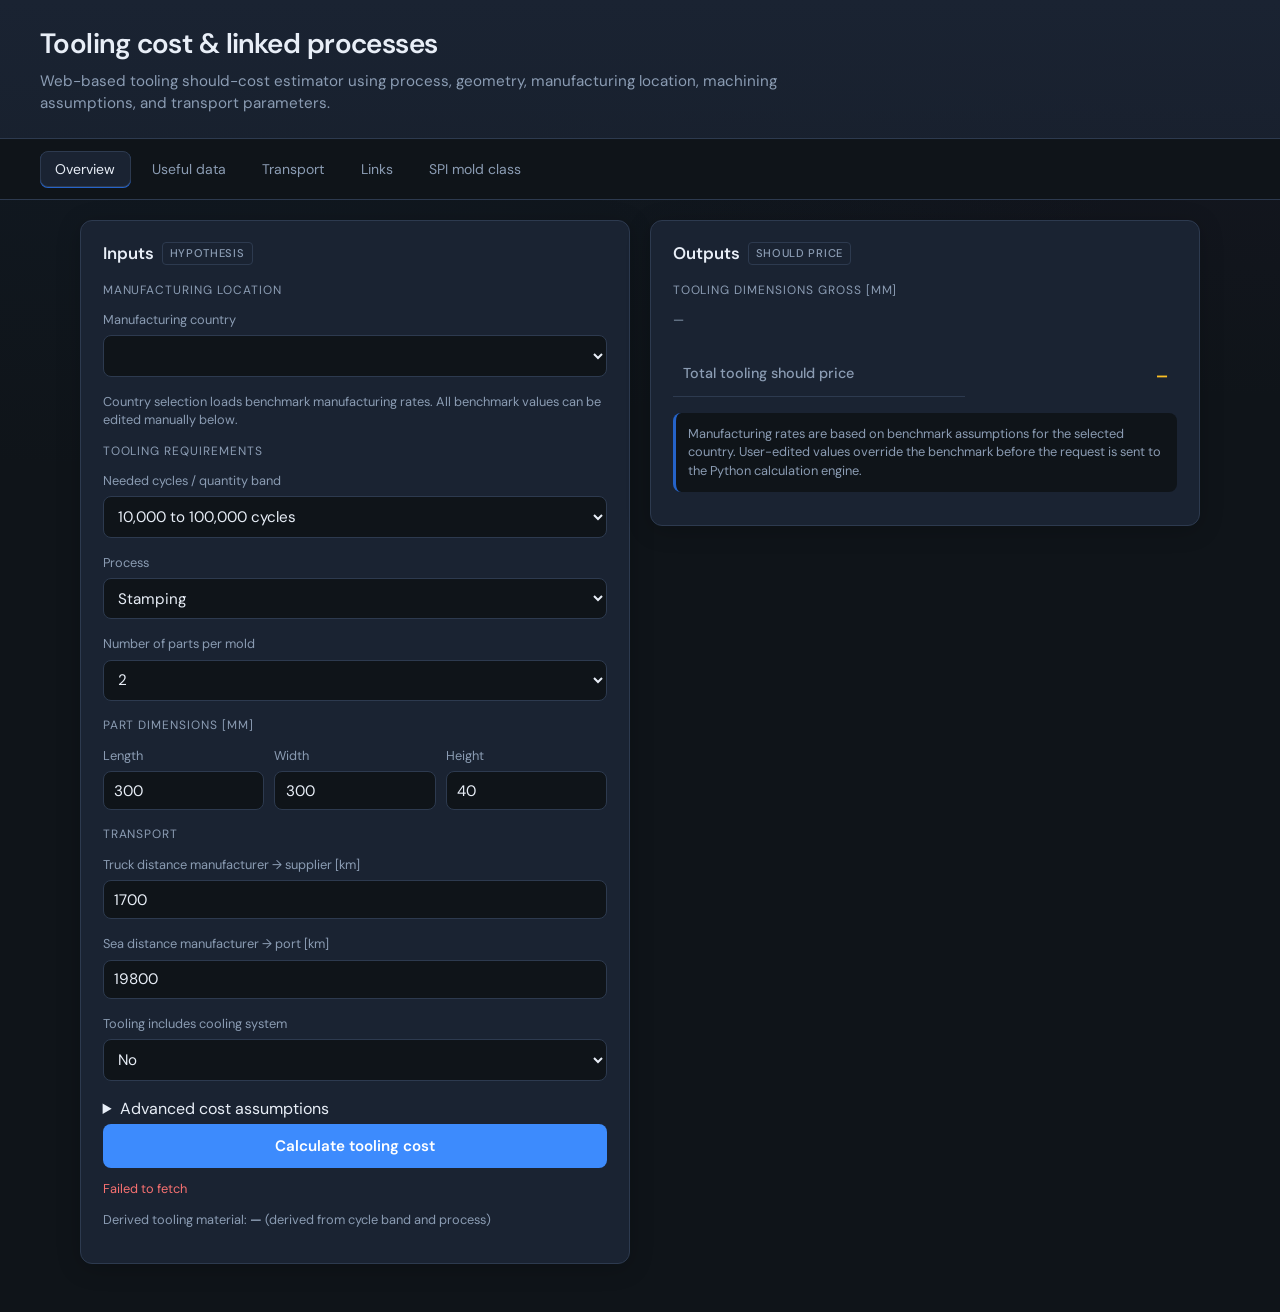
==== frontend/index.html @ cbf340d8 "Add country benchmark controls to frontend" ====
<!DOCTYPE html>
<html lang="en">
  <head>
    <meta charset="utf-8" />
    <meta name="viewport" content="width=device-width, initial-scale=1" />

    <title>Tooling Cost &amp; Linked Processes</title>

    <link rel="preconnect" href="https://fonts.googleapis.com" />
    <link rel="preconnect" href="https://fonts.gstatic.com" crossorigin />

    <link
      href="https://fonts.googleapis.com/css2?family=DM+Sans:ital,opsz,wght@0,9..40,400;0,9..40,500;0,9..40,600;0,9..40,700&family=JetBrains+Mono:wght@400;500&display=swap"
      rel="stylesheet"
    />

    <link rel="stylesheet" href="styles.css" />
  </head>

  <body>
    <header>
      <h1>Tooling cost &amp; linked processes</h1>

      <p>
        Web-based tooling should-cost estimator using process,
        geometry, manufacturing location, machining assumptions,
        and transport parameters.
      </p>
    </header>

    <nav class="tabs" aria-label="Sections">
      <button
        type="button"
        data-tab="calc"
        aria-selected="true"
      >
        Overview
      </button>

      <button
        type="button"
        data-tab="params"
        aria-selected="false"
      >
        Useful data
      </button>

      <button
        type="button"
        data-tab="transport"
        aria-selected="false"
      >
        Transport
      </button>

      <button
        type="button"
        data-tab="links"
        aria-selected="false"
      >
        Links
      </button>

      <button
        type="button"
        data-tab="spi"
        aria-selected="false"
      >
        SPI mold class
      </button>
    </nav>

    <main>
      <!-- ======================================================
           OVERVIEW
           ====================================================== -->

      <section
        id="panel-calc"
        class="panel active"
        aria-labelledby="calc-heading"
      >
        <div class="grid-two">
          <!-- ================= INPUTS ================= -->

          <div class="card">
            <h2 id="calc-heading">
              Inputs
              <span class="tag">Hypothesis</span>
            </h2>

            <!-- Manufacturing location -->

            <p class="subhead">
              Manufacturing location
            </p>

            <div class="field">
              <label for="inp-country">
                Manufacturing country
              </label>

              <select id="inp-country"></select>
            </div>

            <p class="hint">
              Country selection loads benchmark manufacturing
              rates. All benchmark values can be edited manually
              below.
            </p>

            <!-- General tooling inputs -->

            <p class="subhead">
              Tooling requirements
            </p>

            <div class="field">
              <label for="inp-cycles">
                Needed cycles / quantity band
              </label>

              <select id="inp-cycles"></select>
            </div>

            <div class="field">
              <label for="inp-process">
                Process
              </label>

              <select id="inp-process"></select>
            </div>

            <div class="field">
              <label for="inp-pqty">
                Number of parts per mold
              </label>

              <select id="inp-pqty"></select>
            </div>

            <!-- Part dimensions -->

            <p class="subhead">
              Part dimensions [mm]
            </p>

            <div class="dim-row">
              <div class="field">
                <label for="inp-l">
                  Length
                </label>

                <input
                  id="inp-l"
                  type="number"
                  min="1"
                  step="1"
                />
              </div>

              <div class="field">
                <label for="inp-w">
                  Width
                </label>

                <input
                  id="inp-w"
                  type="number"
                  min="1"
                  step="1"
                />
              </div>

              <div class="field">
                <label for="inp-h">
                  Height
                </label>

                <input
                  id="inp-h"
                  type="number"
                  min="1"
                  step="1"
                />
              </div>
            </div>

            <!-- Transport -->

            <p class="subhead">
              Transport
            </p>

            <div class="field">
              <label for="inp-truck">
                Truck distance manufacturer → supplier [km]
              </label>

              <input
                id="inp-truck"
                type="number"
                min="0"
                step="1"
              />
            </div>

            <div class="field">
              <label for="inp-sea">
                Sea distance manufacturer → port [km]
              </label>

              <input
                id="inp-sea"
                type="number"
                min="0"
                step="1"
              />
            </div>

            <!-- Cooling -->

            <div class="field">
              <label for="inp-cooling">
                Tooling includes cooling system
              </label>

              <select id="inp-cooling"></select>
            </div>

            <!-- ==========================================
                 ADVANCED COUNTRY COST ASSUMPTIONS
                 ========================================== -->

            <details class="assumptions-panel">
              <summary>
                Advanced cost assumptions
              </summary>

              <p class="hint">
                Benchmark assumptions are automatically loaded
                for the selected manufacturing country. Change
                any value if you have more accurate supplier or
                internal cost data.
              </p>

              <p class="subhead">
                Engineering &amp; labor
              </p>

              <div class="assumptions-grid">
                <div class="field">
                  <label for="inp-engineering-rate">
                    Engineering rate [€/h]
                  </label>

                  <input
                    id="inp-engineering-rate"
                    type="number"
                    min="0.01"
                    step="1"
                  />
                </div>

                <div class="field">
                  <label for="inp-assembly-rate">
                    Assembly / operator rate [€/h]
                  </label>

                  <input
                    id="inp-assembly-rate"
                    type="number"
                    min="0.01"
                    step="1"
                  />
                </div>
              </div>

              <p class="subhead">
                Machining rates
              </p>

              <div class="assumptions-grid">
                <div class="field">
                  <label for="inp-cnc3-rate">
                    CNC 3-axis [€/h]
                  </label>

                  <input
                    id="inp-cnc3-rate"
                    type="number"
                    min="0.01"
                    step="1"
                  />
                </div>

                <div class="field">
                  <label for="inp-cnc5-rate">
                    CNC 5-axis [€/h]
                  </label>

                  <input
                    id="inp-cnc5-rate"
                    type="number"
                    min="0.01"
                    step="1"
                  />
                </div>

                <div class="field">
                  <label for="inp-edm-rate">
                    EDM [€/h]
                  </label>

                  <input
                    id="inp-edm-rate"
                    type="number"
                    min="0.01"
                    step="1"
                  />
                </div>

                <div class="field">
                  <label for="inp-grinding-rate">
                    Grinding [€/h]
                  </label>

                  <input
                    id="inp-grinding-rate"
                    type="number"
                    min="0.01"
                    step="1"
                  />
                </div>
              </div>

              <p class="subhead">
                Energy &amp; efficiency
              </p>

              <div class="assumptions-grid">
                <div class="field">
                  <label for="inp-electricity">
                    Electricity [€/kWh]
                  </label>

                  <input
                    id="inp-electricity"
                    type="number"
                    min="0.001"
                    step="0.001"
                  />
                </div>

                <div class="field">
                  <label for="inp-machine-efficiency">
                    Machine efficiency [%]
                  </label>

                  <input
                    id="inp-machine-efficiency"
                    type="number"
                    min="1"
                    max="100"
                    step="1"
                  />
                </div>

                <div class="field">
                  <label for="inp-operator-efficiency">
                    Operator efficiency [%]
                  </label>

                  <input
                    id="inp-operator-efficiency"
                    type="number"
                    min="1"
                    max="100"
                    step="1"
                  />
                </div>
              </div>

              <p class="subhead">
                Commercial assumptions
              </p>

              <div class="assumptions-grid">
                <div class="field">
                  <label for="inp-overhead-rate">
                    Overhead [%]
                  </label>

                  <input
                    id="inp-overhead-rate"
                    type="number"
                    min="0"
                    max="100"
                    step="1"
                  />
                </div>

                <div class="field">
                  <label for="inp-margin-rate">
                    Supplier margin [%]
                  </label>

                  <input
                    id="inp-margin-rate"
                    type="number"
                    min="0"
                    max="100"
                    step="1"
                  />
                </div>
              </div>

              <p class="hint">
                Engineering, 5-axis CNC, EDM, grinding,
                electricity, overhead, and margin are currently
                stored as assumptions. Some are not yet directly
                used by the existing Excel-derived calculation
                model.
              </p>

              <button
                id="reset-country-defaults"
                type="button"
                class="secondary-btn"
              >
                Reset to country defaults
              </button>
            </details>

            <!-- Calculate -->

            <button
              id="calculate-btn"
              type="button"
              class="calculate-btn"
            >
              Calculate tooling cost
            </button>

            <p
              id="calc-status"
              class="hint"
              aria-live="polite"
            ></p>

            <p class="hint">
              Derived tooling material:
              <strong id="out-c12">—</strong>

              <span style="color: var(--muted)">
                (derived from cycle band and process)
              </span>
            </p>
          </div>

          <!-- ================= OUTPUTS ================= -->

          <div class="card">
            <h2>
              Outputs
              <span class="tag">Should price</span>
            </h2>

            <p class="subhead">
              Tooling dimensions gross [mm]
            </p>

            <p
              id="out-c13"
              class="hint"
              style="margin-top: 0"
            >
              —
            </p>

            <table
              class="outputs-table"
              id="out-main"
            >
              <tbody></tbody>
            </table>

            <table
              class="outputs-table"
              style="margin-top: 0.5rem"
            >
              <tbody>
                <tr class="total">
                  <th>
                    Total tooling should price
                  </th>

                  <td
                    class="num"
                    id="out-total"
                  >
                    —
                  </td>
                </tr>
              </tbody>
            </table>

            <p class="note">
              Manufacturing rates are based on benchmark
              assumptions for the selected country. User-edited
              values override the benchmark before the request
              is sent to the Python calculation engine.
            </p>
          </div>
        </div>
      </section>

      <!-- ======================================================
           USEFUL DATA
           ====================================================== -->

      <section
        id="panel-params"
        class="panel"
        aria-labelledby="params-heading"
      >
        <div class="card">
          <h2 id="params-heading">
            Useful data
          </h2>

          <p class="hint">
            Material removal rates, densities, block prices,
            and other reference parameters used by the tooling
            calculation engine.
          </p>

          <table class="ref-table">
            <thead>
              <tr>
                <th>Grade</th>
                <th>MRR [cm³/min]</th>
                <th>Density [kg/m³]</th>
                <th>Block €/t</th>
              </tr>
            </thead>

            <tbody>
              <tr>
                <td>Aluminum</td>
                <td>42.672</td>
                <td>2710</td>
                <td>2700</td>
              </tr>

              <tr>
                <td>Steel</td>
                <td>3.7338</td>
                <td>7850</td>
                <td>800</td>
              </tr>

              <tr>
                <td>High strength steel</td>
                <td>1.8669</td>
                <td>7900</td>
                <td>1400</td>
              </tr>
            </tbody>
          </table>

          <p
            class="hint"
            style="margin-top: 1rem"
          >
            Machine and operator rates are now supplied through
            manufacturing-country benchmark profiles and can be
            overridden by the user.
          </p>
        </div>
      </section>

      <!-- ======================================================
           TRANSPORT
           ====================================================== -->

      <section
        id="panel-transport"
        class="panel"
        aria-labelledby="transport-heading"
      >
        <div class="card">
          <h2 id="transport-heading">
            Transport parameters
          </h2>

          <p class="hint">
            Road: full truck cost <strong>1400</strong>,
            distance <strong>250</strong> km,
            load <strong>18,000</strong> kg.
            Sea: container <strong>8000</strong>,
            sea leg <strong>11,000 × 1.8</strong> km,
            load <strong>27,000</strong> kg.
          </p>

          <table class="ref-table">
            <thead>
              <tr>
                <th>Mode</th>
                <th>Derived rate</th>
                <th>Load [kg]</th>
              </tr>
            </thead>

            <tbody>
              <tr>
                <td>Road</td>
                <td>560 € / 100 km</td>
                <td>18,000</td>
              </tr>

              <tr>
                <td>Sea</td>
                <td>≈ 404.04 € / 1000 km</td>
                <td>27,000</td>
              </tr>
            </tbody>
          </table>
        </div>
      </section>

      <!-- ======================================================
           LINKS
           ====================================================== -->

      <section
        id="panel-links"
        class="panel"
        aria-labelledby="links-heading"
      >
        <div class="card">
          <h2 id="links-heading">
            Links
          </h2>

          <ul class="links-list">
            <li>
              <a
                href="https://www.mimatic.de/Portals/0/PDF/Zerspanung/SolidCUT/Schnittdaten_SolidCUT_2_EN.pdf"
                target="_blank"
                rel="noopener noreferrer"
              >
                Schnittdaten SolidCUT (mimatic.de)
              </a>
            </li>

            <li>
              <a
                href="https://web.mit.edu/2.810/www/files/readings/Polgar_TimeEstimation.pdf"
                target="_blank"
                rel="noopener noreferrer"
              >
                Polgar — time estimation (MIT)
              </a>
            </li>

            <li>
              <a
                href="https://www.cncfraises.fr/content/16-fraisage-definir-les-parametres-de-coupe"
                target="_blank"
                rel="noopener noreferrer"
              >
                Fraisage — paramètres de coupe
                (CncFraises)
              </a>
            </li>

            <li>
              <a
                href="https://kingsunmachining.com/fr/blog/how-much-does-cnc-machining-cost-per-hour/"
                target="_blank"
                rel="noopener noreferrer"
              >
                CNC machining cost per hour
                (Kingsun)
              </a>
            </li>
          </ul>
        </div>
      </section>

      <!-- ======================================================
           SPI
           ====================================================== -->

      <section
        id="panel-spi"
        class="panel"
        aria-labelledby="spi-heading"
      >
        <div class="card">
          <h2 id="spi-heading">
            SPI mold class
          </h2>

          <table class="ref-table">
            <thead>
              <tr>
                <th>Class</th>
                <th>Volume</th>
                <th>Cycles</th>
              </tr>
            </thead>

            <tbody>
              <tr>
                <td>101</td>
                <td>High</td>
                <td>Over 1 million</td>
              </tr>

              <tr>
                <td>102</td>
                <td>Medium-to-High</td>
                <td>500,000 to 1 million</td>
              </tr>

              <tr>
                <td>103</td>
                <td>Medium</td>
                <td>Under 500,000</td>
              </tr>

              <tr>
                <td>104</td>
                <td>Low</td>
                <td>Less than 100,000</td>
              </tr>

              <tr>
                <td>105</td>
                <td>Prototype</td>
                <td>Less than 500</td>
              </tr>
            </tbody>
          </table>
        </div>
      </section>
    </main>

    <script src="app.js"></script>
  </body>
</html>
---- frontend/styles.css ----
:root {
  --bg: #0f1419;
  --surface: #1a2332;
  --surface2: #243044;
  --border: #2d3a4f;
  --text: #e8eef7;
  --muted: #8b9cb3;
  --accent: #3d8bfd;
  --accent-dim: #2563c9;
  --ok: #34d399;
  --warn: #fbbf24;
  --font: "DM Sans", "Segoe UI", system-ui, sans-serif;
  --mono: "JetBrains Mono", "SF Mono", ui-monospace, monospace;
}

*,
*::before,
*::after {
  box-sizing: border-box;
}

html {
  font-size: 16px;
  -webkit-font-smoothing: antialiased;
}

body {
  margin: 0;
  min-height: 100vh;
  font-family: var(--font);
  background: radial-gradient(1200px 600px at 10% -10%, #1e3a5f33, transparent),
    radial-gradient(800px 400px at 100% 0%, #3d2a5c22, transparent), var(--bg);
  color: var(--text);
  line-height: 1.45;
}

a {
  color: var(--accent);
  text-decoration: none;
}
a:hover {
  text-decoration: underline;
}

header {
  padding: 1.5rem clamp(1rem, 4vw, 2.5rem);
  border-bottom: 1px solid var(--border);
  background: linear-gradient(180deg, var(--surface) 0%, #1a2332cc 100%);
}

header h1 {
  margin: 0 0 0.35rem;
  font-size: clamp(1.35rem, 3vw, 1.75rem);
  font-weight: 600;
  letter-spacing: -0.02em;
}

header p {
  margin: 0;
  color: var(--muted);
  font-size: 0.95rem;
  max-width: 52rem;
}

nav.tabs {
  display: flex;
  flex-wrap: wrap;
  gap: 0.35rem;
  padding: 0.75rem clamp(1rem, 4vw, 2.5rem);
  border-bottom: 1px solid var(--border);
  background: var(--bg);
  position: sticky;
  top: 0;
  z-index: 10;
}

nav.tabs button {
  font-family: inherit;
  font-size: 0.875rem;
  padding: 0.5rem 0.9rem;
  border-radius: 8px;
  border: 1px solid transparent;
  background: transparent;
  color: var(--muted);
  cursor: pointer;
  transition: background 0.15s, color 0.15s, border-color 0.15s;
}

nav.tabs button:hover {
  color: var(--text);
  background: var(--surface2);
}

nav.tabs button[aria-selected="true"] {
  color: var(--text);
  background: var(--surface);
  border-color: var(--border);
  box-shadow: 0 1px 0 var(--accent-dim);
}

main {
  padding: 1.25rem clamp(1rem, 4vw, 2.5rem) 3rem;
  max-width: 1200px;
  margin: 0 auto;
}

.panel {
  display: none;
}

.panel.active {
  display: block;
  animation: fade 0.2s ease;
}

@keyframes fade {
  from {
    opacity: 0;
  }
  to {
    opacity: 1;
  }
}

.grid-two {
  display: grid;
  gap: 1.25rem;
}

@media (min-width: 900px) {
  .grid-two {
    grid-template-columns: 1fr 1fr;
    align-items: start;
  }
}

.card {
  background: var(--surface);
  border: 1px solid var(--border);
  border-radius: 12px;
  padding: 1.25rem 1.35rem;
  box-shadow: 0 4px 24px #0003;
}

.card h2 {
  margin: 0 0 1rem;
  font-size: 1.05rem;
  font-weight: 600;
  color: var(--text);
  display: flex;
  align-items: center;
  gap: 0.5rem;
}

.card h2 .tag {
  font-size: 0.7rem;
  font-weight: 500;
  text-transform: uppercase;
  letter-spacing: 0.06em;
  color: var(--muted);
  border: 1px solid var(--border);
  padding: 0.15rem 0.45rem;
  border-radius: 4px;
}

.field {
  margin-bottom: 1rem;
}

.field:last-child {
  margin-bottom: 0;
}

.field label {
  display: block;
  font-size: 0.8rem;
  color: var(--muted);
  margin-bottom: 0.35rem;
}

.field input[type="number"],
.field select {
  width: 100%;
  max-width: 100%;
  padding: 0.55rem 0.65rem;
  border-radius: 8px;
  border: 1px solid var(--border);
  background: var(--bg);
  color: var(--text);
  font-family: inherit;
  font-size: 0.95rem;
}

.field input:focus,
.field select:focus {
  outline: none;
  border-color: var(--accent);
  box-shadow: 0 0 0 3px #3d8bfd33;
}

.dim-row {
  display: grid;
  grid-template-columns: repeat(3, 1fr);
  gap: 0.65rem;
}

@media (max-width: 520px) {
  .dim-row {
    grid-template-columns: 1fr;
  }
}

.subhead {
  font-size: 0.75rem;
  text-transform: uppercase;
  letter-spacing: 0.08em;
  color: var(--muted);
  margin: 0 0 0.75rem;
}

.outputs-table {
  width: 100%;
  border-collapse: collapse;
  font-size: 0.9rem;
}

.outputs-table th,
.outputs-table td {
  padding: 0.5rem 0.65rem;
  text-align: left;
  border-bottom: 1px solid var(--border);
}

.outputs-table th {
  color: var(--muted);
  font-weight: 500;
  width: 58%;
}

.outputs-table td.num {
  font-family: var(--mono);
  text-align: right;
  color: var(--ok);
}

.outputs-table tr.total td {
  font-weight: 600;
  color: var(--text);
  border-bottom: none;
  padding-top: 0.85rem;
}

.outputs-table tr.total td.num {
  color: var(--warn);
  font-size: 1.05rem;
}

.hint {
  font-size: 0.8rem;
  color: var(--muted);
  margin-top: 0.75rem;
}

.ref-table {
  width: 100%;
  border-collapse: collapse;
  font-size: 0.85rem;
}

.ref-table th,
.ref-table td {
  padding: 0.45rem 0.5rem;
  border: 1px solid var(--border);
  text-align: left;
}

.ref-table thead th {
  background: var(--surface2);
  color: var(--muted);
  font-weight: 500;
}

.ref-table tbody tr:nth-child(even) {
  background: #1a233280;
}

.links-list {
  list-style: none;
  padding: 0;
  margin: 0;
}

.links-list li {
  padding: 0.65rem 0;
  border-bottom: 1px solid var(--border);
}

.links-list li:last-child {
  border-bottom: none;
}

.links-list a {
  word-break: break-all;
}

.err {
  color: #f87171;
}

.note {
  font-size: 0.8rem;
  color: var(--muted);
  margin-top: 1rem;
  padding: 0.75rem;
  background: var(--bg);
  border-radius: 8px;
  border-left: 3px solid var(--accent-dim);
}

.calculate-btn {
  width: 100%;
  padding: 0.75rem 1rem;
  margin-top: 0.25rem;
  border: none;
  border-radius: 8px;
  background: var(--accent);
  color: white;
  font-family: inherit;
  font-size: 0.95rem;
  font-weight: 600;
  cursor: pointer;
  transition:
    opacity 0.15s,
    transform 0.15s;
}

.calculate-btn:hover {
  opacity: 0.9;
}

.calculate-btn:active {
  transform: translateY(1px);
}

.calculate-btn:disabled {
  opacity: 0.55;
  cursor: wait;
}
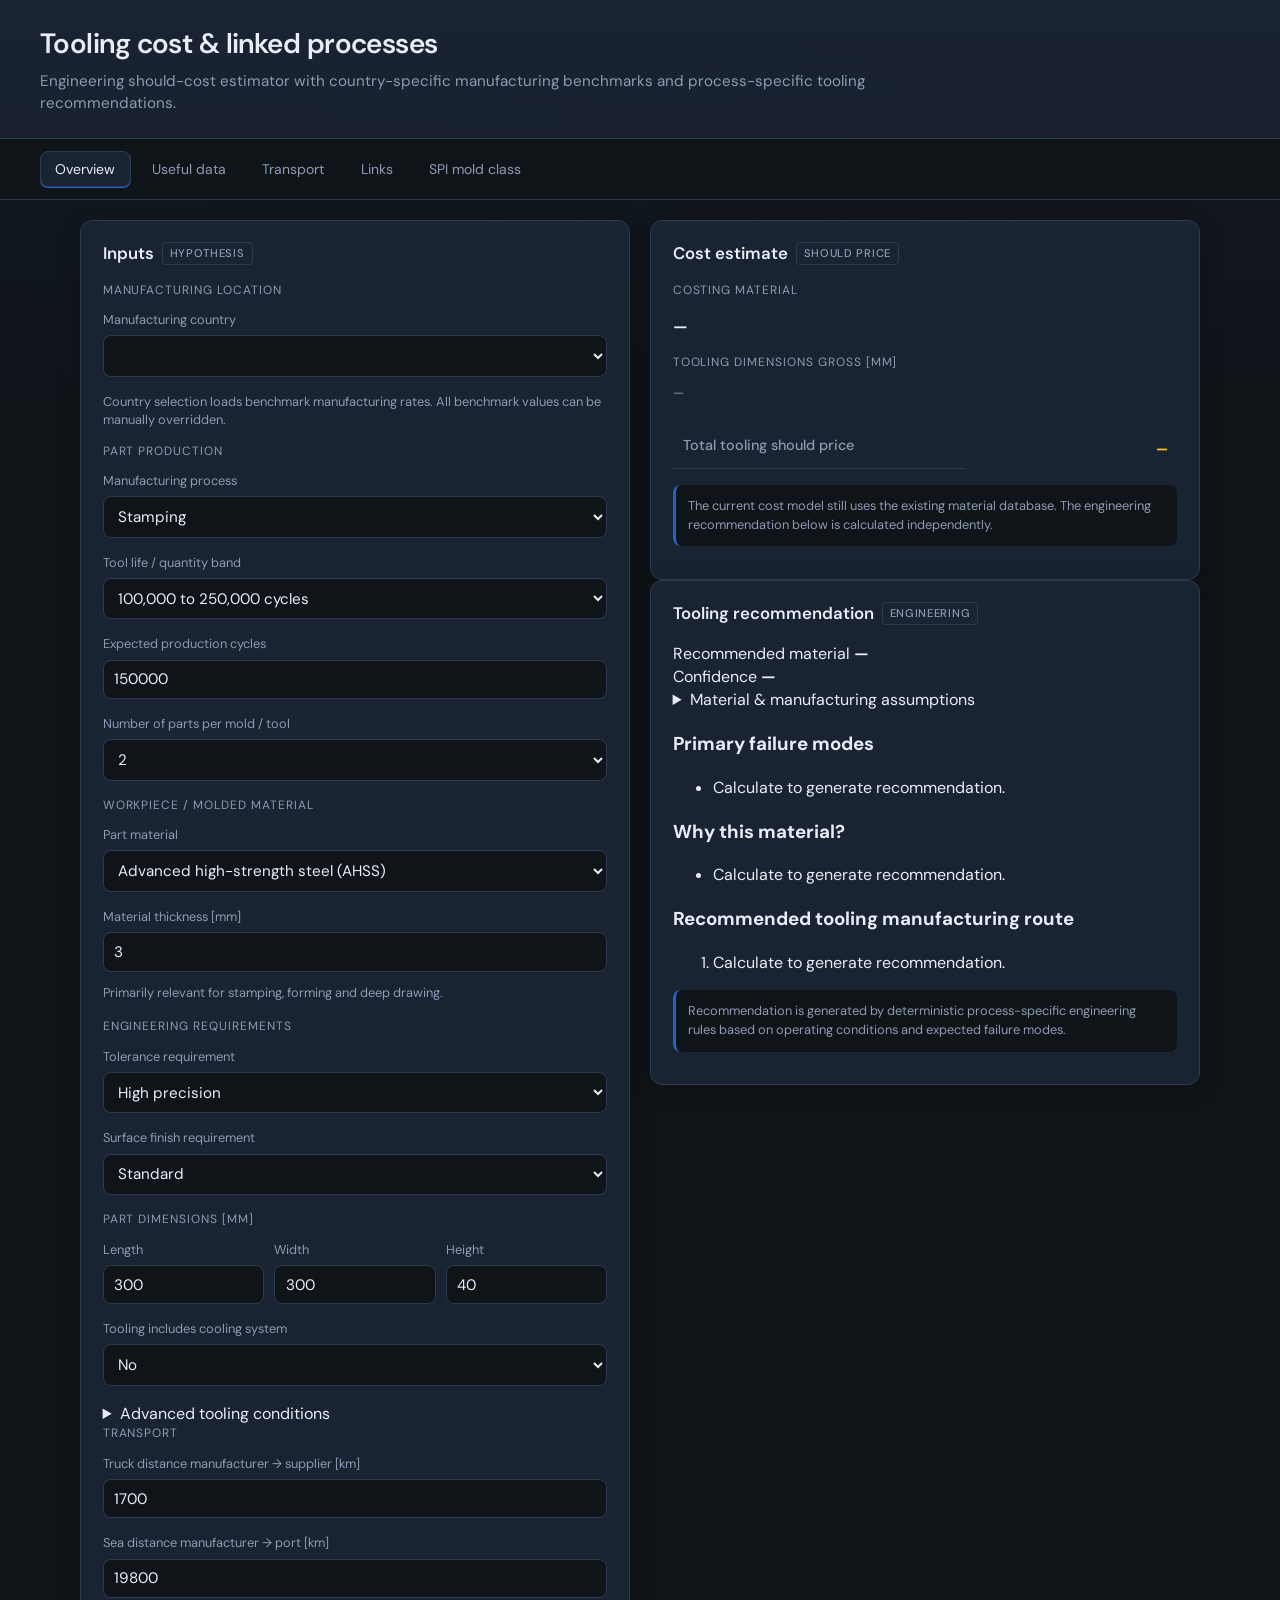
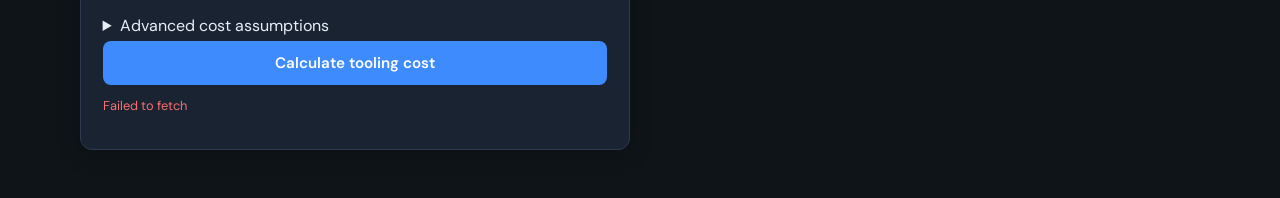
==== commit cfd18b97: "Add tooling material recommendations and editable manufacturing assumptions" ====
--- a/frontend/index.html
+++ b/frontend/index.html
@@ -22,58 +22,37 @@
       <h1>Tooling cost &amp; linked processes</h1>
 
       <p>
-        Web-based tooling should-cost estimator using process,
-        geometry, manufacturing location, machining assumptions,
-        and transport parameters.
+        Engineering should-cost estimator with country-specific manufacturing
+        benchmarks and process-specific tooling recommendations.
       </p>
     </header>
 
     <nav class="tabs" aria-label="Sections">
-      <button
-        type="button"
-        data-tab="calc"
-        aria-selected="true"
-      >
+      <button type="button" data-tab="calc" aria-selected="true">
         Overview
       </button>
 
-      <button
-        type="button"
-        data-tab="params"
-        aria-selected="false"
-      >
+      <button type="button" data-tab="params" aria-selected="false">
         Useful data
       </button>
 
-      <button
-        type="button"
-        data-tab="transport"
-        aria-selected="false"
-      >
+      <button type="button" data-tab="transport" aria-selected="false">
         Transport
       </button>
 
-      <button
-        type="button"
-        data-tab="links"
-        aria-selected="false"
-      >
+      <button type="button" data-tab="links" aria-selected="false">
         Links
       </button>
 
-      <button
-        type="button"
-        data-tab="spi"
-        aria-selected="false"
-      >
+      <button type="button" data-tab="spi" aria-selected="false">
         SPI mold class
       </button>
     </nav>
 
     <main>
-      <!-- ======================================================
+      <!-- =====================================================
            OVERVIEW
-           ====================================================== -->
+           ===================================================== -->
 
       <section
         id="panel-calc"
@@ -81,7 +60,9 @@
         aria-labelledby="calc-heading"
       >
         <div class="grid-two">
-          <!-- ================= INPUTS ================= -->
+          <!-- =================================================
+               INPUTS
+               ================================================= -->
 
           <div class="card">
             <h2 id="calc-heading">
@@ -104,39 +85,128 @@
             </div>
 
             <p class="hint">
-              Country selection loads benchmark manufacturing
-              rates. All benchmark values can be edited manually
-              below.
+              Country selection loads benchmark manufacturing rates.
+              All benchmark values can be manually overridden.
             </p>
 
-            <!-- General tooling inputs -->
+            <!-- Part production process -->
 
             <p class="subhead">
-              Tooling requirements
+              Part production
             </p>
+
+            <div class="field">
+              <label for="inp-process">
+                Manufacturing process
+              </label>
+
+              <select id="inp-process"></select>
+            </div>
 
             <div class="field">
               <label for="inp-cycles">
-                Needed cycles / quantity band
+                Tool life / quantity band
               </label>
 
               <select id="inp-cycles"></select>
             </div>
 
             <div class="field">
-              <label for="inp-process">
-                Process
-              </label>
-
-              <select id="inp-process"></select>
+              <label for="inp-expected-cycles">
+                Expected production cycles
+              </label>
+
+              <input
+                id="inp-expected-cycles"
+                type="number"
+                min="1"
+                step="1000"
+              />
             </div>
 
             <div class="field">
               <label for="inp-pqty">
-                Number of parts per mold
+                Number of parts per mold / tool
               </label>
 
               <select id="inp-pqty"></select>
+            </div>
+
+            <!-- Workpiece material -->
+
+            <p class="subhead">
+              Workpiece / molded material
+            </p>
+
+            <div class="field">
+              <label for="inp-workpiece-material">
+                Part material
+              </label>
+
+              <select id="inp-workpiece-material"></select>
+            </div>
+
+            <div class="field" id="material-thickness-field">
+              <label for="inp-material-thickness">
+                Material thickness [mm]
+              </label>
+
+              <input
+                id="inp-material-thickness"
+                type="number"
+                min="0.01"
+                step="0.1"
+              />
+
+              <p class="hint">
+                Primarily relevant for stamping, forming and deep drawing.
+              </p>
+            </div>
+
+            <!-- Engineering requirements -->
+
+            <p class="subhead">
+              Engineering requirements
+            </p>
+
+            <div class="field">
+              <label for="inp-tolerance">
+                Tolerance requirement
+              </label>
+
+              <select id="inp-tolerance">
+                <option value="standard">
+                  Standard
+                </option>
+
+                <option value="precision">
+                  Precision
+                </option>
+
+                <option value="high_precision">
+                  High precision
+                </option>
+              </select>
+            </div>
+
+            <div class="field">
+              <label for="inp-surface-finish">
+                Surface finish requirement
+              </label>
+
+              <select id="inp-surface-finish">
+                <option value="standard">
+                  Standard
+                </option>
+
+                <option value="high">
+                  High
+                </option>
+
+                <option value="optical">
+                  Optical / very high finish
+                </option>
+              </select>
             </div>
 
             <!-- Part dimensions -->
@@ -186,6 +256,64 @@
               </div>
             </div>
 
+            <!-- Cooling -->
+
+            <div class="field">
+              <label for="inp-cooling">
+                Tooling includes cooling system
+              </label>
+
+              <select id="inp-cooling"></select>
+            </div>
+
+            <!-- Advanced recommendation conditions -->
+
+            <details class="assumptions-panel">
+              <summary>
+                Advanced tooling conditions
+              </summary>
+
+              <p class="hint">
+                The system already detects abrasive and corrosive
+                characteristics from known materials. These fields allow
+                you to manually override that behavior.
+              </p>
+
+              <div class="assumptions-grid">
+                <div class="field">
+                  <label for="inp-abrasive">
+                    Abrasive material / environment
+                  </label>
+
+                  <select id="inp-abrasive">
+                    <option value="false">
+                      No additional abrasive condition
+                    </option>
+
+                    <option value="true">
+                      Yes
+                    </option>
+                  </select>
+                </div>
+
+                <div class="field">
+                  <label for="inp-corrosive">
+                    Corrosive material / environment
+                  </label>
+
+                  <select id="inp-corrosive">
+                    <option value="false">
+                      No additional corrosive condition
+                    </option>
+
+                    <option value="true">
+                      Yes
+                    </option>
+                  </select>
+                </div>
+              </div>
+            </details>
+
             <!-- Transport -->
 
             <p class="subhead">
@@ -218,19 +346,7 @@
               />
             </div>
 
-            <!-- Cooling -->
-
-            <div class="field">
-              <label for="inp-cooling">
-                Tooling includes cooling system
-              </label>
-
-              <select id="inp-cooling"></select>
-            </div>
-
-            <!-- ==========================================
-                 ADVANCED COUNTRY COST ASSUMPTIONS
-                 ========================================== -->
+            <!-- Cost assumptions -->
 
             <details class="assumptions-panel">
               <summary>
@@ -238,10 +354,9 @@
               </summary>
 
               <p class="hint">
-                Benchmark assumptions are automatically loaded
-                for the selected manufacturing country. Change
-                any value if you have more accurate supplier or
-                internal cost data.
+                Benchmark assumptions are automatically loaded for the
+                selected country. Change any value if more accurate supplier
+                information is available.
               </p>
 
               <p class="subhead">
@@ -264,7 +379,7 @@
 
                 <div class="field">
                   <label for="inp-assembly-rate">
-                    Assembly / operator rate [€/h]
+                    Assembly / operator [€/h]
                   </label>
 
                   <input
@@ -414,14 +529,6 @@
                   />
                 </div>
               </div>
-
-              <p class="hint">
-                Engineering, 5-axis CNC, EDM, grinding,
-                electricity, overhead, and margin are currently
-                stored as assumptions. Some are not yet directly
-                used by the existing Excel-derived calculation
-                model.
-              </p>
 
               <button
                 id="reset-country-defaults"
@@ -432,8 +539,6 @@
               </button>
             </details>
 
-            <!-- Calculate -->
-
             <button
               id="calculate-btn"
               type="button"
@@ -447,77 +552,274 @@
               class="hint"
               aria-live="polite"
             ></p>
-
-            <p class="hint">
-              Derived tooling material:
-              <strong id="out-c12">—</strong>
-
-              <span style="color: var(--muted)">
-                (derived from cycle band and process)
-              </span>
-            </p>
           </div>
 
-          <!-- ================= OUTPUTS ================= -->
-
-          <div class="card">
-            <h2>
-              Outputs
-              <span class="tag">Should price</span>
-            </h2>
-
-            <p class="subhead">
-              Tooling dimensions gross [mm]
-            </p>
-
-            <p
-              id="out-c13"
-              class="hint"
-              style="margin-top: 0"
-            >
-              —
-            </p>
-
-            <table
-              class="outputs-table"
-              id="out-main"
-            >
-              <tbody></tbody>
-            </table>
-
-            <table
-              class="outputs-table"
-              style="margin-top: 0.5rem"
-            >
-              <tbody>
-                <tr class="total">
-                  <th>
-                    Total tooling should price
-                  </th>
-
-                  <td
-                    class="num"
-                    id="out-total"
+          <!-- =================================================
+               OUTPUTS
+               ================================================= -->
+
+          <div>
+            <div class="card">
+              <h2>
+                Cost estimate
+                <span class="tag">Should price</span>
+              </h2>
+
+              <p class="subhead">
+                Costing material
+              </p>
+
+              <p class="result-primary">
+                <strong id="out-c12">—</strong>
+              </p>
+
+              <p class="subhead">
+                Tooling dimensions gross [mm]
+              </p>
+
+              <p
+                id="out-c13"
+                class="hint"
+                style="margin-top: 0"
+              >
+                —
+              </p>
+
+              <table
+                class="outputs-table"
+                id="out-main"
+              >
+                <tbody></tbody>
+              </table>
+
+              <table
+                class="outputs-table"
+                style="margin-top: 0.5rem"
+              >
+                <tbody>
+                  <tr class="total">
+                    <th>
+                      Total tooling should price
+                    </th>
+
+                    <td
+                      class="num"
+                      id="out-total"
+                    >
+                      —
+                    </td>
+                  </tr>
+                </tbody>
+              </table>
+
+              <p class="note">
+                The current cost model still uses the existing material
+                database. The engineering recommendation below is calculated
+                independently.
+              </p>
+            </div>
+
+            <!-- Tooling recommendation -->
+
+            <div class="card recommendation-card">
+              <h2>
+                Tooling recommendation
+                <span class="tag">
+                  Engineering
+                </span>
+              </h2>
+
+              <div class="recommendation-header">
+                <div>
+                  <span class="recommendation-label">
+                    Recommended material
+                  </span>
+
+                  <strong
+                    id="rec-material"
+                    class="recommendation-material"
                   >
                     —
-                  </td>
-                </tr>
-              </tbody>
-            </table>
-
-            <p class="note">
-              Manufacturing rates are based on benchmark
-              assumptions for the selected country. User-edited
-              values override the benchmark before the request
-              is sent to the Python calculation engine.
-            </p>
+                  </strong>
+                </div>
+
+                <div>
+                  <span class="recommendation-label">
+                    Confidence
+                  </span>
+
+                  <strong
+                    id="rec-confidence"
+                    class="confidence-badge"
+                  >
+                    —
+                  </strong>
+                </div>
+              </div>
+
+              <details class="assumptions-panel">
+                <summary>Material & manufacturing assumptions</summary>
+
+                <p class="hint">
+                  These values are loaded from the recommended tooling material profile.
+                  You can override them manually before calculation.
+                </p>
+
+                <p class="subhead">Material assumptions</p>
+
+                <div class="assumptions-grid">
+                  <div class="field">
+                    <label for="inp-tool-density">
+                      Density [kg/m³]
+                    </label>
+                    <input id="inp-tool-density" type="number" min="1" step="1" />
+                  </div>
+
+                  <div class="field">
+                    <label for="inp-tool-price">
+                      Material price [€/t]
+                    </label>
+                    <input id="inp-tool-price" type="number" min="0.01" step="1" />
+                  </div>
+
+                  <div class="field">
+                    <label for="inp-tool-mrr">
+                      Removal rate [cm³/min]
+                    </label>
+                    <input id="inp-tool-mrr" type="number" min="0.001" step="0.01" />
+                  </div>
+
+                  <div class="field">
+                    <label for="inp-milling-volume-factor">
+                      Milling volume factor
+                    </label>
+                    <input
+                      id="inp-milling-volume-factor"
+                      type="number"
+                      min="0.000001"
+                      step="0.00001"
+                    />
+                  </div>
+
+                  <div class="field">
+                    <label for="inp-milling-tool-price">
+                      Milling tool price [€]
+                    </label>
+                    <input id="inp-milling-tool-price" type="number" min="0" step="1" />
+                  </div>
+
+                  <div class="field">
+                    <label for="inp-heat-treatment">
+                      Heat treatment [€/kg]
+                    </label>
+                    <input id="inp-heat-treatment" type="number" min="0" step="0.1" />
+                  </div>
+                </div>
+
+                <p class="subhead">Manufacturing route</p>
+
+                <div class="assumptions-grid">
+                  <div class="field">
+                    <label for="inp-route-cnc3">
+                      CNC 3-axis [%]
+                    </label>
+                    <input id="inp-route-cnc3" type="number" min="0" max="100" step="1" />
+                  </div>
+
+                  <div class="field">
+                    <label for="inp-route-cnc5">
+                      CNC 5-axis [%]
+                    </label>
+                    <input id="inp-route-cnc5" type="number" min="0" max="100" step="1" />
+                  </div>
+
+                  <div class="field">
+                    <label for="inp-route-edm">
+                      EDM [%]
+                    </label>
+                    <input id="inp-route-edm" type="number" min="0" max="100" step="1" />
+                  </div>
+
+                  <div class="field">
+                    <label for="inp-route-grinding">
+                      Grinding [%]
+                    </label>
+                    <input id="inp-route-grinding" type="number" min="0" max="100" step="1" />
+                  </div>
+                </div>
+
+                <p class="hint">
+                  Route allocation:
+                  <strong id="route-total">100%</strong>
+                </p>
+
+                <button
+                  id="reset-tooling-defaults"
+                  type="button"
+                  class="secondary-btn"
+                >
+                  Reset to recommended defaults
+                </button>
+              </details>
+
+              <div class="recommendation-section">
+                <h3>
+                  Primary failure modes
+                </h3>
+
+                <ul
+                  id="rec-failure-modes"
+                  class="recommendation-list"
+                >
+                  <li>
+                    Calculate to generate recommendation.
+                  </li>
+                </ul>
+              </div>
+
+              <div class="recommendation-section">
+                <h3>
+                  Why this material?
+                </h3>
+
+                <ul
+                  id="rec-reasons"
+                  class="recommendation-list"
+                >
+                  <li>
+                    Calculate to generate recommendation.
+                  </li>
+                </ul>
+              </div>
+
+              <div class="recommendation-section">
+                <h3>
+                  Recommended tooling manufacturing route
+                </h3>
+
+                <ol
+                  id="rec-operations"
+                  class="recommendation-list recommendation-route"
+                >
+                  <li>
+                    Calculate to generate recommendation.
+                  </li>
+                </ol>
+              </div>
+
+              <p class="note">
+                Recommendation is generated by deterministic
+                process-specific engineering rules based on operating
+                conditions and expected failure modes.
+              </p>
+            </div>
           </div>
         </div>
       </section>
 
-      <!-- ======================================================
+      <!-- =====================================================
            USEFUL DATA
-           ====================================================== -->
+           ===================================================== -->
 
       <section
         id="panel-params"
@@ -530,9 +832,8 @@
           </h2>
 
           <p class="hint">
-            Material removal rates, densities, block prices,
-            and other reference parameters used by the tooling
-            calculation engine.
+            Material removal rates, densities and block-price assumptions
+            currently used by the cost engine.
           </p>
 
           <table class="ref-table">
@@ -573,16 +874,15 @@
             class="hint"
             style="margin-top: 1rem"
           >
-            Machine and operator rates are now supplied through
-            manufacturing-country benchmark profiles and can be
-            overridden by the user.
+            Machine and operator rates are supplied by the selected
+            manufacturing-country profile and can be manually overridden.
           </p>
         </div>
       </section>
 
-      <!-- ======================================================
+      <!-- =====================================================
            TRANSPORT
-           ====================================================== -->
+           ===================================================== -->
 
       <section
         id="panel-transport"
@@ -596,11 +896,11 @@
 
           <p class="hint">
             Road: full truck cost <strong>1400</strong>,
-            distance <strong>250</strong> km,
-            load <strong>18,000</strong> kg.
+            reference distance <strong>250 km</strong>,
+            load <strong>18,000 kg</strong>.
             Sea: container <strong>8000</strong>,
-            sea leg <strong>11,000 × 1.8</strong> km,
-            load <strong>27,000</strong> kg.
+            sea leg <strong>11,000 × 1.8 km</strong>,
+            load <strong>27,000 kg</strong>.
           </p>
 
           <table class="ref-table">
@@ -629,9 +929,9 @@
         </div>
       </section>
 
-      <!-- ======================================================
+      <!-- =====================================================
            LINKS
-           ====================================================== -->
+           ===================================================== -->
 
       <section
         id="panel-links"
@@ -650,7 +950,7 @@
                 target="_blank"
                 rel="noopener noreferrer"
               >
-                Schnittdaten SolidCUT (mimatic.de)
+                Schnittdaten SolidCUT
               </a>
             </li>
 
@@ -660,7 +960,7 @@
                 target="_blank"
                 rel="noopener noreferrer"
               >
-                Polgar — time estimation (MIT)
+                Polgar — time estimation
               </a>
             </li>
 
@@ -671,27 +971,15 @@
                 rel="noopener noreferrer"
               >
                 Fraisage — paramètres de coupe
-                (CncFraises)
-              </a>
-            </li>
-
-            <li>
-              <a
-                href="https://kingsunmachining.com/fr/blog/how-much-does-cnc-machining-cost-per-hour/"
-                target="_blank"
-                rel="noopener noreferrer"
-              >
-                CNC machining cost per hour
-                (Kingsun)
               </a>
             </li>
           </ul>
         </div>
       </section>
 
-      <!-- ======================================================
+      <!-- =====================================================
            SPI
-           ====================================================== -->
+           ===================================================== -->
 
       <section
         id="panel-spi"
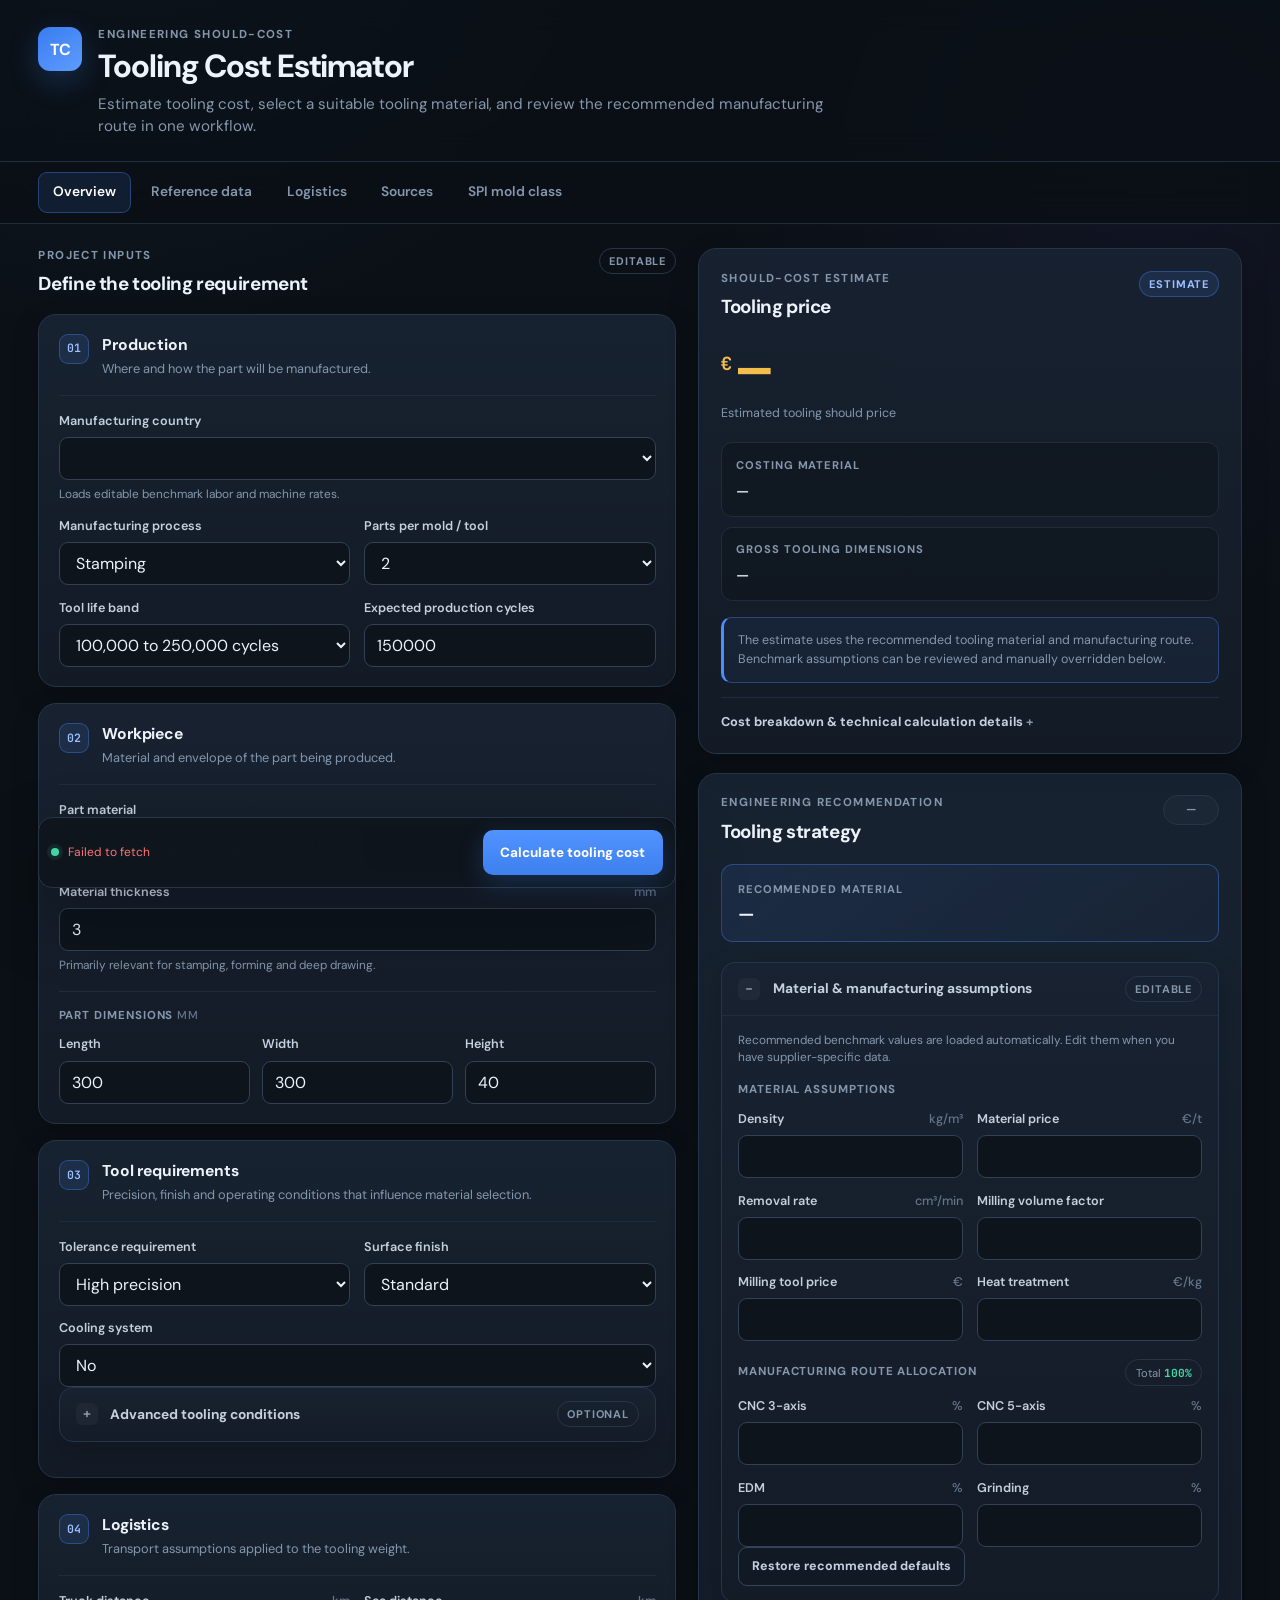
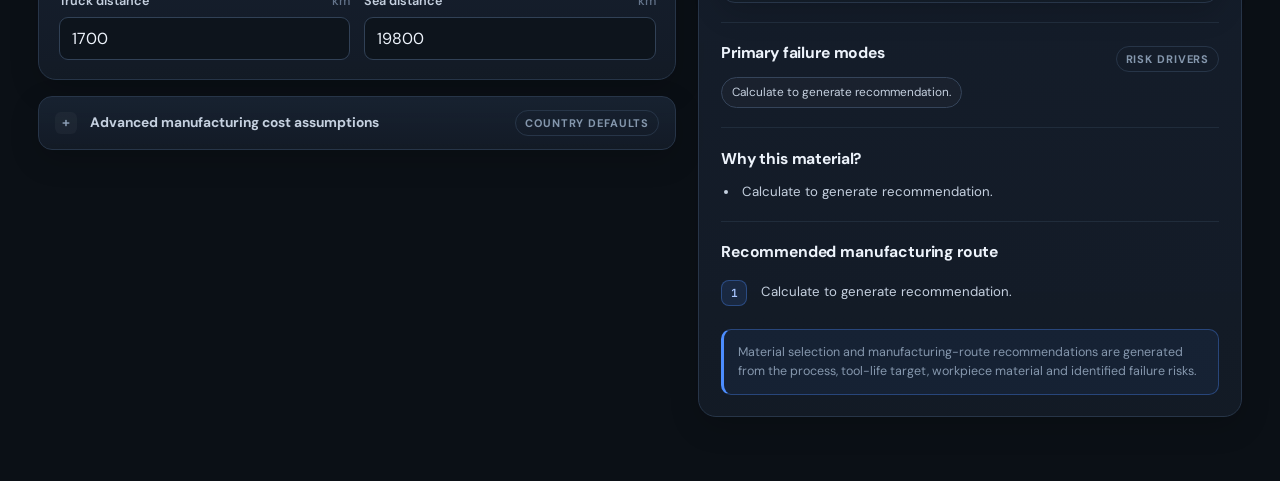
==== commit a83bca6c: "Update frontend UI" ====
--- a/frontend/index.html
+++ b/frontend/index.html
@@ -1,1041 +1,568 @@
-<!DOCTYPE html>
-<html lang="en">
-  <head>
-    <meta charset="utf-8" />
-    <meta name="viewport" content="width=device-width, initial-scale=1" />
-
-    <title>Tooling Cost &amp; Linked Processes</title>
-
-    <link rel="preconnect" href="https://fonts.googleapis.com" />
-    <link rel="preconnect" href="https://fonts.gstatic.com" crossorigin />
-
-    <link
-      href="https://fonts.googleapis.com/css2?family=DM+Sans:ital,opsz,wght@0,9..40,400;0,9..40,500;0,9..40,600;0,9..40,700&family=JetBrains+Mono:wght@400;500&display=swap"
-      rel="stylesheet"
-    />
-
-    <link rel="stylesheet" href="styles.css" />
-  </head>
-
-  <body>
-    <header>
-      <h1>Tooling cost &amp; linked processes</h1>
-
-      <p>
-        Engineering should-cost estimator with country-specific manufacturing
-        benchmarks and process-specific tooling recommendations.
-      </p>
-    </header>
-
-    <nav class="tabs" aria-label="Sections">
-      <button type="button" data-tab="calc" aria-selected="true">
-        Overview
-      </button>
-
-      <button type="button" data-tab="params" aria-selected="false">
-        Useful data
-      </button>
-
-      <button type="button" data-tab="transport" aria-selected="false">
-        Transport
-      </button>
-
-      <button type="button" data-tab="links" aria-selected="false">
-        Links
-      </button>
-
-      <button type="button" data-tab="spi" aria-selected="false">
-        SPI mold class
-      </button>
-    </nav>
-
-    <main>
-      <!-- =====================================================
-           OVERVIEW
-           ===================================================== -->
-
-      <section
-        id="panel-calc"
-        class="panel active"
-        aria-labelledby="calc-heading"
-      >
-        <div class="grid-two">
-          <!-- =================================================
-               INPUTS
-               ================================================= -->
-
-          <div class="card">
-            <h2 id="calc-heading">
-              Inputs
-              <span class="tag">Hypothesis</span>
-            </h2>
-
-            <!-- Manufacturing location -->
-
-            <p class="subhead">
-              Manufacturing location
-            </p>
-
-            <div class="field">
-              <label for="inp-country">
-                Manufacturing country
-              </label>
-
-              <select id="inp-country"></select>
-            </div>
-
-            <p class="hint">
-              Country selection loads benchmark manufacturing rates.
-              All benchmark values can be manually overridden.
-            </p>
-
-            <!-- Part production process -->
-
-            <p class="subhead">
-              Part production
-            </p>
-
-            <div class="field">
-              <label for="inp-process">
-                Manufacturing process
-              </label>
-
-              <select id="inp-process"></select>
-            </div>
-
-            <div class="field">
-              <label for="inp-cycles">
-                Tool life / quantity band
-              </label>
-
-              <select id="inp-cycles"></select>
-            </div>
-
-            <div class="field">
-              <label for="inp-expected-cycles">
-                Expected production cycles
-              </label>
-
-              <input
-                id="inp-expected-cycles"
-                type="number"
-                min="1"
-                step="1000"
-              />
-            </div>
-
-            <div class="field">
-              <label for="inp-pqty">
-                Number of parts per mold / tool
-              </label>
-
-              <select id="inp-pqty"></select>
-            </div>
-
-            <!-- Workpiece material -->
-
-            <p class="subhead">
-              Workpiece / molded material
-            </p>
-
-            <div class="field">
-              <label for="inp-workpiece-material">
-                Part material
-              </label>
-
-              <select id="inp-workpiece-material"></select>
-            </div>
-
-            <div class="field" id="material-thickness-field">
-              <label for="inp-material-thickness">
-                Material thickness [mm]
-              </label>
-
-              <input
-                id="inp-material-thickness"
-                type="number"
-                min="0.01"
-                step="0.1"
-              />
-
-              <p class="hint">
-                Primarily relevant for stamping, forming and deep drawing.
-              </p>
-            </div>
-
-            <!-- Engineering requirements -->
-
-            <p class="subhead">
-              Engineering requirements
-            </p>
-
-            <div class="field">
-              <label for="inp-tolerance">
-                Tolerance requirement
-              </label>
-
-              <select id="inp-tolerance">
-                <option value="standard">
-                  Standard
-                </option>
-
-                <option value="precision">
-                  Precision
-                </option>
-
-                <option value="high_precision">
-                  High precision
-                </option>
-              </select>
-            </div>
-
-            <div class="field">
-              <label for="inp-surface-finish">
-                Surface finish requirement
-              </label>
-
-              <select id="inp-surface-finish">
-                <option value="standard">
-                  Standard
-                </option>
-
-                <option value="high">
-                  High
-                </option>
-
-                <option value="optical">
-                  Optical / very high finish
-                </option>
-              </select>
-            </div>
-
-            <!-- Part dimensions -->
-
-            <p class="subhead">
-              Part dimensions [mm]
-            </p>
-
-            <div class="dim-row">
-              <div class="field">
-                <label for="inp-l">
-                  Length
-                </label>
-
-                <input
-                  id="inp-l"
-                  type="number"
-                  min="1"
-                  step="1"
-                />
-              </div>
-
-              <div class="field">
-                <label for="inp-w">
-                  Width
-                </label>
-
-                <input
-                  id="inp-w"
-                  type="number"
-                  min="1"
-                  step="1"
-                />
-              </div>
-
-              <div class="field">
-                <label for="inp-h">
-                  Height
-                </label>
-
-                <input
-                  id="inp-h"
-                  type="number"
-                  min="1"
-                  step="1"
-                />
-              </div>
-            </div>
-
-            <!-- Cooling -->
-
-            <div class="field">
-              <label for="inp-cooling">
-                Tooling includes cooling system
-              </label>
-
-              <select id="inp-cooling"></select>
-            </div>
-
-            <!-- Advanced recommendation conditions -->
-
-            <details class="assumptions-panel">
-              <summary>
-                Advanced tooling conditions
-              </summary>
-
-              <p class="hint">
-                The system already detects abrasive and corrosive
-                characteristics from known materials. These fields allow
-                you to manually override that behavior.
-              </p>
-
-              <div class="assumptions-grid">
-                <div class="field">
-                  <label for="inp-abrasive">
-                    Abrasive material / environment
-                  </label>
-
-                  <select id="inp-abrasive">
-                    <option value="false">
-                      No additional abrasive condition
-                    </option>
-
-                    <option value="true">
-                      Yes
-                    </option>
-                  </select>
-                </div>
-
-                <div class="field">
-                  <label for="inp-corrosive">
-                    Corrosive material / environment
-                  </label>
-
-                  <select id="inp-corrosive">
-                    <option value="false">
-                      No additional corrosive condition
-                    </option>
-
-                    <option value="true">
-                      Yes
-                    </option>
-                  </select>
-                </div>
-              </div>
-            </details>
-
-            <!-- Transport -->
-
-            <p class="subhead">
-              Transport
-            </p>
-
-            <div class="field">
-              <label for="inp-truck">
-                Truck distance manufacturer → supplier [km]
-              </label>
-
-              <input
-                id="inp-truck"
-                type="number"
-                min="0"
-                step="1"
-              />
-            </div>
-
-            <div class="field">
-              <label for="inp-sea">
-                Sea distance manufacturer → port [km]
-              </label>
-
-              <input
-                id="inp-sea"
-                type="number"
-                min="0"
-                step="1"
-              />
-            </div>
-
-            <!-- Cost assumptions -->
-
-            <details class="assumptions-panel">
-              <summary>
-                Advanced cost assumptions
-              </summary>
-
-              <p class="hint">
-                Benchmark assumptions are automatically loaded for the
-                selected country. Change any value if more accurate supplier
-                information is available.
-              </p>
-
-              <p class="subhead">
-                Engineering &amp; labor
-              </p>
-
-              <div class="assumptions-grid">
-                <div class="field">
-                  <label for="inp-engineering-rate">
-                    Engineering rate [€/h]
-                  </label>
-
-                  <input
-                    id="inp-engineering-rate"
-                    type="number"
-                    min="0.01"
-                    step="1"
-                  />
-                </div>
-
-                <div class="field">
-                  <label for="inp-assembly-rate">
-                    Assembly / operator [€/h]
-                  </label>
-
-                  <input
-                    id="inp-assembly-rate"
-                    type="number"
-                    min="0.01"
-                    step="1"
-                  />
-                </div>
-              </div>
-
-              <p class="subhead">
-                Machining rates
-              </p>
-
-              <div class="assumptions-grid">
-                <div class="field">
-                  <label for="inp-cnc3-rate">
-                    CNC 3-axis [€/h]
-                  </label>
-
-                  <input
-                    id="inp-cnc3-rate"
-                    type="number"
-                    min="0.01"
-                    step="1"
-                  />
-                </div>
-
-                <div class="field">
-                  <label for="inp-cnc5-rate">
-                    CNC 5-axis [€/h]
-                  </label>
-
-                  <input
-                    id="inp-cnc5-rate"
-                    type="number"
-                    min="0.01"
-                    step="1"
-                  />
-                </div>
-
-                <div class="field">
-                  <label for="inp-edm-rate">
-                    EDM [€/h]
-                  </label>
-
-                  <input
-                    id="inp-edm-rate"
-                    type="number"
-                    min="0.01"
-                    step="1"
-                  />
-                </div>
-
-                <div class="field">
-                  <label for="inp-grinding-rate">
-                    Grinding [€/h]
-                  </label>
-
-                  <input
-                    id="inp-grinding-rate"
-                    type="number"
-                    min="0.01"
-                    step="1"
-                  />
-                </div>
-              </div>
-
-              <p class="subhead">
-                Energy &amp; efficiency
-              </p>
-
-              <div class="assumptions-grid">
-                <div class="field">
-                  <label for="inp-electricity">
-                    Electricity [€/kWh]
-                  </label>
-
-                  <input
-                    id="inp-electricity"
-                    type="number"
-                    min="0.001"
-                    step="0.001"
-                  />
-                </div>
-
-                <div class="field">
-                  <label for="inp-machine-efficiency">
-                    Machine efficiency [%]
-                  </label>
-
-                  <input
-                    id="inp-machine-efficiency"
-                    type="number"
-                    min="1"
-                    max="100"
-                    step="1"
-                  />
-                </div>
-
-                <div class="field">
-                  <label for="inp-operator-efficiency">
-                    Operator efficiency [%]
-                  </label>
-
-                  <input
-                    id="inp-operator-efficiency"
-                    type="number"
-                    min="1"
-                    max="100"
-                    step="1"
-                  />
-                </div>
-              </div>
-
-              <p class="subhead">
-                Commercial assumptions
-              </p>
-
-              <div class="assumptions-grid">
-                <div class="field">
-                  <label for="inp-overhead-rate">
-                    Overhead [%]
-                  </label>
-
-                  <input
-                    id="inp-overhead-rate"
-                    type="number"
-                    min="0"
-                    max="100"
-                    step="1"
-                  />
-                </div>
-
-                <div class="field">
-                  <label for="inp-margin-rate">
-                    Supplier margin [%]
-                  </label>
-
-                  <input
-                    id="inp-margin-rate"
-                    type="number"
-                    min="0"
-                    max="100"
-                    step="1"
-                  />
-                </div>
-              </div>
-
-              <button
-                id="reset-country-defaults"
-                type="button"
-                class="secondary-btn"
-              >
-                Reset to country defaults
-              </button>
-            </details>
-
-            <button
-              id="calculate-btn"
-              type="button"
-              class="calculate-btn"
-            >
-              Calculate tooling cost
-            </button>
-
-            <p
-              id="calc-status"
-              class="hint"
-              aria-live="polite"
-            ></p>
-          </div>
-
-          <!-- =================================================
-               OUTPUTS
-               ================================================= -->
-
-          <div>
-            <div class="card">
-              <h2>
-                Cost estimate
-                <span class="tag">Should price</span>
-              </h2>
-
-              <p class="subhead">
-                Costing material
-              </p>
-
-              <p class="result-primary">
-                <strong id="out-c12">—</strong>
-              </p>
-
-              <p class="subhead">
-                Tooling dimensions gross [mm]
-              </p>
-
-              <p
-                id="out-c13"
-                class="hint"
-                style="margin-top: 0"
-              >
-                —
-              </p>
-
-              <table
-                class="outputs-table"
-                id="out-main"
-              >
-                <tbody></tbody>
-              </table>
-
-              <table
-                class="outputs-table"
-                style="margin-top: 0.5rem"
-              >
-                <tbody>
-                  <tr class="total">
-                    <th>
-                      Total tooling should price
-                    </th>
-
-                    <td
-                      class="num"
-                      id="out-total"
-                    >
-                      —
-                    </td>
-                  </tr>
-                </tbody>
-              </table>
-
-              <p class="note">
-                The current cost model still uses the existing material
-                database. The engineering recommendation below is calculated
-                independently.
-              </p>
-            </div>
-
-            <!-- Tooling recommendation -->
-
-            <div class="card recommendation-card">
-              <h2>
-                Tooling recommendation
-                <span class="tag">
-                  Engineering
-                </span>
-              </h2>
-
-              <div class="recommendation-header">
-                <div>
-                  <span class="recommendation-label">
-                    Recommended material
-                  </span>
-
-                  <strong
-                    id="rec-material"
-                    class="recommendation-material"
-                  >
-                    —
-                  </strong>
-                </div>
-
-                <div>
-                  <span class="recommendation-label">
-                    Confidence
-                  </span>
-
-                  <strong
-                    id="rec-confidence"
-                    class="confidence-badge"
-                  >
-                    —
-                  </strong>
-                </div>
-              </div>
-
-              <details class="assumptions-panel">
-                <summary>Material & manufacturing assumptions</summary>
-
-                <p class="hint">
-                  These values are loaded from the recommended tooling material profile.
-                  You can override them manually before calculation.
-                </p>
-
-                <p class="subhead">Material assumptions</p>
-
-                <div class="assumptions-grid">
-                  <div class="field">
-                    <label for="inp-tool-density">
-                      Density [kg/m³]
-                    </label>
-                    <input id="inp-tool-density" type="number" min="1" step="1" />
-                  </div>
-
-                  <div class="field">
-                    <label for="inp-tool-price">
-                      Material price [€/t]
-                    </label>
-                    <input id="inp-tool-price" type="number" min="0.01" step="1" />
-                  </div>
-
-                  <div class="field">
-                    <label for="inp-tool-mrr">
-                      Removal rate [cm³/min]
-                    </label>
-                    <input id="inp-tool-mrr" type="number" min="0.001" step="0.01" />
-                  </div>
-
-                  <div class="field">
-                    <label for="inp-milling-volume-factor">
-                      Milling volume factor
-                    </label>
-                    <input
-                      id="inp-milling-volume-factor"
-                      type="number"
-                      min="0.000001"
-                      step="0.00001"
-                    />
-                  </div>
-
-                  <div class="field">
-                    <label for="inp-milling-tool-price">
-                      Milling tool price [€]
-                    </label>
-                    <input id="inp-milling-tool-price" type="number" min="0" step="1" />
-                  </div>
-
-                  <div class="field">
-                    <label for="inp-heat-treatment">
-                      Heat treatment [€/kg]
-                    </label>
-                    <input id="inp-heat-treatment" type="number" min="0" step="0.1" />
-                  </div>
-                </div>
-
-                <p class="subhead">Manufacturing route</p>
-
-                <div class="assumptions-grid">
-                  <div class="field">
-                    <label for="inp-route-cnc3">
-                      CNC 3-axis [%]
-                    </label>
-                    <input id="inp-route-cnc3" type="number" min="0" max="100" step="1" />
-                  </div>
-
-                  <div class="field">
-                    <label for="inp-route-cnc5">
-                      CNC 5-axis [%]
-                    </label>
-                    <input id="inp-route-cnc5" type="number" min="0" max="100" step="1" />
-                  </div>
-
-                  <div class="field">
-                    <label for="inp-route-edm">
-                      EDM [%]
-                    </label>
-                    <input id="inp-route-edm" type="number" min="0" max="100" step="1" />
-                  </div>
-
-                  <div class="field">
-                    <label for="inp-route-grinding">
-                      Grinding [%]
-                    </label>
-                    <input id="inp-route-grinding" type="number" min="0" max="100" step="1" />
-                  </div>
-                </div>
-
-                <p class="hint">
-                  Route allocation:
-                  <strong id="route-total">100%</strong>
-                </p>
-
-                <button
-                  id="reset-tooling-defaults"
-                  type="button"
-                  class="secondary-btn"
-                >
-                  Reset to recommended defaults
-                </button>
-              </details>
-
-              <div class="recommendation-section">
-                <h3>
-                  Primary failure modes
-                </h3>
-
-                <ul
-                  id="rec-failure-modes"
-                  class="recommendation-list"
-                >
-                  <li>
-                    Calculate to generate recommendation.
-                  </li>
-                </ul>
-              </div>
-
-              <div class="recommendation-section">
-                <h3>
-                  Why this material?
-                </h3>
-
-                <ul
-                  id="rec-reasons"
-                  class="recommendation-list"
-                >
-                  <li>
-                    Calculate to generate recommendation.
-                  </li>
-                </ul>
-              </div>
-
-              <div class="recommendation-section">
-                <h3>
-                  Recommended tooling manufacturing route
-                </h3>
-
-                <ol
-                  id="rec-operations"
-                  class="recommendation-list recommendation-route"
-                >
-                  <li>
-                    Calculate to generate recommendation.
-                  </li>
-                </ol>
-              </div>
-
-              <p class="note">
-                Recommendation is generated by deterministic
-                process-specific engineering rules based on operating
-                conditions and expected failure modes.
-              </p>
-            </div>
-          </div>
-        </div>
-      </section>
-
-      <!-- =====================================================
-           USEFUL DATA
-           ===================================================== -->
-
-      <section
-        id="panel-params"
-        class="panel"
-        aria-labelledby="params-heading"
-      >
-        <div class="card">
-          <h2 id="params-heading">
-            Useful data
-          </h2>
-
-          <p class="hint">
-            Material removal rates, densities and block-price assumptions
-            currently used by the cost engine.
-          </p>
-
-          <table class="ref-table">
-            <thead>
-              <tr>
-                <th>Grade</th>
-                <th>MRR [cm³/min]</th>
-                <th>Density [kg/m³]</th>
-                <th>Block €/t</th>
-              </tr>
-            </thead>
-
-            <tbody>
-              <tr>
-                <td>Aluminum</td>
-                <td>42.672</td>
-                <td>2710</td>
-                <td>2700</td>
-              </tr>
-
-              <tr>
-                <td>Steel</td>
-                <td>3.7338</td>
-                <td>7850</td>
-                <td>800</td>
-              </tr>
-
-              <tr>
-                <td>High strength steel</td>
-                <td>1.8669</td>
-                <td>7900</td>
-                <td>1400</td>
-              </tr>
-            </tbody>
-          </table>
-
-          <p
-            class="hint"
-            style="margin-top: 1rem"
-          >
-            Machine and operator rates are supplied by the selected
-            manufacturing-country profile and can be manually overridden.
-          </p>
-        </div>
-      </section>
-
-      <!-- =====================================================
-           TRANSPORT
-           ===================================================== -->
-
-      <section
-        id="panel-transport"
-        class="panel"
-        aria-labelledby="transport-heading"
-      >
-        <div class="card">
-          <h2 id="transport-heading">
-            Transport parameters
-          </h2>
-
-          <p class="hint">
-            Road: full truck cost <strong>1400</strong>,
-            reference distance <strong>250 km</strong>,
-            load <strong>18,000 kg</strong>.
-            Sea: container <strong>8000</strong>,
-            sea leg <strong>11,000 × 1.8 km</strong>,
-            load <strong>27,000 kg</strong>.
-          </p>
-
-          <table class="ref-table">
-            <thead>
-              <tr>
-                <th>Mode</th>
-                <th>Derived rate</th>
-                <th>Load [kg]</th>
-              </tr>
-            </thead>
-
-            <tbody>
-              <tr>
-                <td>Road</td>
-                <td>560 € / 100 km</td>
-                <td>18,000</td>
-              </tr>
-
-              <tr>
-                <td>Sea</td>
-                <td>≈ 404.04 € / 1000 km</td>
-                <td>27,000</td>
-              </tr>
-            </tbody>
-          </table>
-        </div>
-      </section>
-
-      <!-- =====================================================
-           LINKS
-           ===================================================== -->
-
-      <section
-        id="panel-links"
-        class="panel"
-        aria-labelledby="links-heading"
-      >
-        <div class="card">
-          <h2 id="links-heading">
-            Links
-          </h2>
-
-          <ul class="links-list">
-            <li>
-              <a
-                href="https://www.mimatic.de/Portals/0/PDF/Zerspanung/SolidCUT/Schnittdaten_SolidCUT_2_EN.pdf"
-                target="_blank"
-                rel="noopener noreferrer"
-              >
-                Schnittdaten SolidCUT
-              </a>
-            </li>
-
-            <li>
-              <a
-                href="https://web.mit.edu/2.810/www/files/readings/Polgar_TimeEstimation.pdf"
-                target="_blank"
-                rel="noopener noreferrer"
-              >
-                Polgar — time estimation
-              </a>
-            </li>
-
-            <li>
-              <a
-                href="https://www.cncfraises.fr/content/16-fraisage-definir-les-parametres-de-coupe"
-                target="_blank"
-                rel="noopener noreferrer"
-              >
-                Fraisage — paramètres de coupe
-              </a>
-            </li>
-          </ul>
-        </div>
-      </section>
-
-      <!-- =====================================================
-           SPI
-           ===================================================== -->
-
-      <section
-        id="panel-spi"
-        class="panel"
-        aria-labelledby="spi-heading"
-      >
-        <div class="card">
-          <h2 id="spi-heading">
-            SPI mold class
-          </h2>
-
-          <table class="ref-table">
-            <thead>
-              <tr>
-                <th>Class</th>
-                <th>Volume</th>
-                <th>Cycles</th>
-              </tr>
-            </thead>
-
-            <tbody>
-              <tr>
-                <td>101</td>
-                <td>High</td>
-                <td>Over 1 million</td>
-              </tr>
-
-              <tr>
-                <td>102</td>
-                <td>Medium-to-High</td>
-                <td>500,000 to 1 million</td>
-              </tr>
-
-              <tr>
-                <td>103</td>
-                <td>Medium</td>
-                <td>Under 500,000</td>
-              </tr>
-
-              <tr>
-                <td>104</td>
-                <td>Low</td>
-                <td>Less than 100,000</td>
-              </tr>
-
-              <tr>
-                <td>105</td>
-                <td>Prototype</td>
-                <td>Less than 500</td>
-              </tr>
-            </tbody>
-          </table>
-        </div>
-      </section>
-    </main>
-
-    <script src="app.js"></script>
-  </body>
-</html>+<!DOCTYPE html>
+<html lang="en">
+  <head>
+    <meta charset="utf-8" />
+    <meta name="viewport" content="width=device-width, initial-scale=1" />
+    <meta name="color-scheme" content="dark" />
+    <title>Tooling Cost Estimator</title>
+
+    <link rel="preconnect" href="https://fonts.googleapis.com" />
+    <link rel="preconnect" href="https://fonts.gstatic.com" crossorigin />
+    <link
+      href="https://fonts.googleapis.com/css2?family=DM+Sans:ital,opsz,wght@0,9..40,400;0,9..40,500;0,9..40,600;0,9..40,700&family=JetBrains+Mono:wght@400;500;600&display=swap"
+      rel="stylesheet"
+    />
+    <link rel="stylesheet" href="styles.css" />
+  </head>
+
+  <body>
+    <div class="app-shell">
+      <header class="app-header">
+        <div class="brand-block">
+          <div class="brand-mark" aria-hidden="true">TC</div>
+          <div>
+            <p class="eyebrow">Engineering should-cost</p>
+            <h1>Tooling Cost Estimator</h1>
+            <p class="header-copy">
+              Estimate tooling cost, select a suitable tooling material, and review the
+              recommended manufacturing route in one workflow.
+            </p>
+          </div>
+        </div>
+      </header>
+
+      <nav class="tabs" aria-label="Sections">
+        <div class="tabs-inner">
+          <button type="button" data-tab="calc" aria-selected="true">Overview</button>
+          <button type="button" data-tab="params" aria-selected="false">Reference data</button>
+          <button type="button" data-tab="transport" aria-selected="false">Logistics</button>
+          <button type="button" data-tab="links" aria-selected="false">Sources</button>
+          <button type="button" data-tab="spi" aria-selected="false">SPI mold class</button>
+        </div>
+      </nav>
+
+      <main>
+        <section id="panel-calc" class="panel active" aria-labelledby="calc-heading">
+          <div class="overview-grid">
+            <div class="input-column">
+              <div class="section-intro">
+                <div>
+                  <p class="eyebrow">Project inputs</p>
+                  <h2 id="calc-heading">Define the tooling requirement</h2>
+                </div>
+                <span class="status-chip">Editable</span>
+              </div>
+
+              <section class="input-card">
+                <div class="section-heading">
+                  <span class="step-number">01</span>
+                  <div>
+                    <h3>Production</h3>
+                    <p>Where and how the part will be manufactured.</p>
+                  </div>
+                </div>
+
+                <div class="form-grid two-col">
+                  <div class="field field-span-2">
+                    <label for="inp-country">Manufacturing country</label>
+                    <select id="inp-country"></select>
+                    <p class="field-help">Loads editable benchmark labor and machine rates.</p>
+                  </div>
+
+                  <div class="field">
+                    <label for="inp-process">Manufacturing process</label>
+                    <select id="inp-process"></select>
+                  </div>
+
+                  <div class="field">
+                    <label for="inp-pqty">Parts per mold / tool</label>
+                    <select id="inp-pqty"></select>
+                  </div>
+
+                  <div class="field">
+                    <label for="inp-cycles">Tool life band</label>
+                    <select id="inp-cycles"></select>
+                  </div>
+
+                  <div class="field">
+                    <label for="inp-expected-cycles">Expected production cycles</label>
+                    <input id="inp-expected-cycles" type="number" min="1" step="1000" />
+                  </div>
+                </div>
+              </section>
+
+              <section class="input-card">
+                <div class="section-heading">
+                  <span class="step-number">02</span>
+                  <div>
+                    <h3>Workpiece</h3>
+                    <p>Material and envelope of the part being produced.</p>
+                  </div>
+                </div>
+
+                <div class="form-grid two-col">
+                  <div class="field field-span-2">
+                    <label for="inp-workpiece-material">Part material</label>
+                    <select id="inp-workpiece-material"></select>
+                  </div>
+
+                  <div class="field field-span-2" id="material-thickness-field">
+                    <label for="inp-material-thickness">Material thickness <span class="unit">mm</span></label>
+                    <input id="inp-material-thickness" type="number" min="0.01" step="0.1" />
+                    <p class="field-help">Primarily relevant for stamping, forming and deep drawing.</p>
+                  </div>
+                </div>
+
+                <div class="dimension-block">
+                  <div class="mini-heading">Part dimensions <span class="unit">mm</span></div>
+                  <div class="dim-row">
+                    <div class="field">
+                      <label for="inp-l">Length</label>
+                      <input id="inp-l" type="number" min="1" step="1" />
+                    </div>
+                    <div class="field">
+                      <label for="inp-w">Width</label>
+                      <input id="inp-w" type="number" min="1" step="1" />
+                    </div>
+                    <div class="field">
+                      <label for="inp-h">Height</label>
+                      <input id="inp-h" type="number" min="1" step="1" />
+                    </div>
+                  </div>
+                </div>
+              </section>
+
+              <section class="input-card">
+                <div class="section-heading">
+                  <span class="step-number">03</span>
+                  <div>
+                    <h3>Tool requirements</h3>
+                    <p>Precision, finish and operating conditions that influence material selection.</p>
+                  </div>
+                </div>
+
+                <div class="form-grid two-col">
+                  <div class="field">
+                    <label for="inp-tolerance">Tolerance requirement</label>
+                    <select id="inp-tolerance">
+                      <option value="standard">Standard</option>
+                      <option value="precision">Precision</option>
+                      <option value="high_precision">High precision</option>
+                    </select>
+                  </div>
+
+                  <div class="field">
+                    <label for="inp-surface-finish">Surface finish</label>
+                    <select id="inp-surface-finish">
+                      <option value="standard">Standard</option>
+                      <option value="high">High</option>
+                      <option value="optical">Optical / very high finish</option>
+                    </select>
+                  </div>
+
+                  <div class="field field-span-2">
+                    <label for="inp-cooling">Cooling system</label>
+                    <select id="inp-cooling"></select>
+                  </div>
+                </div>
+
+                <details class="details-card compact-details">
+                  <summary>
+                    <span>Advanced tooling conditions</span>
+                    <span class="summary-meta">Optional</span>
+                  </summary>
+                  <div class="details-body">
+                    <p class="field-help standalone">
+                      Known material characteristics are detected automatically. Use these controls only to add an extra abrasive or corrosive condition.
+                    </p>
+                    <div class="form-grid two-col">
+                      <div class="field">
+                        <label for="inp-abrasive">Abrasive environment</label>
+                        <select id="inp-abrasive">
+                          <option value="false">No additional abrasive condition</option>
+                          <option value="true">Yes</option>
+                        </select>
+                      </div>
+                      <div class="field">
+                        <label for="inp-corrosive">Corrosive environment</label>
+                        <select id="inp-corrosive">
+                          <option value="false">No additional corrosive condition</option>
+                          <option value="true">Yes</option>
+                        </select>
+                      </div>
+                    </div>
+                  </div>
+                </details>
+              </section>
+
+              <section class="input-card">
+                <div class="section-heading">
+                  <span class="step-number">04</span>
+                  <div>
+                    <h3>Logistics</h3>
+                    <p>Transport assumptions applied to the tooling weight.</p>
+                  </div>
+                </div>
+
+                <div class="form-grid two-col">
+                  <div class="field">
+                    <label for="inp-truck">Truck distance <span class="unit">km</span></label>
+                    <input id="inp-truck" type="number" min="0" step="1" />
+                  </div>
+                  <div class="field">
+                    <label for="inp-sea">Sea distance <span class="unit">km</span></label>
+                    <input id="inp-sea" type="number" min="0" step="1" />
+                  </div>
+                </div>
+              </section>
+
+              <details class="details-card cost-assumptions">
+                <summary>
+                  <span>Advanced manufacturing cost assumptions</span>
+                  <span class="summary-meta">Country defaults</span>
+                </summary>
+                <div class="details-body">
+                  <div class="inline-callout">
+                    These benchmark values are loaded from the selected country profile and remain fully editable.
+                  </div>
+
+                  <div class="assumption-section">
+                    <div class="mini-heading">Engineering &amp; labor</div>
+                    <div class="form-grid two-col">
+                      <div class="field">
+                        <label for="inp-engineering-rate">Engineering rate <span class="unit">€/h</span></label>
+                        <input id="inp-engineering-rate" type="number" min="0.01" step="1" />
+                      </div>
+                      <div class="field">
+                        <label for="inp-assembly-rate">Assembly / operator <span class="unit">€/h</span></label>
+                        <input id="inp-assembly-rate" type="number" min="0.01" step="1" />
+                      </div>
+                    </div>
+                  </div>
+
+                  <div class="assumption-section">
+                    <div class="mini-heading">Machining rates</div>
+                    <div class="form-grid two-col">
+                      <div class="field">
+                        <label for="inp-cnc3-rate">CNC 3-axis <span class="unit">€/h</span></label>
+                        <input id="inp-cnc3-rate" type="number" min="0.01" step="1" />
+                      </div>
+                      <div class="field">
+                        <label for="inp-cnc5-rate">CNC 5-axis <span class="unit">€/h</span></label>
+                        <input id="inp-cnc5-rate" type="number" min="0.01" step="1" />
+                      </div>
+                      <div class="field">
+                        <label for="inp-edm-rate">EDM <span class="unit">€/h</span></label>
+                        <input id="inp-edm-rate" type="number" min="0.01" step="1" />
+                      </div>
+                      <div class="field">
+                        <label for="inp-grinding-rate">Grinding <span class="unit">€/h</span></label>
+                        <input id="inp-grinding-rate" type="number" min="0.01" step="1" />
+                      </div>
+                    </div>
+                  </div>
+
+                  <div class="assumption-section">
+                    <div class="mini-heading">Energy &amp; efficiency</div>
+                    <div class="form-grid three-col">
+                      <div class="field">
+                        <label for="inp-electricity">Electricity <span class="unit">€/kWh</span></label>
+                        <input id="inp-electricity" type="number" min="0.001" step="0.001" />
+                      </div>
+                      <div class="field">
+                        <label for="inp-machine-efficiency">Machine efficiency <span class="unit">%</span></label>
+                        <input id="inp-machine-efficiency" type="number" min="1" max="100" step="1" />
+                      </div>
+                      <div class="field">
+                        <label for="inp-operator-efficiency">Operator efficiency <span class="unit">%</span></label>
+                        <input id="inp-operator-efficiency" type="number" min="1" max="100" step="1" />
+                      </div>
+                    </div>
+                  </div>
+
+                  <div class="assumption-section">
+                    <div class="mini-heading">Commercial assumptions</div>
+                    <div class="form-grid two-col">
+                      <div class="field">
+                        <label for="inp-overhead-rate">Overhead <span class="unit">%</span></label>
+                        <input id="inp-overhead-rate" type="number" min="0" max="100" step="1" />
+                      </div>
+                      <div class="field">
+                        <label for="inp-margin-rate">Supplier margin <span class="unit">%</span></label>
+                        <input id="inp-margin-rate" type="number" min="0" max="100" step="1" />
+                      </div>
+                    </div>
+                  </div>
+
+                  <button id="reset-country-defaults" type="button" class="secondary-btn">
+                    Restore country defaults
+                  </button>
+                </div>
+              </details>
+
+              <div class="calculate-bar">
+                <div class="calculate-status-wrap">
+                  <span class="status-dot" aria-hidden="true"></span>
+                  <p id="calc-status" class="calc-status" aria-live="polite"></p>
+                </div>
+                <button id="calculate-btn" type="button" class="calculate-btn">
+                  Calculate tooling cost
+                </button>
+              </div>
+            </div>
+
+            <aside class="results-column">
+              <section class="result-card price-card">
+                <div class="result-card-header">
+                  <div>
+                    <p class="eyebrow">Should-cost estimate</p>
+                    <h2>Tooling price</h2>
+                  </div>
+                  <span class="status-chip accent">Estimate</span>
+                </div>
+
+                <div class="price-hero">
+                  <span class="currency">€</span>
+                  <strong id="out-total">—</strong>
+                </div>
+                <p class="price-caption">Estimated tooling should price</p>
+
+                <div class="result-summary-grid">
+                  <div class="summary-tile wide">
+                    <span>Costing material</span>
+                    <strong id="out-c12">—</strong>
+                  </div>
+                  <div class="summary-tile wide">
+                    <span>Gross tooling dimensions</span>
+                    <strong id="out-c13">—</strong>
+                  </div>
+                </div>
+
+                <div class="model-note">
+                  The estimate uses the recommended tooling material and manufacturing route. Benchmark assumptions can be reviewed and manually overridden below.
+                </div>
+
+                <details class="technical-details">
+                  <summary>Cost breakdown &amp; technical calculation details</summary>
+                  <div class="details-body table-wrap">
+                    <table class="outputs-table" id="out-main">
+                      <tbody></tbody>
+                    </table>
+                  </div>
+                </details>
+              </section>
+
+              <section class="result-card recommendation-card">
+                <div class="result-card-header">
+                  <div>
+                    <p class="eyebrow">Engineering recommendation</p>
+                    <h2>Tooling strategy</h2>
+                  </div>
+                  <strong id="rec-confidence" class="confidence-badge">—</strong>
+                </div>
+
+                <div class="material-hero">
+                  <span>Recommended material</span>
+                  <strong id="rec-material">—</strong>
+                </div>
+
+                <details class="details-card tooling-assumptions" open>
+                  <summary>
+                    <span>Material &amp; manufacturing assumptions</span>
+                    <span class="summary-meta">Editable</span>
+                  </summary>
+                  <div class="details-body">
+                    <p class="field-help standalone">
+                      Recommended benchmark values are loaded automatically. Edit them when you have supplier-specific data.
+                    </p>
+
+                    <div class="mini-heading">Material assumptions</div>
+                    <div class="form-grid two-col">
+                      <div class="field">
+                        <label for="inp-tool-density">Density <span class="unit">kg/m³</span></label>
+                        <input id="inp-tool-density" type="number" min="1" step="1" />
+                      </div>
+                      <div class="field">
+                        <label for="inp-tool-price">Material price <span class="unit">€/t</span></label>
+                        <input id="inp-tool-price" type="number" min="0.01" step="1" />
+                      </div>
+                      <div class="field">
+                        <label for="inp-tool-mrr">Removal rate <span class="unit">cm³/min</span></label>
+                        <input id="inp-tool-mrr" type="number" min="0.001" step="0.01" />
+                      </div>
+                      <div class="field">
+                        <label for="inp-milling-volume-factor">Milling volume factor</label>
+                        <input id="inp-milling-volume-factor" type="number" min="0.000001" step="0.00001" />
+                      </div>
+                      <div class="field">
+                        <label for="inp-milling-tool-price">Milling tool price <span class="unit">€</span></label>
+                        <input id="inp-milling-tool-price" type="number" min="0" step="1" />
+                      </div>
+                      <div class="field">
+                        <label for="inp-heat-treatment">Heat treatment <span class="unit">€/kg</span></label>
+                        <input id="inp-heat-treatment" type="number" min="0" step="0.1" />
+                      </div>
+                    </div>
+
+                    <div class="route-heading-row">
+                      <div class="mini-heading">Manufacturing route allocation</div>
+                      <div class="route-total-pill">Total <strong id="route-total">100%</strong></div>
+                    </div>
+
+                    <div class="form-grid two-col route-grid">
+                      <div class="field">
+                        <label for="inp-route-cnc3">CNC 3-axis <span class="unit">%</span></label>
+                        <input id="inp-route-cnc3" type="number" min="0" max="100" step="1" />
+                      </div>
+                      <div class="field">
+                        <label for="inp-route-cnc5">CNC 5-axis <span class="unit">%</span></label>
+                        <input id="inp-route-cnc5" type="number" min="0" max="100" step="1" />
+                      </div>
+                      <div class="field">
+                        <label for="inp-route-edm">EDM <span class="unit">%</span></label>
+                        <input id="inp-route-edm" type="number" min="0" max="100" step="1" />
+                      </div>
+                      <div class="field">
+                        <label for="inp-route-grinding">Grinding <span class="unit">%</span></label>
+                        <input id="inp-route-grinding" type="number" min="0" max="100" step="1" />
+                      </div>
+                    </div>
+
+                    <button id="reset-tooling-defaults" type="button" class="secondary-btn">
+                      Restore recommended defaults
+                    </button>
+                  </div>
+                </details>
+
+                <div class="recommendation-section">
+                  <div class="section-title-row">
+                    <h3>Primary failure modes</h3>
+                    <span class="mini-badge">Risk drivers</span>
+                  </div>
+                  <ul id="rec-failure-modes" class="recommendation-list chip-list">
+                    <li>Calculate to generate recommendation.</li>
+                  </ul>
+                </div>
+
+                <div class="recommendation-section">
+                  <h3>Why this material?</h3>
+                  <ul id="rec-reasons" class="recommendation-list reason-list">
+                    <li>Calculate to generate recommendation.</li>
+                  </ul>
+                </div>
+
+                <div class="recommendation-section route-section">
+                  <h3>Recommended manufacturing route</h3>
+                  <ol id="rec-operations" class="recommendation-list recommendation-route">
+                    <li>Calculate to generate recommendation.</li>
+                  </ol>
+                </div>
+
+                <div class="model-note small">
+                  Material selection and manufacturing-route recommendations are generated from the process, tool-life target, workpiece material and identified failure risks.
+                </div>
+              </section>
+            </aside>
+          </div>
+        </section>
+
+        <section id="panel-params" class="panel" aria-labelledby="params-heading">
+          <div class="reference-shell">
+            <div class="section-intro reference-intro">
+              <div>
+                <p class="eyebrow">Reference library</p>
+                <h2 id="params-heading">Useful data</h2>
+              </div>
+            </div>
+            <div class="reference-card">
+              <p class="reference-copy">Legacy material removal rates, densities and block-price assumptions retained for comparison with the newer tooling profiles.</p>
+              <div class="table-wrap">
+                <table class="ref-table">
+                  <thead><tr><th>Grade</th><th>MRR [cm³/min]</th><th>Density [kg/m³]</th><th>Block €/t</th></tr></thead>
+                  <tbody>
+                    <tr><td>Aluminum</td><td>42.672</td><td>2710</td><td>2700</td></tr>
+                    <tr><td>Steel</td><td>3.7338</td><td>7850</td><td>800</td></tr>
+                    <tr><td>High strength steel</td><td>1.8669</td><td>7900</td><td>1400</td></tr>
+                  </tbody>
+                </table>
+              </div>
+            </div>
+          </div>
+        </section>
+
+        <section id="panel-transport" class="panel" aria-labelledby="transport-heading">
+          <div class="reference-shell">
+            <div class="section-intro reference-intro">
+              <div>
+                <p class="eyebrow">Logistics assumptions</p>
+                <h2 id="transport-heading">Transport parameters</h2>
+              </div>
+            </div>
+            <div class="reference-card">
+              <div class="reference-stats">
+                <div><span>Road reference</span><strong>1,400 € / 250 km</strong></div>
+                <div><span>Road load</span><strong>18,000 kg</strong></div>
+                <div><span>Sea container</span><strong>8,000 €</strong></div>
+                <div><span>Sea load</span><strong>27,000 kg</strong></div>
+              </div>
+              <div class="table-wrap">
+                <table class="ref-table">
+                  <thead><tr><th>Mode</th><th>Derived rate</th><th>Load [kg]</th></tr></thead>
+                  <tbody>
+                    <tr><td>Road</td><td>560 € / 100 km</td><td>18,000</td></tr>
+                    <tr><td>Sea</td><td>≈ 404.04 € / 1000 km</td><td>27,000</td></tr>
+                  </tbody>
+                </table>
+              </div>
+            </div>
+          </div>
+        </section>
+
+        <section id="panel-links" class="panel" aria-labelledby="links-heading">
+          <div class="reference-shell">
+            <div class="section-intro reference-intro">
+              <div>
+                <p class="eyebrow">Documentation</p>
+                <h2 id="links-heading">Sources &amp; links</h2>
+              </div>
+            </div>
+            <div class="reference-card">
+              <ul class="links-list">
+                <li><a href="https://www.mimatic.de/Portals/0/PDF/Zerspanung/SolidCUT/Schnittdaten_SolidCUT_2_EN.pdf" target="_blank" rel="noopener noreferrer"><span>Schnittdaten SolidCUT</span><small>Machining reference</small></a></li>
+                <li><a href="https://web.mit.edu/2.810/www/files/readings/Polgar_TimeEstimation.pdf" target="_blank" rel="noopener noreferrer"><span>Polgar — time estimation</span><small>Process-time reference</small></a></li>
+                <li><a href="https://www.cncfraises.fr/content/16-fraisage-definir-les-parametres-de-coupe" target="_blank" rel="noopener noreferrer"><span>Fraisage — paramètres de coupe</span><small>Cutting parameters</small></a></li>
+              </ul>
+            </div>
+          </div>
+        </section>
+
+        <section id="panel-spi" class="panel" aria-labelledby="spi-heading">
+          <div class="reference-shell">
+            <div class="section-intro reference-intro">
+              <div>
+                <p class="eyebrow">Mold classification</p>
+                <h2 id="spi-heading">SPI mold class</h2>
+              </div>
+            </div>
+            <div class="reference-card">
+              <div class="table-wrap">
+                <table class="ref-table">
+                  <thead><tr><th>Class</th><th>Volume</th><th>Cycles</th></tr></thead>
+                  <tbody>
+                    <tr><td>101</td><td>High</td><td>Over 1 million</td></tr>
+                    <tr><td>102</td><td>Medium-to-High</td><td>500,000 to 1 million</td></tr>
+                    <tr><td>103</td><td>Medium</td><td>Under 500,000</td></tr>
+                    <tr><td>104</td><td>Low</td><td>Less than 100,000</td></tr>
+                    <tr><td>105</td><td>Prototype</td><td>Less than 500</td></tr>
+                  </tbody>
+                </table>
+              </div>
+            </div>
+          </div>
+        </section>
+      </main>
+    </div>
+
+    <script src="app.js"></script>
+  </body>
+</html>
--- a/frontend/styles.css
+++ b/frontend/styles.css
@@ -1,348 +1,1043 @@
-:root {
-  --bg: #0f1419;
-  --surface: #1a2332;
-  --surface2: #243044;
-  --border: #2d3a4f;
-  --text: #e8eef7;
-  --muted: #8b9cb3;
-  --accent: #3d8bfd;
-  --accent-dim: #2563c9;
-  --ok: #34d399;
-  --warn: #fbbf24;
-  --font: "DM Sans", "Segoe UI", system-ui, sans-serif;
-  --mono: "JetBrains Mono", "SF Mono", ui-monospace, monospace;
-}
-
-*,
-*::before,
-*::after {
-  box-sizing: border-box;
-}
-
-html {
-  font-size: 16px;
-  -webkit-font-smoothing: antialiased;
-}
-
-body {
-  margin: 0;
-  min-height: 100vh;
-  font-family: var(--font);
-  background: radial-gradient(1200px 600px at 10% -10%, #1e3a5f33, transparent),
-    radial-gradient(800px 400px at 100% 0%, #3d2a5c22, transparent), var(--bg);
-  color: var(--text);
-  line-height: 1.45;
-}
-
-a {
-  color: var(--accent);
-  text-decoration: none;
-}
-a:hover {
-  text-decoration: underline;
-}
-
-header {
-  padding: 1.5rem clamp(1rem, 4vw, 2.5rem);
-  border-bottom: 1px solid var(--border);
-  background: linear-gradient(180deg, var(--surface) 0%, #1a2332cc 100%);
-}
-
-header h1 {
-  margin: 0 0 0.35rem;
-  font-size: clamp(1.35rem, 3vw, 1.75rem);
-  font-weight: 600;
-  letter-spacing: -0.02em;
-}
-
-header p {
-  margin: 0;
-  color: var(--muted);
-  font-size: 0.95rem;
-  max-width: 52rem;
-}
-
-nav.tabs {
-  display: flex;
-  flex-wrap: wrap;
-  gap: 0.35rem;
-  padding: 0.75rem clamp(1rem, 4vw, 2.5rem);
-  border-bottom: 1px solid var(--border);
-  background: var(--bg);
-  position: sticky;
-  top: 0;
-  z-index: 10;
-}
-
-nav.tabs button {
-  font-family: inherit;
-  font-size: 0.875rem;
-  padding: 0.5rem 0.9rem;
-  border-radius: 8px;
-  border: 1px solid transparent;
-  background: transparent;
-  color: var(--muted);
-  cursor: pointer;
-  transition: background 0.15s, color 0.15s, border-color 0.15s;
-}
-
-nav.tabs button:hover {
-  color: var(--text);
-  background: var(--surface2);
-}
-
-nav.tabs button[aria-selected="true"] {
-  color: var(--text);
-  background: var(--surface);
-  border-color: var(--border);
-  box-shadow: 0 1px 0 var(--accent-dim);
-}
-
-main {
-  padding: 1.25rem clamp(1rem, 4vw, 2.5rem) 3rem;
-  max-width: 1200px;
-  margin: 0 auto;
-}
-
-.panel {
-  display: none;
-}
-
-.panel.active {
-  display: block;
-  animation: fade 0.2s ease;
-}
-
-@keyframes fade {
-  from {
-    opacity: 0;
-  }
-  to {
-    opacity: 1;
-  }
-}
-
-.grid-two {
-  display: grid;
-  gap: 1.25rem;
-}
-
-@media (min-width: 900px) {
-  .grid-two {
-    grid-template-columns: 1fr 1fr;
-    align-items: start;
-  }
-}
-
-.card {
-  background: var(--surface);
-  border: 1px solid var(--border);
-  border-radius: 12px;
-  padding: 1.25rem 1.35rem;
-  box-shadow: 0 4px 24px #0003;
-}
-
-.card h2 {
-  margin: 0 0 1rem;
-  font-size: 1.05rem;
-  font-weight: 600;
-  color: var(--text);
-  display: flex;
-  align-items: center;
-  gap: 0.5rem;
-}
-
-.card h2 .tag {
-  font-size: 0.7rem;
-  font-weight: 500;
-  text-transform: uppercase;
-  letter-spacing: 0.06em;
-  color: var(--muted);
-  border: 1px solid var(--border);
-  padding: 0.15rem 0.45rem;
-  border-radius: 4px;
-}
-
-.field {
-  margin-bottom: 1rem;
-}
-
-.field:last-child {
-  margin-bottom: 0;
-}
-
-.field label {
-  display: block;
-  font-size: 0.8rem;
-  color: var(--muted);
-  margin-bottom: 0.35rem;
-}
-
-.field input[type="number"],
-.field select {
-  width: 100%;
-  max-width: 100%;
-  padding: 0.55rem 0.65rem;
-  border-radius: 8px;
-  border: 1px solid var(--border);
-  background: var(--bg);
-  color: var(--text);
-  font-family: inherit;
-  font-size: 0.95rem;
-}
-
-.field input:focus,
-.field select:focus {
-  outline: none;
-  border-color: var(--accent);
-  box-shadow: 0 0 0 3px #3d8bfd33;
-}
-
-.dim-row {
-  display: grid;
-  grid-template-columns: repeat(3, 1fr);
-  gap: 0.65rem;
-}
-
-@media (max-width: 520px) {
-  .dim-row {
-    grid-template-columns: 1fr;
-  }
-}
-
-.subhead {
-  font-size: 0.75rem;
-  text-transform: uppercase;
-  letter-spacing: 0.08em;
-  color: var(--muted);
-  margin: 0 0 0.75rem;
-}
-
-.outputs-table {
-  width: 100%;
-  border-collapse: collapse;
-  font-size: 0.9rem;
-}
-
-.outputs-table th,
-.outputs-table td {
-  padding: 0.5rem 0.65rem;
-  text-align: left;
-  border-bottom: 1px solid var(--border);
-}
-
-.outputs-table th {
-  color: var(--muted);
-  font-weight: 500;
-  width: 58%;
-}
-
-.outputs-table td.num {
-  font-family: var(--mono);
-  text-align: right;
-  color: var(--ok);
-}
-
-.outputs-table tr.total td {
-  font-weight: 600;
-  color: var(--text);
-  border-bottom: none;
-  padding-top: 0.85rem;
-}
-
-.outputs-table tr.total td.num {
-  color: var(--warn);
-  font-size: 1.05rem;
-}
-
-.hint {
-  font-size: 0.8rem;
-  color: var(--muted);
-  margin-top: 0.75rem;
-}
-
-.ref-table {
-  width: 100%;
-  border-collapse: collapse;
-  font-size: 0.85rem;
-}
-
-.ref-table th,
-.ref-table td {
-  padding: 0.45rem 0.5rem;
-  border: 1px solid var(--border);
-  text-align: left;
-}
-
-.ref-table thead th {
-  background: var(--surface2);
-  color: var(--muted);
-  font-weight: 500;
-}
-
-.ref-table tbody tr:nth-child(even) {
-  background: #1a233280;
-}
-
-.links-list {
-  list-style: none;
-  padding: 0;
-  margin: 0;
-}
-
-.links-list li {
-  padding: 0.65rem 0;
-  border-bottom: 1px solid var(--border);
-}
-
-.links-list li:last-child {
-  border-bottom: none;
-}
-
-.links-list a {
-  word-break: break-all;
-}
-
-.err {
-  color: #f87171;
-}
-
-.note {
-  font-size: 0.8rem;
-  color: var(--muted);
-  margin-top: 1rem;
-  padding: 0.75rem;
-  background: var(--bg);
-  border-radius: 8px;
-  border-left: 3px solid var(--accent-dim);
-}
-
-.calculate-btn {
-  width: 100%;
-  padding: 0.75rem 1rem;
-  margin-top: 0.25rem;
-  border: none;
-  border-radius: 8px;
-  background: var(--accent);
-  color: white;
-  font-family: inherit;
-  font-size: 0.95rem;
-  font-weight: 600;
-  cursor: pointer;
-  transition:
-    opacity 0.15s,
-    transform 0.15s;
-}
-
-.calculate-btn:hover {
-  opacity: 0.9;
-}
-
-.calculate-btn:active {
-  transform: translateY(1px);
-}
-
-.calculate-btn:disabled {
-  opacity: 0.55;
-  cursor: wait;
-}+:root {
+  --bg: #0b1016;
+  --bg-soft: #0f151d;
+  --surface: #131b26;
+  --surface-raised: #182231;
+  --surface-soft: #101821;
+  --surface-hover: #1d2938;
+  --border: #273548;
+  --border-soft: #202c3b;
+  --text: #edf3fb;
+  --text-soft: #c5d0df;
+  --muted: #8597ad;
+  --muted-2: #64748b;
+  --accent: #4c8dff;
+  --accent-hover: #6ba0ff;
+  --accent-soft: rgba(76, 141, 255, 0.12);
+  --accent-border: rgba(76, 141, 255, 0.35);
+  --ok: #42d6a4;
+  --ok-soft: rgba(66, 214, 164, 0.1);
+  --warn: #f4bd4c;
+  --danger: #ff7474;
+  --shadow-lg: 0 28px 70px rgba(0, 0, 0, 0.28);
+  --shadow-sm: 0 10px 30px rgba(0, 0, 0, 0.16);
+  --radius-lg: 18px;
+  --radius-md: 12px;
+  --radius-sm: 9px;
+  --font: "DM Sans", "Segoe UI", system-ui, sans-serif;
+  --mono: "JetBrains Mono", "SF Mono", ui-monospace, monospace;
+}
+
+*,
+*::before,
+*::after {
+  box-sizing: border-box;
+}
+
+html {
+  font-size: 16px;
+  -webkit-font-smoothing: antialiased;
+  scroll-behavior: smooth;
+}
+
+body {
+  margin: 0;
+  min-height: 100vh;
+  font-family: var(--font);
+  color: var(--text);
+  line-height: 1.45;
+  background:
+    radial-gradient(circle at 10% -10%, rgba(62, 115, 196, 0.16), transparent 34rem),
+    radial-gradient(circle at 90% 8%, rgba(88, 70, 175, 0.09), transparent 28rem),
+    var(--bg);
+}
+
+button,
+input,
+select {
+  font: inherit;
+}
+
+button,
+summary,
+select {
+  -webkit-tap-highlight-color: transparent;
+}
+
+a {
+  color: var(--accent-hover);
+  text-decoration: none;
+}
+
+a:hover {
+  color: #8db5ff;
+}
+
+.app-shell {
+  min-height: 100vh;
+}
+
+.app-header {
+  border-bottom: 1px solid rgba(39, 53, 72, 0.8);
+  background: rgba(11, 16, 22, 0.72);
+  backdrop-filter: blur(16px);
+}
+
+.brand-block {
+  max-width: 1440px;
+  margin: 0 auto;
+  padding: 1.7rem clamp(1rem, 3vw, 2.5rem) 1.5rem;
+  display: flex;
+  align-items: flex-start;
+  gap: 1rem;
+}
+
+.brand-mark {
+  width: 44px;
+  height: 44px;
+  flex: 0 0 44px;
+  border-radius: 12px;
+  display: grid;
+  place-items: center;
+  font-weight: 700;
+  letter-spacing: -0.04em;
+  color: white;
+  background: linear-gradient(145deg, #397cf0, #5e9cff);
+  box-shadow: 0 10px 30px rgba(61, 139, 253, 0.24);
+}
+
+.eyebrow {
+  margin: 0 0 0.35rem;
+  font-size: 0.72rem;
+  font-weight: 700;
+  text-transform: uppercase;
+  letter-spacing: 0.12em;
+  color: var(--muted);
+}
+
+.app-header h1 {
+  margin: 0;
+  font-size: clamp(1.45rem, 3vw, 2rem);
+  line-height: 1.1;
+  letter-spacing: -0.035em;
+}
+
+.header-copy {
+  margin: 0.5rem 0 0;
+  max-width: 760px;
+  color: var(--muted);
+  font-size: 0.95rem;
+}
+
+.tabs {
+  position: sticky;
+  top: 0;
+  z-index: 30;
+  border-bottom: 1px solid var(--border-soft);
+  background: rgba(11, 16, 22, 0.9);
+  backdrop-filter: blur(16px);
+}
+
+.tabs-inner {
+  max-width: 1440px;
+  margin: 0 auto;
+  padding: 0.65rem clamp(1rem, 3vw, 2.5rem);
+  display: flex;
+  gap: 0.35rem;
+  overflow-x: auto;
+  scrollbar-width: none;
+}
+
+.tabs-inner::-webkit-scrollbar {
+  display: none;
+}
+
+.tabs button {
+  flex: 0 0 auto;
+  border: 1px solid transparent;
+  border-radius: 9px;
+  padding: 0.58rem 0.85rem;
+  background: transparent;
+  color: var(--muted);
+  font-weight: 600;
+  font-size: 0.86rem;
+  cursor: pointer;
+  transition: 0.16s ease;
+}
+
+.tabs button:hover {
+  color: var(--text);
+  background: rgba(255,255,255,0.035);
+}
+
+.tabs button[aria-selected="true"] {
+  color: #fff;
+  background: var(--accent-soft);
+  border-color: var(--accent-border);
+}
+
+main {
+  max-width: 1440px;
+  margin: 0 auto;
+  padding: 1.5rem clamp(1rem, 3vw, 2.5rem) 4rem;
+}
+
+.panel {
+  display: none;
+}
+
+.panel.active {
+  display: block;
+  animation: panel-in 0.18s ease;
+}
+
+@keyframes panel-in {
+  from { opacity: 0; transform: translateY(4px); }
+  to { opacity: 1; transform: translateY(0); }
+}
+
+.overview-grid {
+  display: grid;
+  grid-template-columns: minmax(0, 1.08fr) minmax(420px, 0.92fr);
+  gap: 1.4rem;
+  align-items: start;
+}
+
+.input-column,
+.results-column {
+  min-width: 0;
+}
+
+.results-column {
+  display: grid;
+  gap: 1.2rem;
+}
+
+@media (min-width: 1100px) {
+  .price-card {
+    position: sticky;
+    top: 78px;
+    z-index: 4;
+  }
+}
+
+.section-intro,
+.result-card-header {
+  display: flex;
+  align-items: flex-start;
+  justify-content: space-between;
+  gap: 1rem;
+}
+
+.section-intro {
+  margin-bottom: 1rem;
+}
+
+.section-intro h2,
+.result-card h2 {
+  margin: 0;
+  font-size: 1.18rem;
+  letter-spacing: -0.02em;
+}
+
+.status-chip,
+.mini-badge,
+.summary-meta {
+  display: inline-flex;
+  align-items: center;
+  width: max-content;
+  border: 1px solid var(--border);
+  border-radius: 999px;
+  padding: 0.25rem 0.55rem;
+  color: var(--muted);
+  font-size: 0.69rem;
+  font-weight: 700;
+  text-transform: uppercase;
+  letter-spacing: 0.08em;
+  white-space: nowrap;
+}
+
+.status-chip.accent {
+  color: #9ec0ff;
+  border-color: var(--accent-border);
+  background: var(--accent-soft);
+}
+
+.input-card,
+.result-card,
+.reference-card,
+.details-card {
+  border: 1px solid var(--border);
+  background: linear-gradient(180deg, rgba(24,34,49,0.96), rgba(19,27,38,0.98));
+  box-shadow: var(--shadow-sm);
+}
+
+.input-card,
+.result-card,
+.reference-card {
+  border-radius: var(--radius-lg);
+}
+
+.input-card {
+  padding: 1.2rem;
+  margin-bottom: 1rem;
+}
+
+.result-card {
+  padding: 1.35rem;
+}
+
+.section-heading {
+  display: flex;
+  gap: 0.85rem;
+  align-items: flex-start;
+  padding-bottom: 1rem;
+  margin-bottom: 1rem;
+  border-bottom: 1px solid var(--border-soft);
+}
+
+.step-number {
+  width: 30px;
+  height: 30px;
+  flex: 0 0 30px;
+  border-radius: 9px;
+  display: grid;
+  place-items: center;
+  color: #9ec0ff;
+  background: var(--accent-soft);
+  border: 1px solid var(--accent-border);
+  font-family: var(--mono);
+  font-size: 0.72rem;
+  font-weight: 600;
+}
+
+.section-heading h3,
+.recommendation-section h3 {
+  margin: 0;
+  font-size: 0.98rem;
+  letter-spacing: -0.01em;
+}
+
+.section-heading p {
+  margin: 0.22rem 0 0;
+  color: var(--muted);
+  font-size: 0.8rem;
+}
+
+.form-grid {
+  display: grid;
+  gap: 0.85rem;
+}
+
+.form-grid.two-col {
+  grid-template-columns: repeat(2, minmax(0, 1fr));
+}
+
+.form-grid.three-col {
+  grid-template-columns: repeat(3, minmax(0, 1fr));
+}
+
+.field-span-2 {
+  grid-column: span 2;
+}
+
+.field {
+  min-width: 0;
+}
+
+.field label {
+  display: flex;
+  align-items: baseline;
+  justify-content: space-between;
+  gap: 0.4rem;
+  margin-bottom: 0.42rem;
+  color: var(--text-soft);
+  font-size: 0.79rem;
+  font-weight: 600;
+}
+
+.unit {
+  color: var(--muted-2);
+  font-weight: 500;
+}
+
+.field input[type="number"],
+.field select {
+  width: 100%;
+  height: 43px;
+  padding: 0 0.78rem;
+  border: 1px solid #314156;
+  border-radius: var(--radius-sm);
+  background: #0d141c;
+  color: var(--text);
+  outline: none;
+  transition: border-color .15s ease, box-shadow .15s ease, background .15s ease;
+}
+
+.field input[type="number"]:hover,
+.field select:hover {
+  border-color: #41546c;
+}
+
+.field input:focus,
+.field select:focus {
+  border-color: var(--accent);
+  box-shadow: 0 0 0 3px rgba(76,141,255,.14);
+  background: #0f1721;
+}
+
+.field input::placeholder {
+  color: #526279;
+}
+
+.field-help {
+  margin: 0.42rem 0 0;
+  color: var(--muted);
+  font-size: 0.74rem;
+}
+
+.field-help.standalone {
+  margin: 0 0 1rem;
+}
+
+.field-muted {
+  opacity: 0.66;
+}
+
+.dimension-block {
+  margin-top: 1rem;
+  padding-top: 1rem;
+  border-top: 1px solid var(--border-soft);
+}
+
+.mini-heading {
+  margin: 0 0 0.7rem;
+  color: var(--muted);
+  font-size: 0.72rem;
+  font-weight: 700;
+  text-transform: uppercase;
+  letter-spacing: 0.08em;
+}
+
+.dim-row {
+  display: grid;
+  grid-template-columns: repeat(3, minmax(0, 1fr));
+  gap: 0.75rem;
+}
+
+.details-card {
+  border-radius: 14px;
+  overflow: hidden;
+  margin-bottom: 1rem;
+}
+
+.details-card summary,
+.technical-details summary {
+  list-style: none;
+  cursor: pointer;
+  user-select: none;
+}
+
+.details-card summary::-webkit-details-marker,
+.technical-details summary::-webkit-details-marker {
+  display: none;
+}
+
+.details-card > summary {
+  min-height: 52px;
+  padding: 0.82rem 1rem;
+  display: flex;
+  align-items: center;
+  justify-content: space-between;
+  gap: 1rem;
+  color: var(--text-soft);
+  font-size: 0.86rem;
+  font-weight: 700;
+}
+
+.details-card > summary::before {
+  content: "+";
+  width: 22px;
+  height: 22px;
+  flex: 0 0 22px;
+  display: grid;
+  place-items: center;
+  border-radius: 6px;
+  background: rgba(255,255,255,.035);
+  color: var(--muted);
+  margin-right: -0.2rem;
+}
+
+.details-card[open] > summary::before {
+  content: "−";
+}
+
+.details-card > summary > span:first-of-type {
+  flex: 1;
+}
+
+.details-card[open] > summary {
+  border-bottom: 1px solid var(--border-soft);
+}
+
+.details-body {
+  padding: 1rem;
+}
+
+.inline-callout,
+.model-note {
+  border: 1px solid var(--accent-border);
+  border-left: 3px solid var(--accent);
+  border-radius: 10px;
+  background: rgba(76,141,255,.065);
+  color: var(--muted);
+  font-size: 0.78rem;
+  line-height: 1.55;
+}
+
+.inline-callout {
+  padding: 0.75rem 0.85rem;
+  margin-bottom: 1rem;
+}
+
+.assumption-section + .assumption-section {
+  margin-top: 1rem;
+  padding-top: 1rem;
+  border-top: 1px solid var(--border-soft);
+}
+
+.secondary-btn {
+  border: 1px solid #34465d;
+  border-radius: 9px;
+  padding: 0.58rem 0.8rem;
+  background: #111a24;
+  color: var(--text-soft);
+  font-weight: 700;
+  font-size: 0.78rem;
+  cursor: pointer;
+  transition: 0.15s ease;
+}
+
+.secondary-btn:hover {
+  border-color: #4c6280;
+  color: var(--text);
+  background: #162130;
+}
+
+.calculate-bar {
+  position: sticky;
+  bottom: 0.75rem;
+  z-index: 20;
+  display: grid;
+  grid-template-columns: 1fr auto;
+  gap: 0.9rem;
+  align-items: center;
+  padding: 0.75rem;
+  margin-top: 1.1rem;
+  border: 1px solid var(--border);
+  border-radius: 14px;
+  background: rgba(15, 21, 29, 0.93);
+  backdrop-filter: blur(16px);
+  box-shadow: var(--shadow-lg);
+}
+
+.calculate-status-wrap {
+  min-width: 0;
+  display: flex;
+  align-items: center;
+  gap: 0.55rem;
+}
+
+.status-dot {
+  width: 8px;
+  height: 8px;
+  flex: 0 0 8px;
+  border-radius: 50%;
+  background: var(--ok);
+  box-shadow: 0 0 0 4px var(--ok-soft);
+}
+
+.calc-status {
+  margin: 0;
+  color: var(--muted);
+  font-size: 0.75rem;
+  white-space: nowrap;
+  overflow: hidden;
+  text-overflow: ellipsis;
+}
+
+.calc-status.err {
+  color: var(--danger);
+}
+
+.calculate-btn {
+  min-height: 45px;
+  border: 0;
+  border-radius: 10px;
+  padding: 0 1.1rem;
+  color: white;
+  background: linear-gradient(180deg, #5193ff, #3d80ee);
+  font-size: 0.84rem;
+  font-weight: 800;
+  cursor: pointer;
+  box-shadow: 0 8px 24px rgba(61,128,238,.24);
+  transition: transform .15s ease, filter .15s ease, opacity .15s ease;
+}
+
+.calculate-btn:hover {
+  filter: brightness(1.08);
+  transform: translateY(-1px);
+}
+
+.calculate-btn:active {
+  transform: translateY(0);
+}
+
+.calculate-btn:disabled {
+  opacity: .55;
+  cursor: wait;
+  transform: none;
+}
+
+.price-card {
+  overflow: hidden;
+}
+
+.price-hero {
+  display: flex;
+  align-items: flex-start;
+  gap: 0.35rem;
+  margin: 1.4rem 0 0;
+}
+
+.price-hero .currency {
+  margin-top: 0.5rem;
+  color: var(--warn);
+  font-family: var(--mono);
+  font-size: 1.15rem;
+  font-weight: 600;
+}
+
+.price-hero strong {
+  color: var(--warn);
+  font-family: var(--mono);
+  font-size: clamp(2.2rem, 6vw, 3.4rem);
+  line-height: 1;
+  letter-spacing: -0.06em;
+}
+
+.price-caption {
+  margin: 0.45rem 0 1.25rem;
+  color: var(--muted);
+  font-size: 0.78rem;
+}
+
+.result-summary-grid {
+  display: grid;
+  grid-template-columns: 1fr;
+  gap: 0.65rem;
+  margin-bottom: 1rem;
+}
+
+.summary-tile {
+  padding: 0.85rem 0.9rem;
+  border: 1px solid var(--border-soft);
+  border-radius: 11px;
+  background: rgba(8,13,18,.32);
+}
+
+.summary-tile span,
+.material-hero span {
+  display: block;
+  margin-bottom: 0.35rem;
+  color: var(--muted);
+  font-size: 0.7rem;
+  font-weight: 700;
+  text-transform: uppercase;
+  letter-spacing: 0.08em;
+}
+
+.summary-tile strong {
+  color: var(--text-soft);
+  font-size: 0.9rem;
+  font-weight: 700;
+}
+
+.model-note {
+  padding: 0.78rem 0.85rem;
+  margin-top: 0.85rem;
+}
+
+.model-note.small {
+  margin-top: 1.1rem;
+}
+
+.technical-details {
+  margin-top: 0.9rem;
+  border-top: 1px solid var(--border-soft);
+}
+
+.technical-details > summary {
+  padding: 0.9rem 0 0;
+  color: var(--text-soft);
+  font-size: 0.8rem;
+  font-weight: 700;
+}
+
+.technical-details > summary::after {
+  content: " +";
+  color: var(--muted);
+}
+
+.technical-details[open] > summary::after {
+  content: " −";
+}
+
+.technical-details .details-body {
+  padding: 0.85rem 0 0;
+}
+
+.outputs-table,
+.ref-table {
+  width: 100%;
+  border-collapse: collapse;
+}
+
+.outputs-table {
+  font-size: 0.79rem;
+}
+
+.outputs-table th,
+.outputs-table td {
+  padding: 0.62rem 0.15rem;
+  border-bottom: 1px solid var(--border-soft);
+}
+
+.outputs-table th {
+  text-align: left;
+  color: var(--muted);
+  font-weight: 500;
+}
+
+.outputs-table td.num {
+  text-align: right;
+  color: var(--ok);
+  font-family: var(--mono);
+}
+
+.material-hero {
+  margin: 1.2rem 0;
+  padding: 1rem;
+  border: 1px solid var(--accent-border);
+  border-radius: 12px;
+  background: linear-gradient(135deg, rgba(76,141,255,.10), rgba(76,141,255,.03));
+}
+
+.material-hero strong {
+  display: block;
+  color: var(--text);
+  font-size: 1.12rem;
+  line-height: 1.25;
+}
+
+.confidence-badge {
+  display: inline-flex;
+  align-items: center;
+  justify-content: center;
+  min-width: 56px;
+  border-radius: 999px;
+  padding: 0.34rem 0.6rem;
+  border: 1px solid var(--border);
+  color: var(--muted);
+  background: rgba(255,255,255,.025);
+  font-size: 0.71rem;
+  text-transform: uppercase;
+  letter-spacing: 0.07em;
+}
+
+.confidence-badge[data-level="high"] {
+  color: var(--ok);
+  border-color: rgba(66,214,164,.28);
+  background: rgba(66,214,164,.07);
+}
+
+.confidence-badge[data-level="medium"] {
+  color: var(--warn);
+  border-color: rgba(244,189,76,.28);
+  background: rgba(244,189,76,.07);
+}
+
+.route-heading-row,
+.section-title-row {
+  display: flex;
+  align-items: center;
+  justify-content: space-between;
+  gap: 1rem;
+}
+
+.route-heading-row {
+  margin: 1.1rem 0 0.7rem;
+}
+
+.route-heading-row .mini-heading {
+  margin: 0;
+}
+
+.route-total-pill {
+  border: 1px solid var(--border);
+  border-radius: 999px;
+  padding: 0.28rem 0.58rem;
+  color: var(--muted);
+  font-size: 0.7rem;
+}
+
+.route-total-pill strong {
+  color: var(--ok);
+  font-family: var(--mono);
+}
+
+#route-total.err {
+  color: var(--danger);
+}
+
+.recommendation-section {
+  padding-top: 1.2rem;
+  margin-top: 1.2rem;
+  border-top: 1px solid var(--border-soft);
+}
+
+.recommendation-section h3 {
+  margin-bottom: 0.75rem;
+}
+
+.recommendation-list {
+  margin: 0;
+  color: var(--text-soft);
+  font-size: 0.83rem;
+}
+
+.reason-list,
+.recommendation-route {
+  padding-left: 1.15rem;
+}
+
+.reason-list li,
+.recommendation-route li {
+  margin: 0.42rem 0;
+  padding-left: 0.15rem;
+}
+
+.chip-list {
+  list-style: none;
+  padding: 0;
+  display: flex;
+  flex-wrap: wrap;
+  gap: 0.45rem;
+}
+
+.chip-list li {
+  padding: 0.38rem 0.62rem;
+  border: 1px solid #35445a;
+  border-radius: 999px;
+  background: rgba(255,255,255,.025);
+  color: var(--text-soft);
+  font-size: 0.74rem;
+}
+
+.recommendation-route {
+  list-style: none;
+  counter-reset: route;
+  padding: 0;
+}
+
+.recommendation-route li {
+  counter-increment: route;
+  position: relative;
+  min-height: 36px;
+  margin: 0;
+  padding: 0.4rem 0 0.4rem 2.5rem;
+}
+
+.recommendation-route li::before {
+  content: counter(route);
+  position: absolute;
+  left: 0;
+  top: 0.28rem;
+  width: 26px;
+  height: 26px;
+  display: grid;
+  place-items: center;
+  border: 1px solid var(--accent-border);
+  border-radius: 8px;
+  color: #a9c6ff;
+  background: var(--accent-soft);
+  font-family: var(--mono);
+  font-size: 0.7rem;
+  font-weight: 600;
+}
+
+.recommendation-route li:not(:last-child)::after {
+  content: "";
+  position: absolute;
+  left: 12px;
+  top: 29px;
+  width: 1px;
+  height: 12px;
+  background: var(--border);
+}
+
+.reference-shell {
+  max-width: 1000px;
+  margin: 0 auto;
+}
+
+.reference-intro {
+  margin-bottom: 1rem;
+}
+
+.reference-card {
+  padding: 1.3rem;
+}
+
+.reference-copy {
+  margin: 0 0 1rem;
+  color: var(--muted);
+  font-size: 0.86rem;
+}
+
+.reference-stats {
+  display: grid;
+  grid-template-columns: repeat(4, minmax(0,1fr));
+  gap: 0.7rem;
+  margin-bottom: 1rem;
+}
+
+.reference-stats div {
+  padding: 0.85rem;
+  border: 1px solid var(--border-soft);
+  border-radius: 11px;
+  background: rgba(8,13,18,.3);
+}
+
+.reference-stats span {
+  display: block;
+  color: var(--muted);
+  font-size: 0.7rem;
+  margin-bottom: 0.3rem;
+}
+
+.reference-stats strong {
+  color: var(--text-soft);
+  font-size: 0.86rem;
+}
+
+.table-wrap {
+  overflow-x: auto;
+}
+
+.ref-table {
+  min-width: 620px;
+  font-size: 0.82rem;
+}
+
+.ref-table th,
+.ref-table td {
+  padding: 0.72rem 0.75rem;
+  border-bottom: 1px solid var(--border-soft);
+  text-align: left;
+}
+
+.ref-table th {
+  color: var(--muted);
+  font-size: 0.71rem;
+  text-transform: uppercase;
+  letter-spacing: .06em;
+}
+
+.links-list {
+  list-style: none;
+  padding: 0;
+  margin: 0;
+}
+
+.links-list li + li {
+  border-top: 1px solid var(--border-soft);
+}
+
+.links-list a {
+  display: flex;
+  align-items: center;
+  justify-content: space-between;
+  gap: 1rem;
+  padding: 0.9rem 0;
+}
+
+.links-list a span {
+  color: var(--text-soft);
+  font-weight: 700;
+}
+
+.links-list a small {
+  color: var(--muted);
+}
+
+.err {
+  color: var(--danger) !important;
+}
+
+@media (max-width: 1099px) {
+  .overview-grid {
+    grid-template-columns: 1fr;
+  }
+
+  .results-column {
+    grid-row: auto;
+  }
+}
+
+@media (max-width: 720px) {
+  .brand-mark {
+    display: none;
+  }
+
+  .brand-block {
+    padding-top: 1.25rem;
+  }
+
+  main {
+    padding-top: 1rem;
+  }
+
+  .form-grid.two-col,
+  .form-grid.three-col,
+  .dim-row,
+  .reference-stats {
+    grid-template-columns: 1fr;
+  }
+
+  .field-span-2 {
+    grid-column: auto;
+  }
+
+  .calculate-bar {
+    position: static;
+    grid-template-columns: 1fr;
+  }
+
+  .calculate-btn {
+    width: 100%;
+  }
+
+  .calc-status {
+    white-space: normal;
+  }
+
+  .result-card,
+  .input-card {
+    padding: 1rem;
+  }
+
+  .reference-card {
+    padding: 1rem;
+  }
+}
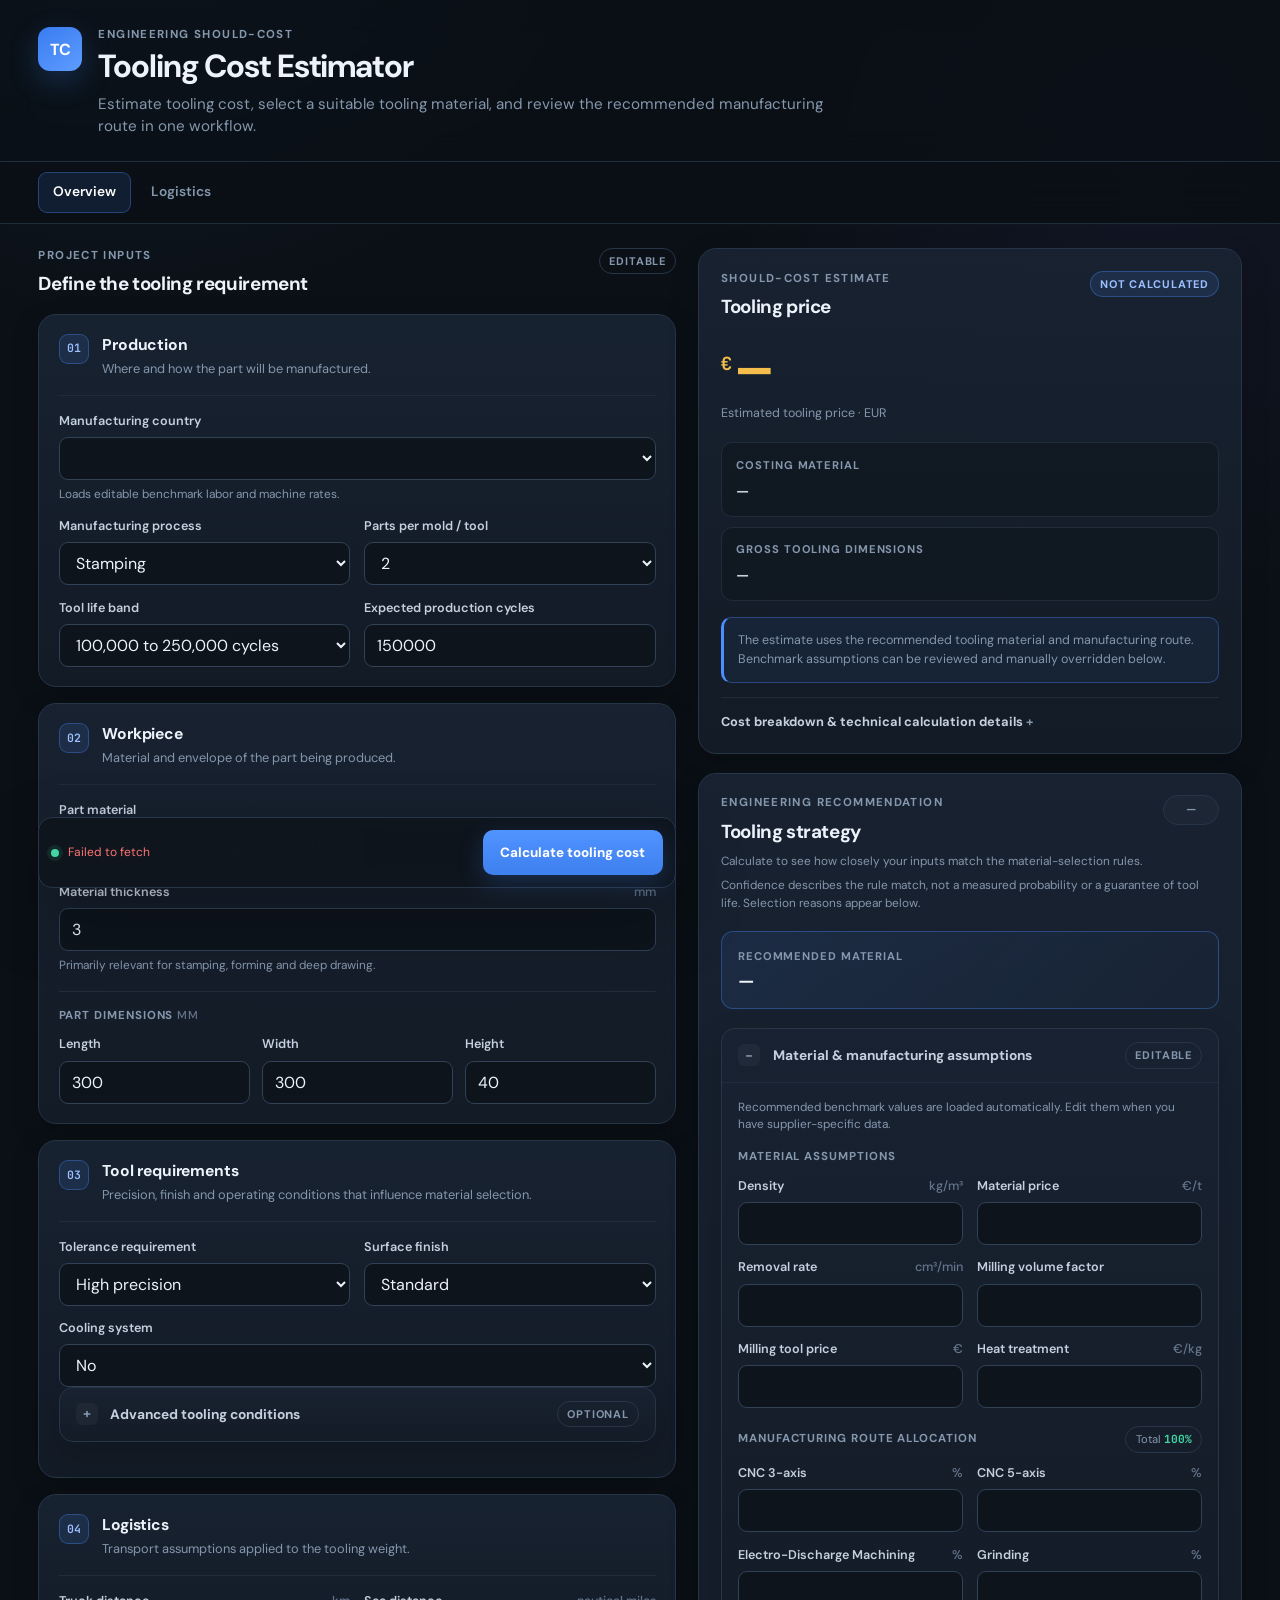
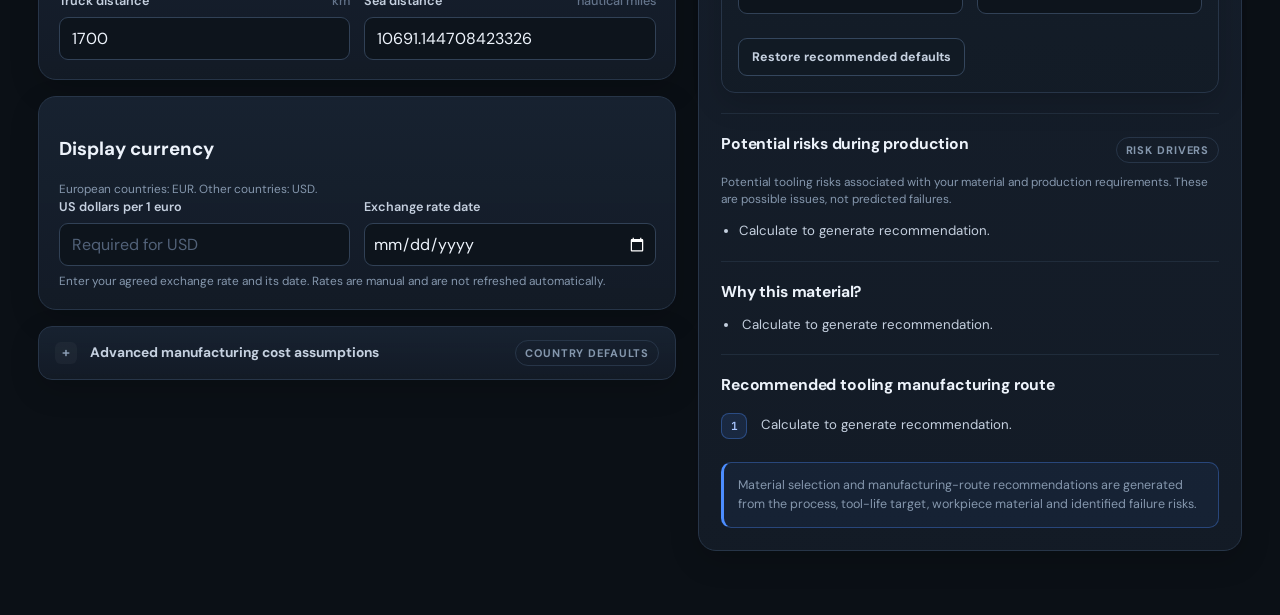
==== commit 6fee045d: "Update calculator interface, currencies and logistics" ====
--- a/frontend/index.html
+++ b/frontend/index.html
@@ -34,10 +34,7 @@
       <nav class="tabs" aria-label="Sections">
         <div class="tabs-inner">
           <button type="button" data-tab="calc" aria-selected="true">Overview</button>
-          <button type="button" data-tab="params" aria-selected="false">Reference data</button>
           <button type="button" data-tab="transport" aria-selected="false">Logistics</button>
-          <button type="button" data-tab="links" aria-selected="false">Sources</button>
-          <button type="button" data-tab="spi" aria-selected="false">SPI mold class</button>
         </div>
       </nav>
 
@@ -210,20 +207,29 @@
                     <input id="inp-truck" type="number" min="0" step="1" />
                   </div>
                   <div class="field">
-                    <label for="inp-sea">Sea distance <span class="unit">km</span></label>
-                    <input id="inp-sea" type="number" min="0" step="1" />
-                  </div>
-                </div>
-              </section>
-
+                    <label for="inp-sea">Sea distance <span class="unit">nautical miles</span></label>
+                    <input id="inp-sea" type="number" min="0" step="any" />
+                  </div>
+                </div>
+              </section>
+
+              <section class="input-card">
+                <h3>Display currency</h3>
+                <p id="currency-note" class="field-help">European countries: EUR. Other countries: USD.</p>
+                <div class="form-grid two-col">
+                  <div class="field"><label for="inp-fx">US dollars per 1 euro</label><input id="inp-fx" type="number" min="0.000001" step="any" placeholder="Required for USD" /></div>
+                  <div class="field"><label for="inp-fx-date">Exchange rate date</label><input id="inp-fx-date" type="date" /></div>
+                </div>
+                <p class="field-help">Enter your agreed exchange rate and its date. Rates are manual and are not refreshed automatically.</p>
+              </section>
               <details class="details-card cost-assumptions">
                 <summary>
                   <span>Advanced manufacturing cost assumptions</span>
-                  <span class="summary-meta">Country defaults</span>
+                  <span id="country-defaults-flag" class="summary-meta">Country defaults</span>
                 </summary>
                 <div class="details-body">
                   <div class="inline-callout">
-                    These benchmark values are loaded from the selected country profile and remain fully editable.
+                    These benchmark values are loaded from the selected country profile and remain fully editable. Modified fields are highlighted. Engineering, electricity, overhead and supplier-margin inputs are retained for reference; the current price model does not apply them.
                   </div>
 
                   <div class="assumption-section">
@@ -252,7 +258,7 @@
                         <input id="inp-cnc5-rate" type="number" min="0.01" step="1" />
                       </div>
                       <div class="field">
-                        <label for="inp-edm-rate">EDM <span class="unit">€/h</span></label>
+                        <label for="inp-edm-rate">Electro-Discharge Machining <span class="unit">€/h</span></label>
                         <input id="inp-edm-rate" type="number" min="0.01" step="1" />
                       </div>
                       <div class="field">
@@ -318,14 +324,14 @@
                     <p class="eyebrow">Should-cost estimate</p>
                     <h2>Tooling price</h2>
                   </div>
-                  <span class="status-chip accent">Estimate</span>
+                  <span id="estimate-state" class="status-chip accent" aria-live="polite">Not calculated</span>
                 </div>
 
                 <div class="price-hero">
                   <span class="currency">€</span>
                   <strong id="out-total">—</strong>
                 </div>
-                <p class="price-caption">Estimated tooling should price</p>
+                <p class="price-caption">Estimated tooling price · <span id="result-currency">EUR</span></p>
 
                 <div class="result-summary-grid">
                   <div class="summary-tile wide">
@@ -361,6 +367,8 @@
                   <strong id="rec-confidence" class="confidence-badge">—</strong>
                 </div>
 
+                <p id="confidence-explanation" class="field-help">Calculate to see how closely your inputs match the material-selection rules.</p>
+                <p class="field-help">Confidence describes the rule match, not a measured probability or a guarantee of tool life. Selection reasons appear below.</p>
                 <div class="material-hero">
                   <span>Recommended material</span>
                   <strong id="rec-material">—</strong>
@@ -419,7 +427,7 @@
                         <input id="inp-route-cnc5" type="number" min="0" max="100" step="1" />
                       </div>
                       <div class="field">
-                        <label for="inp-route-edm">EDM <span class="unit">%</span></label>
+                        <label for="inp-route-edm">Electro-Discharge Machining <span class="unit">%</span></label>
                         <input id="inp-route-edm" type="number" min="0" max="100" step="1" />
                       </div>
                       <div class="field">
@@ -436,10 +444,11 @@
 
                 <div class="recommendation-section">
                   <div class="section-title-row">
-                    <h3>Primary failure modes</h3>
+                    <h3>Potential risks during production</h3>
                     <span class="mini-badge">Risk drivers</span>
                   </div>
-                  <ul id="rec-failure-modes" class="recommendation-list chip-list">
+                  <p class="field-help">Potential tooling risks associated with your material and production requirements. These are possible issues, not predicted failures.</p>
+                  <ul id="rec-failure-modes" class="recommendation-list risk-list">
                     <li>Calculate to generate recommendation.</li>
                   </ul>
                 </div>
@@ -452,7 +461,7 @@
                 </div>
 
                 <div class="recommendation-section route-section">
-                  <h3>Recommended manufacturing route</h3>
+                  <h3>Recommended tooling manufacturing route</h3>
                   <ol id="rec-operations" class="recommendation-list recommendation-route">
                     <li>Calculate to generate recommendation.</li>
                   </ol>
@@ -463,30 +472,6 @@
                 </div>
               </section>
             </aside>
-          </div>
-        </section>
-
-        <section id="panel-params" class="panel" aria-labelledby="params-heading">
-          <div class="reference-shell">
-            <div class="section-intro reference-intro">
-              <div>
-                <p class="eyebrow">Reference library</p>
-                <h2 id="params-heading">Useful data</h2>
-              </div>
-            </div>
-            <div class="reference-card">
-              <p class="reference-copy">Legacy material removal rates, densities and block-price assumptions retained for comparison with the newer tooling profiles.</p>
-              <div class="table-wrap">
-                <table class="ref-table">
-                  <thead><tr><th>Grade</th><th>MRR [cm³/min]</th><th>Density [kg/m³]</th><th>Block €/t</th></tr></thead>
-                  <tbody>
-                    <tr><td>Aluminum</td><td>42.672</td><td>2710</td><td>2700</td></tr>
-                    <tr><td>Steel</td><td>3.7338</td><td>7850</td><td>800</td></tr>
-                    <tr><td>High strength steel</td><td>1.8669</td><td>7900</td><td>1400</td></tr>
-                  </tbody>
-                </table>
-              </div>
-            </div>
           </div>
         </section>
 
@@ -499,64 +484,16 @@
               </div>
             </div>
             <div class="reference-card">
-              <div class="reference-stats">
-                <div><span>Road reference</span><strong>1,400 € / 250 km</strong></div>
-                <div><span>Road load</span><strong>18,000 kg</strong></div>
-                <div><span>Sea container</span><strong>8,000 €</strong></div>
-                <div><span>Sea load</span><strong>27,000 kg</strong></div>
+              <p class="reference-copy">Distances are entered in Overview. Freight prices below apply to one vehicle or sea load. The estimate allocates them to the tooling weight, or charges whole loads.</p>
+              <div class="form-grid two-col">
+<div class="field"><label for="road-rate">Road freight rate <span class="unit">€/vehicle-km</span></label><input id="road-rate" type="number" min="0" step="any" value="5.6" /></div><div class="field"><label for="sea-rate">Sea freight rate <span class="unit">€/load-nautical mile</span></label><input id="sea-rate" type="number" min="0" step="any" value="0.7482828282828283" /></div><div class="field"><label for="road-load">Road load capacity <span class="unit">kg</span></label><input id="road-load" type="number" min="0.001" step="any" value="18000" /></div><div class="field"><label for="sea-load">Sea load capacity <span class="unit">kg</span></label><input id="sea-load" type="number" min="0.001" step="any" value="27000" /></div><div class="field"><label for="road-journeys">Charged road journeys <span class="unit"></span></label><input id="road-journeys" type="number" min="1" step="1" value="2" /></div><div class="field"><label for="sea-journeys">Charged sea journeys <span class="unit"></span></label><input id="sea-journeys" type="number" min="1" step="1" value="2" /></div>
+              <div class="field field-span-2"><label for="freight-allocation">Freight allocation</label><select id="freight-allocation"><option value="proportional">Proportional share by weight</option><option value="whole_load">Whole loads (rounded up)</option></select></div>
               </div>
-              <div class="table-wrap">
-                <table class="ref-table">
-                  <thead><tr><th>Mode</th><th>Derived rate</th><th>Load [kg]</th></tr></thead>
-                  <tbody>
-                    <tr><td>Road</td><td>560 € / 100 km</td><td>18,000</td></tr>
-                    <tr><td>Sea</td><td>≈ 404.04 € / 1000 km</td><td>27,000</td></tr>
-                  </tbody>
-                </table>
-              </div>
-            </div>
-          </div>
-        </section>
-
-        <section id="panel-links" class="panel" aria-labelledby="links-heading">
-          <div class="reference-shell">
-            <div class="section-intro reference-intro">
-              <div>
-                <p class="eyebrow">Documentation</p>
-                <h2 id="links-heading">Sources &amp; links</h2>
-              </div>
-            </div>
-            <div class="reference-card">
-              <ul class="links-list">
-                <li><a href="https://www.mimatic.de/Portals/0/PDF/Zerspanung/SolidCUT/Schnittdaten_SolidCUT_2_EN.pdf" target="_blank" rel="noopener noreferrer"><span>Schnittdaten SolidCUT</span><small>Machining reference</small></a></li>
-                <li><a href="https://web.mit.edu/2.810/www/files/readings/Polgar_TimeEstimation.pdf" target="_blank" rel="noopener noreferrer"><span>Polgar — time estimation</span><small>Process-time reference</small></a></li>
-                <li><a href="https://www.cncfraises.fr/content/16-fraisage-definir-les-parametres-de-coupe" target="_blank" rel="noopener noreferrer"><span>Fraisage — paramètres de coupe</span><small>Cutting parameters</small></a></li>
-              </ul>
-            </div>
-          </div>
-        </section>
-
-        <section id="panel-spi" class="panel" aria-labelledby="spi-heading">
-          <div class="reference-shell">
-            <div class="section-intro reference-intro">
-              <div>
-                <p class="eyebrow">Mold classification</p>
-                <h2 id="spi-heading">SPI mold class</h2>
-              </div>
-            </div>
-            <div class="reference-card">
-              <div class="table-wrap">
-                <table class="ref-table">
-                  <thead><tr><th>Class</th><th>Volume</th><th>Cycles</th></tr></thead>
-                  <tbody>
-                    <tr><td>101</td><td>High</td><td>Over 1 million</td></tr>
-                    <tr><td>102</td><td>Medium-to-High</td><td>500,000 to 1 million</td></tr>
-                    <tr><td>103</td><td>Medium</td><td>Under 500,000</td></tr>
-                    <tr><td>104</td><td>Low</td><td>Less than 100,000</td></tr>
-                    <tr><td>105</td><td>Prototype</td><td>Less than 500</td></tr>
-                  </tbody>
-                </table>
-              </div>
+              <p class="field-help">Two charged journeys preserve the original estimate’s ×2 factor. Change this to match your shipment. Proportional allocation may differ from a carrier’s minimum charge.</p>
+              <button id="reset-logistics" class="secondary-btn" type="button">Restore freight defaults</button>
+              <div id="freight-breakdown" class="model-note" aria-live="polite">Calculate to see road and sea freight costs.</div>
+              <p class="field-help">Freight = distance × rate × load allocation × charged journeys. Freight amounts are shown before the estimate’s final 10% markup.</p>
+              <p id="logistics-status" class="field-help" aria-live="polite"></p>
             </div>
           </div>
         </section>
--- a/frontend/styles.css
+++ b/frontend/styles.css
@@ -215,9 +215,7 @@
 
 @media (min-width: 1100px) {
   .price-card {
-    position: sticky;
-    top: 78px;
-    z-index: 4;
+    position: static;
   }
 }
 
@@ -1041,3 +1039,20 @@
     padding: 1rem;
   }
 }
+
+/* Editable assumptions and calculation state */
+#reset-tooling-defaults, #reset-country-defaults, #reset-logistics { margin-top: 1.5rem; display: block; }
+.field label { align-items: flex-start; flex-wrap: wrap; }
+.field label .unit { margin-left: auto; white-space: nowrap; }
+.field input[type="date"] { width: 100%; min-height: 43px; color: var(--text); background: #0d141c; border: 1px solid #314156; border-radius: 9px; padding: .5rem; color-scheme: dark; }
+.field input.modified { border-color: var(--warn); background: rgba(244,189,76,.07); }
+#country-defaults-flag.modified { color: var(--warn); border-color: var(--warn); }
+.risk-list { padding-left: 1.15rem; }
+.risk-list li { margin: .8rem 0; line-height: 1.5; }
+.confidence-badge { text-transform: none; letter-spacing: normal; white-space: normal; text-align: center; }
+.calc-status { white-space: normal; overflow: visible; }
+#estimate-state[data-stale="true"] { color: var(--warn); border-color: var(--warn); }
+#confidence-explanation { line-height: 1.6; }
+
+.recommendation-card .result-card-header { flex-wrap: wrap; }
+.summary-meta { white-space: normal; text-align: right; }
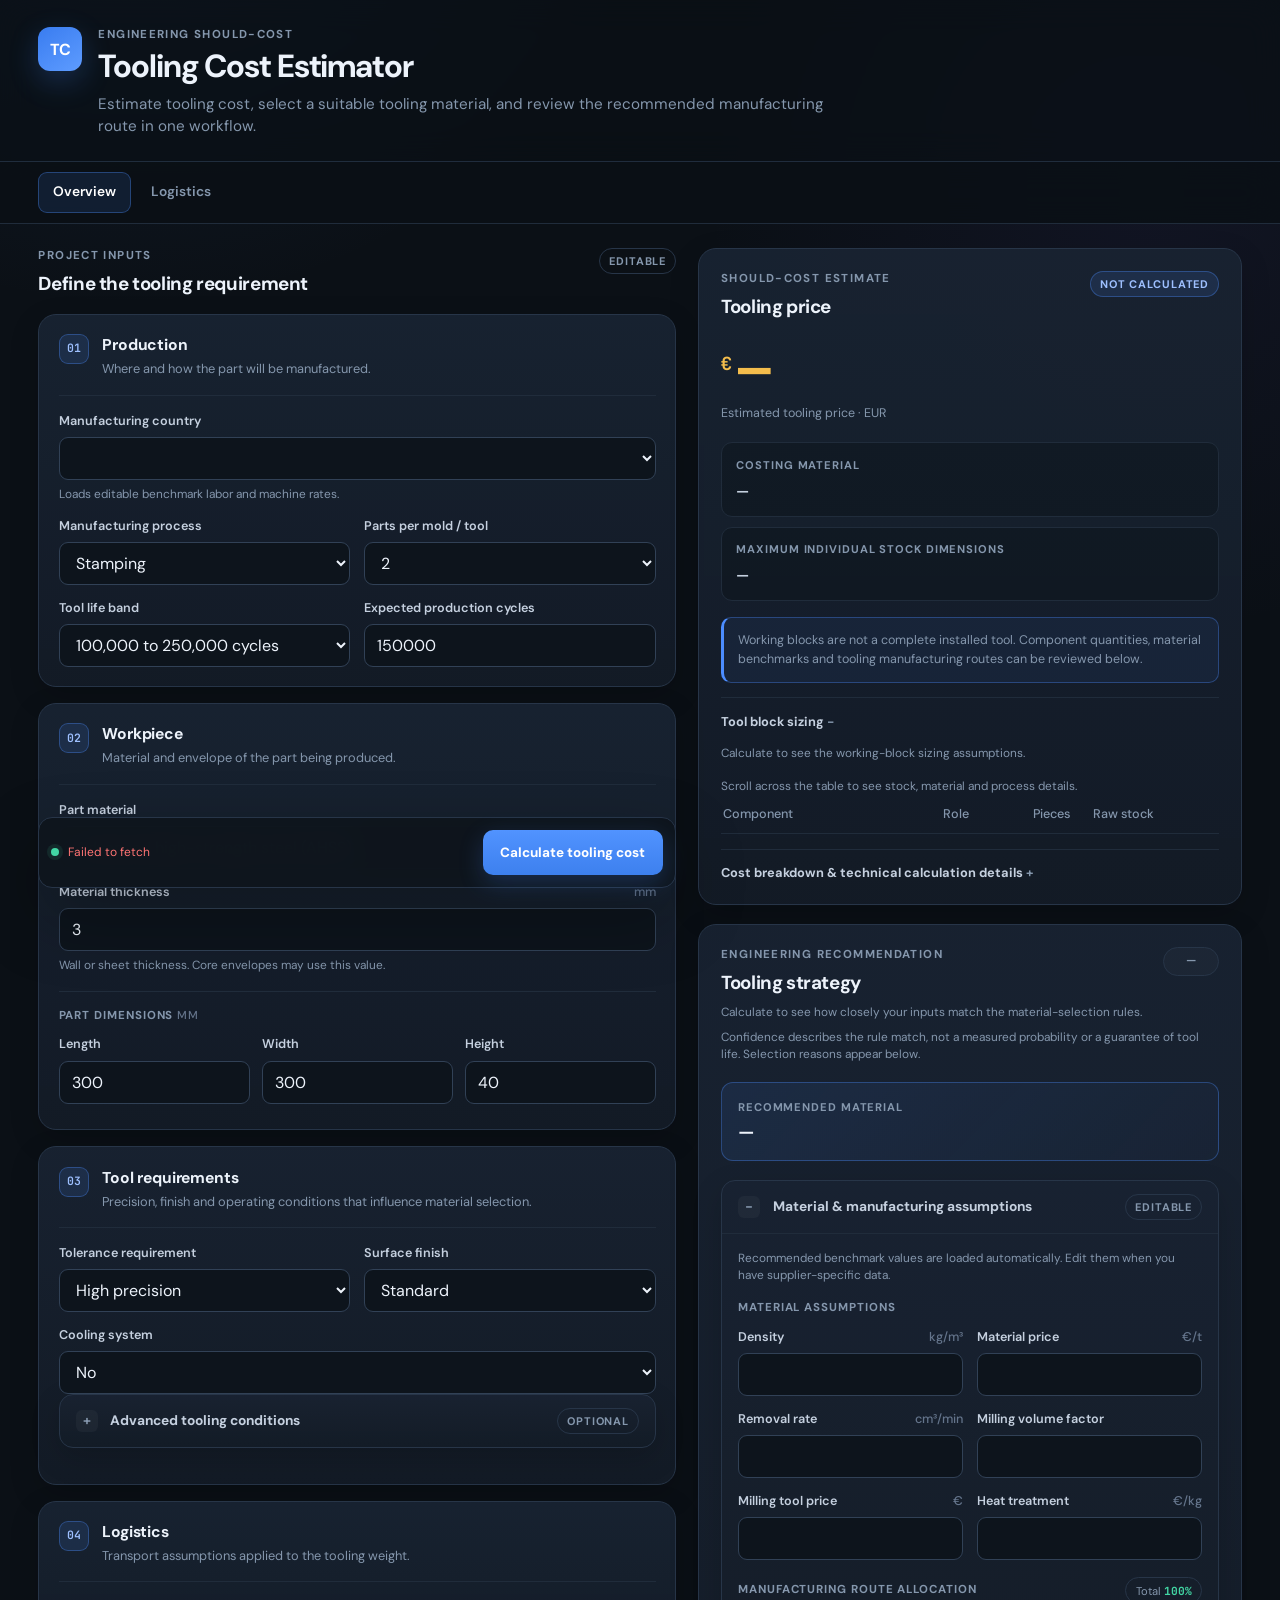
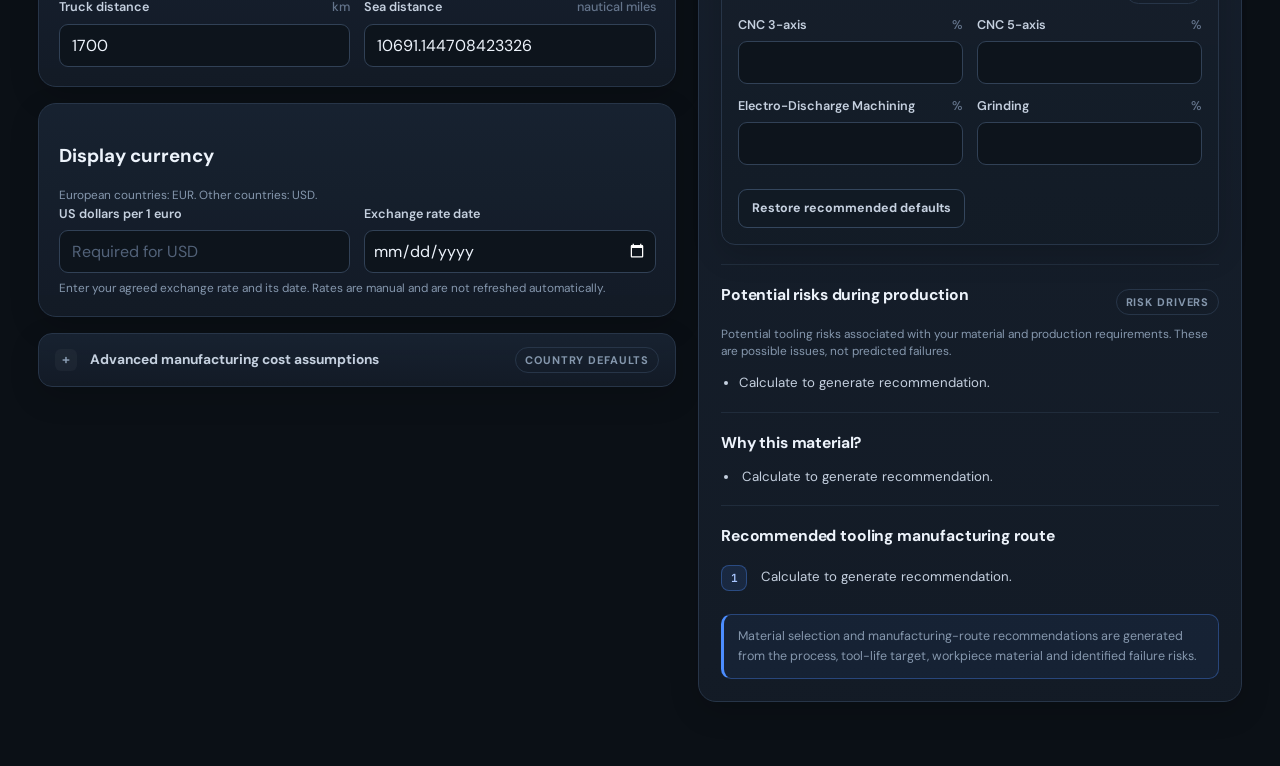
==== commit 92db5042: "Deploy V4 tooling frontend" ====
--- a/frontend/index.html
+++ b/frontend/index.html
@@ -72,18 +72,18 @@
                   </div>
 
                   <div class="field">
-                    <label for="inp-pqty">Parts per mold / tool</label>
+                    <label for="inp-pqty" id="sets-label">Parts per mold / tool</label>
                     <select id="inp-pqty"></select>
                   </div>
 
                   <div class="field">
-                    <label for="inp-cycles">Tool life band</label>
+                    <label for="inp-cycles" id="quantity-band-label">Tool life band</label>
                     <select id="inp-cycles"></select>
                   </div>
 
                   <div class="field">
-                    <label for="inp-expected-cycles">Expected production cycles</label>
-                    <input id="inp-expected-cycles" type="number" min="1" step="1000" />
+                    <label for="inp-expected-cycles" id="quantity-label">Expected production cycles</label>
+                    <input id="inp-expected-cycles" type="number" min="1" step="1" />
                   </div>
                 </div>
               </section>
@@ -105,8 +105,8 @@
 
                   <div class="field field-span-2" id="material-thickness-field">
                     <label for="inp-material-thickness">Material thickness <span class="unit">mm</span></label>
-                    <input id="inp-material-thickness" type="number" min="0.01" step="0.1" />
-                    <p class="field-help">Primarily relevant for stamping, forming and deep drawing.</p>
+                    <input id="inp-material-thickness" type="number" min="0" step="1" />
+                    <p class="field-help">Wall or sheet thickness. Core envelopes may use this value.</p>
                   </div>
                 </div>
 
@@ -126,6 +126,18 @@
                       <input id="inp-h" type="number" min="1" step="1" />
                     </div>
                   </div>
+                </div>
+                <p id="part-shape-note" class="field-help"></p>
+                <div id="workbook-inputs" hidden>
+                  <div class="field">
+                    <label for="inp-sizing-mode">Block sizing basis</label>
+                    <select id="inp-sizing-mode">
+                      <option value="part_scaled">Custom part: adapt reference envelopes</option>
+                      <option value="reference">Exact reference example</option>
+                    </select>
+                  </div>
+                  <p id="reference-scope" class="field-help"></p>
+                  <button id="use-reference-part" type="button" class="secondary-btn">Restore example geometry</button>
                 </div>
               </section>
 
@@ -208,7 +220,7 @@
                   </div>
                   <div class="field">
                     <label for="inp-sea">Sea distance <span class="unit">nautical miles</span></label>
-                    <input id="inp-sea" type="number" min="0" step="any" />
+                    <input id="inp-sea" type="number" min="0" step="1" />
                   </div>
                 </div>
               </section>
@@ -217,7 +229,7 @@
                 <h3>Display currency</h3>
                 <p id="currency-note" class="field-help">European countries: EUR. Other countries: USD.</p>
                 <div class="form-grid two-col">
-                  <div class="field"><label for="inp-fx">US dollars per 1 euro</label><input id="inp-fx" type="number" min="0.000001" step="any" placeholder="Required for USD" /></div>
+                  <div class="field"><label for="inp-fx">US dollars per 1 euro</label><input id="inp-fx" type="number" min="0" step="1" placeholder="Required for USD" /></div>
                   <div class="field"><label for="inp-fx-date">Exchange rate date</label><input id="inp-fx-date" type="date" /></div>
                 </div>
                 <p class="field-help">Enter your agreed exchange rate and its date. Rates are manual and are not refreshed automatically.</p>
@@ -237,11 +249,11 @@
                     <div class="form-grid two-col">
                       <div class="field">
                         <label for="inp-engineering-rate">Engineering rate <span class="unit">€/h</span></label>
-                        <input id="inp-engineering-rate" type="number" min="0.01" step="1" />
+                        <input id="inp-engineering-rate" type="number" min="0" step="1" />
                       </div>
                       <div class="field">
                         <label for="inp-assembly-rate">Assembly / operator <span class="unit">€/h</span></label>
-                        <input id="inp-assembly-rate" type="number" min="0.01" step="1" />
+                        <input id="inp-assembly-rate" type="number" min="0" step="1" />
                       </div>
                     </div>
                   </div>
@@ -251,19 +263,19 @@
                     <div class="form-grid two-col">
                       <div class="field">
                         <label for="inp-cnc3-rate">CNC 3-axis <span class="unit">€/h</span></label>
-                        <input id="inp-cnc3-rate" type="number" min="0.01" step="1" />
+                        <input id="inp-cnc3-rate" type="number" min="0" step="1" />
                       </div>
                       <div class="field">
                         <label for="inp-cnc5-rate">CNC 5-axis <span class="unit">€/h</span></label>
-                        <input id="inp-cnc5-rate" type="number" min="0.01" step="1" />
+                        <input id="inp-cnc5-rate" type="number" min="0" step="1" />
                       </div>
                       <div class="field">
                         <label for="inp-edm-rate">Electro-Discharge Machining <span class="unit">€/h</span></label>
-                        <input id="inp-edm-rate" type="number" min="0.01" step="1" />
+                        <input id="inp-edm-rate" type="number" min="0" step="1" />
                       </div>
                       <div class="field">
                         <label for="inp-grinding-rate">Grinding <span class="unit">€/h</span></label>
-                        <input id="inp-grinding-rate" type="number" min="0.01" step="1" />
+                        <input id="inp-grinding-rate" type="number" min="0" step="1" />
                       </div>
                     </div>
                   </div>
@@ -273,7 +285,7 @@
                     <div class="form-grid three-col">
                       <div class="field">
                         <label for="inp-electricity">Electricity <span class="unit">€/kWh</span></label>
-                        <input id="inp-electricity" type="number" min="0.001" step="0.001" />
+                        <input id="inp-electricity" type="number" min="0" step="1" />
                       </div>
                       <div class="field">
                         <label for="inp-machine-efficiency">Machine efficiency <span class="unit">%</span></label>
@@ -322,7 +334,7 @@
                 <div class="result-card-header">
                   <div>
                     <p class="eyebrow">Should-cost estimate</p>
-                    <h2>Tooling price</h2>
+                    <h2 id="price-heading">Tooling price</h2>
                   </div>
                   <span id="estimate-state" class="status-chip accent" aria-live="polite">Not calculated</span>
                 </div>
@@ -332,6 +344,7 @@
                   <strong id="out-total">—</strong>
                 </div>
                 <p class="price-caption">Estimated tooling price · <span id="result-currency">EUR</span></p>
+                <p id="estimate-scope" class="estimate-warning" role="status"></p>
 
                 <div class="result-summary-grid">
                   <div class="summary-tile wide">
@@ -339,14 +352,64 @@
                     <strong id="out-c12">—</strong>
                   </div>
                   <div class="summary-tile wide">
-                    <span>Gross tooling dimensions</span>
+                    <span>Maximum individual stock dimensions</span>
                     <strong id="out-c13">—</strong>
                   </div>
                 </div>
 
                 <div class="model-note">
-                  The estimate uses the recommended tooling material and manufacturing route. Benchmark assumptions can be reviewed and manually overridden below.
-                </div>
+                  Working blocks are not a complete installed tool. Component quantities, material benchmarks and tooling manufacturing routes can be reviewed below.
+                </div>
+
+                <details class="technical-details tooling-block-details" open>
+                  <summary>Tool block sizing</summary>
+                  <div class="details-body">
+                    <p id="tooling-sizing-basis" class="field-help standalone">
+                      Calculate to see the working-block sizing assumptions.
+                    </p>
+                    <p class="field-help">Scroll across the table to see stock, material and process details.</p>
+                    <div class="table-wrap" role="region" aria-label="Component stock and material details" tabindex="0">
+                      <table class="outputs-table block-table" id="out-blocks">
+                        <thead>
+                          <tr>
+                            <th>Component</th>
+                            <th>Role</th>
+                            <th>Pieces</th>
+                            <th>Raw stock</th>
+                            <th>Material / process note</th>
+                          </tr>
+                        </thead>
+                        <tbody></tbody>
+                      </table>
+                    </div>
+                  </div>
+                </details>
+
+                <section id="workbook-results" hidden>
+                  <p id="block-counts" class="field-help"></p>
+                  <p id="grade-summary" class="field-help"></p>
+                  <div class="section-title-row">
+                    <h3>Component inputs</h3>
+                    <span id="block-modified" class="summary-meta">Workbook defaults</span>
+                  </div>
+                  <div id="block-editors"></div>
+                  <button id="reset-blocks" type="button" class="secondary-btn">Restore all component defaults</button>
+                  <details class="technical-details">
+                    <summary>Estimate scope and design checks</summary>
+                    <ul id="estimate-warnings" class="recommendation-list"></ul>
+                    <p id="cost-model-note" class="field-help"></p>
+                    <h4>Before ordering stock</h4>
+                    <ul id="sizing-checklist" class="recommendation-list"></ul>
+                  </details>
+                  <details class="technical-details">
+                    <summary>Block roles and sizing rules</summary>
+                    <dl id="sizing-glossary" class="sizing-glossary"></dl>
+                    <ol id="sizing-steps" class="recommendation-list"></ol>
+                    <h4>Worked example: 100 mm wax sphere</h4>
+                    <p class="field-help">Two female halves enclose the sphere. Select Investment casting to calculate this example and edit its assumptions.</p>
+                    <div class="table-wrap"><table class="outputs-table"><tbody id="sizing-example"></tbody></table></div>
+                  </details>
+                </section>
 
                 <details class="technical-details">
                   <summary>Cost breakdown &amp; technical calculation details</summary>
@@ -374,7 +437,7 @@
                   <strong id="rec-material">—</strong>
                 </div>
 
-                <details class="details-card tooling-assumptions" open>
+                <details id="legacy-tooling-assumptions" class="details-card tooling-assumptions" open>
                   <summary>
                     <span>Material &amp; manufacturing assumptions</span>
                     <span class="summary-meta">Editable</span>
@@ -392,15 +455,15 @@
                       </div>
                       <div class="field">
                         <label for="inp-tool-price">Material price <span class="unit">€/t</span></label>
-                        <input id="inp-tool-price" type="number" min="0.01" step="1" />
+                        <input id="inp-tool-price" type="number" min="0" step="1" />
                       </div>
                       <div class="field">
                         <label for="inp-tool-mrr">Removal rate <span class="unit">cm³/min</span></label>
-                        <input id="inp-tool-mrr" type="number" min="0.001" step="0.01" />
+                        <input id="inp-tool-mrr" type="number" min="0" step="1" />
                       </div>
                       <div class="field">
                         <label for="inp-milling-volume-factor">Milling volume factor</label>
-                        <input id="inp-milling-volume-factor" type="number" min="0.000001" step="0.00001" />
+                        <input id="inp-milling-volume-factor" type="number" min="0" step="1" />
                       </div>
                       <div class="field">
                         <label for="inp-milling-tool-price">Milling tool price <span class="unit">€</span></label>
@@ -408,7 +471,7 @@
                       </div>
                       <div class="field">
                         <label for="inp-heat-treatment">Heat treatment <span class="unit">€/kg</span></label>
-                        <input id="inp-heat-treatment" type="number" min="0" step="0.1" />
+                        <input id="inp-heat-treatment" type="number" min="0" step="1" />
                       </div>
                     </div>
 
@@ -486,7 +549,7 @@
             <div class="reference-card">
               <p class="reference-copy">Distances are entered in Overview. Freight prices below apply to one vehicle or sea load. The estimate allocates them to the tooling weight, or charges whole loads.</p>
               <div class="form-grid two-col">
-<div class="field"><label for="road-rate">Road freight rate <span class="unit">€/vehicle-km</span></label><input id="road-rate" type="number" min="0" step="any" value="5.6" /></div><div class="field"><label for="sea-rate">Sea freight rate <span class="unit">€/load-nautical mile</span></label><input id="sea-rate" type="number" min="0" step="any" value="0.7482828282828283" /></div><div class="field"><label for="road-load">Road load capacity <span class="unit">kg</span></label><input id="road-load" type="number" min="0.001" step="any" value="18000" /></div><div class="field"><label for="sea-load">Sea load capacity <span class="unit">kg</span></label><input id="sea-load" type="number" min="0.001" step="any" value="27000" /></div><div class="field"><label for="road-journeys">Charged road journeys <span class="unit"></span></label><input id="road-journeys" type="number" min="1" step="1" value="2" /></div><div class="field"><label for="sea-journeys">Charged sea journeys <span class="unit"></span></label><input id="sea-journeys" type="number" min="1" step="1" value="2" /></div>
+<div class="field"><label for="road-rate">Road freight rate <span class="unit">€/vehicle-km</span></label><input id="road-rate" type="number" min="0" step="1" value="5.6" /></div><div class="field"><label for="sea-rate">Sea freight rate <span class="unit">€/load-nautical mile</span></label><input id="sea-rate" type="number" min="0" step="1" value="0.7482828282828283" /></div><div class="field"><label for="road-load">Road load capacity <span class="unit">kg</span></label><input id="road-load" type="number" min="0" step="1" value="18000" /></div><div class="field"><label for="sea-load">Sea load capacity <span class="unit">kg</span></label><input id="sea-load" type="number" min="0" step="1" value="27000" /></div><div class="field"><label for="road-journeys">Charged road journeys <span class="unit"></span></label><input id="road-journeys" type="number" min="1" step="1" value="2" /></div><div class="field"><label for="sea-journeys">Charged sea journeys <span class="unit"></span></label><input id="sea-journeys" type="number" min="1" step="1" value="2" /></div>
               <div class="field field-span-2"><label for="freight-allocation">Freight allocation</label><select id="freight-allocation"><option value="proportional">Proportional share by weight</option><option value="whole_load">Whole loads (rounded up)</option></select></div>
               </div>
               <p class="field-help">Two charged journeys preserve the original estimate’s ×2 factor. Change this to match your shipment. Proportional allocation may differ from a carrier’s minimum charge.</p>
@@ -500,6 +563,7 @@
       </main>
     </div>
 
+    <script src="workbook.js"></script>
     <script src="app.js"></script>
   </body>
 </html>
--- a/frontend/styles.css
+++ b/frontend/styles.css
@@ -723,6 +723,35 @@
   font-family: var(--mono);
 }
 
+.block-table {
+  min-width: 880px;
+  table-layout: fixed;
+}
+
+.block-table th:nth-child(1) { width: 220px; }
+.block-table th:nth-child(2) { width: 90px; }
+.block-table th:nth-child(3) { width: 60px; }
+.block-table th:nth-child(4) { width: 230px; }
+.block-table th:nth-child(5) { width: 280px; }
+
+.block-table th,
+.block-table td {
+  vertical-align: top;
+  padding-right: 12px;
+}
+
+.block-table td span {
+  display: block;
+  margin-top: 0.25rem;
+  color: var(--muted);
+  font-size: 0.73rem;
+  line-height: 1.4;
+}
+
+.block-table td.num {
+  white-space: nowrap;
+}
+
 .material-hero {
   margin: 1.2rem 0;
   padding: 1rem;
@@ -1056,3 +1085,32 @@
 
 .recommendation-card .result-card-header { flex-wrap: wrap; }
 .summary-meta { white-space: normal; text-align: right; }
+.component-editor {
+  border-bottom: 1px solid var(--border, #41464d);
+  padding: 12px 0;
+}
+.component-editor summary {
+  cursor: pointer;
+  font-weight: 600;
+  overflow-wrap: anywhere;
+}
+.component-editor summary .summary-meta {
+  display: inline-block;
+  margin-left: 8px;
+}
+.component-editor .field,
+.component-editor .form-grid {
+  min-width: 0;
+}
+.component-editor label { overflow-wrap: anywhere; }
+.component-editor h4 { margin: 20px 0 12px; }
+.component-editor select { width: 100%; }
+#workbook-results { margin-top: 20px; }
+#workbook-results .technical-details { margin-top: 20px; }
+#workbook-results .secondary-btn { margin-top: 20px; }
+.estimate-warning { color: #eabf58; font-weight: 600; }
+.estimate-warning:empty { display: none; }
+.sizing-glossary dt { font-weight: 600; margin-top: 12px; }
+.sizing-glossary dd { margin: 4px 0 12px; line-height: 1.5; }
+.block-table td, .block-table th { overflow-wrap: anywhere; white-space: normal; }
+[hidden] { display: none !important; }
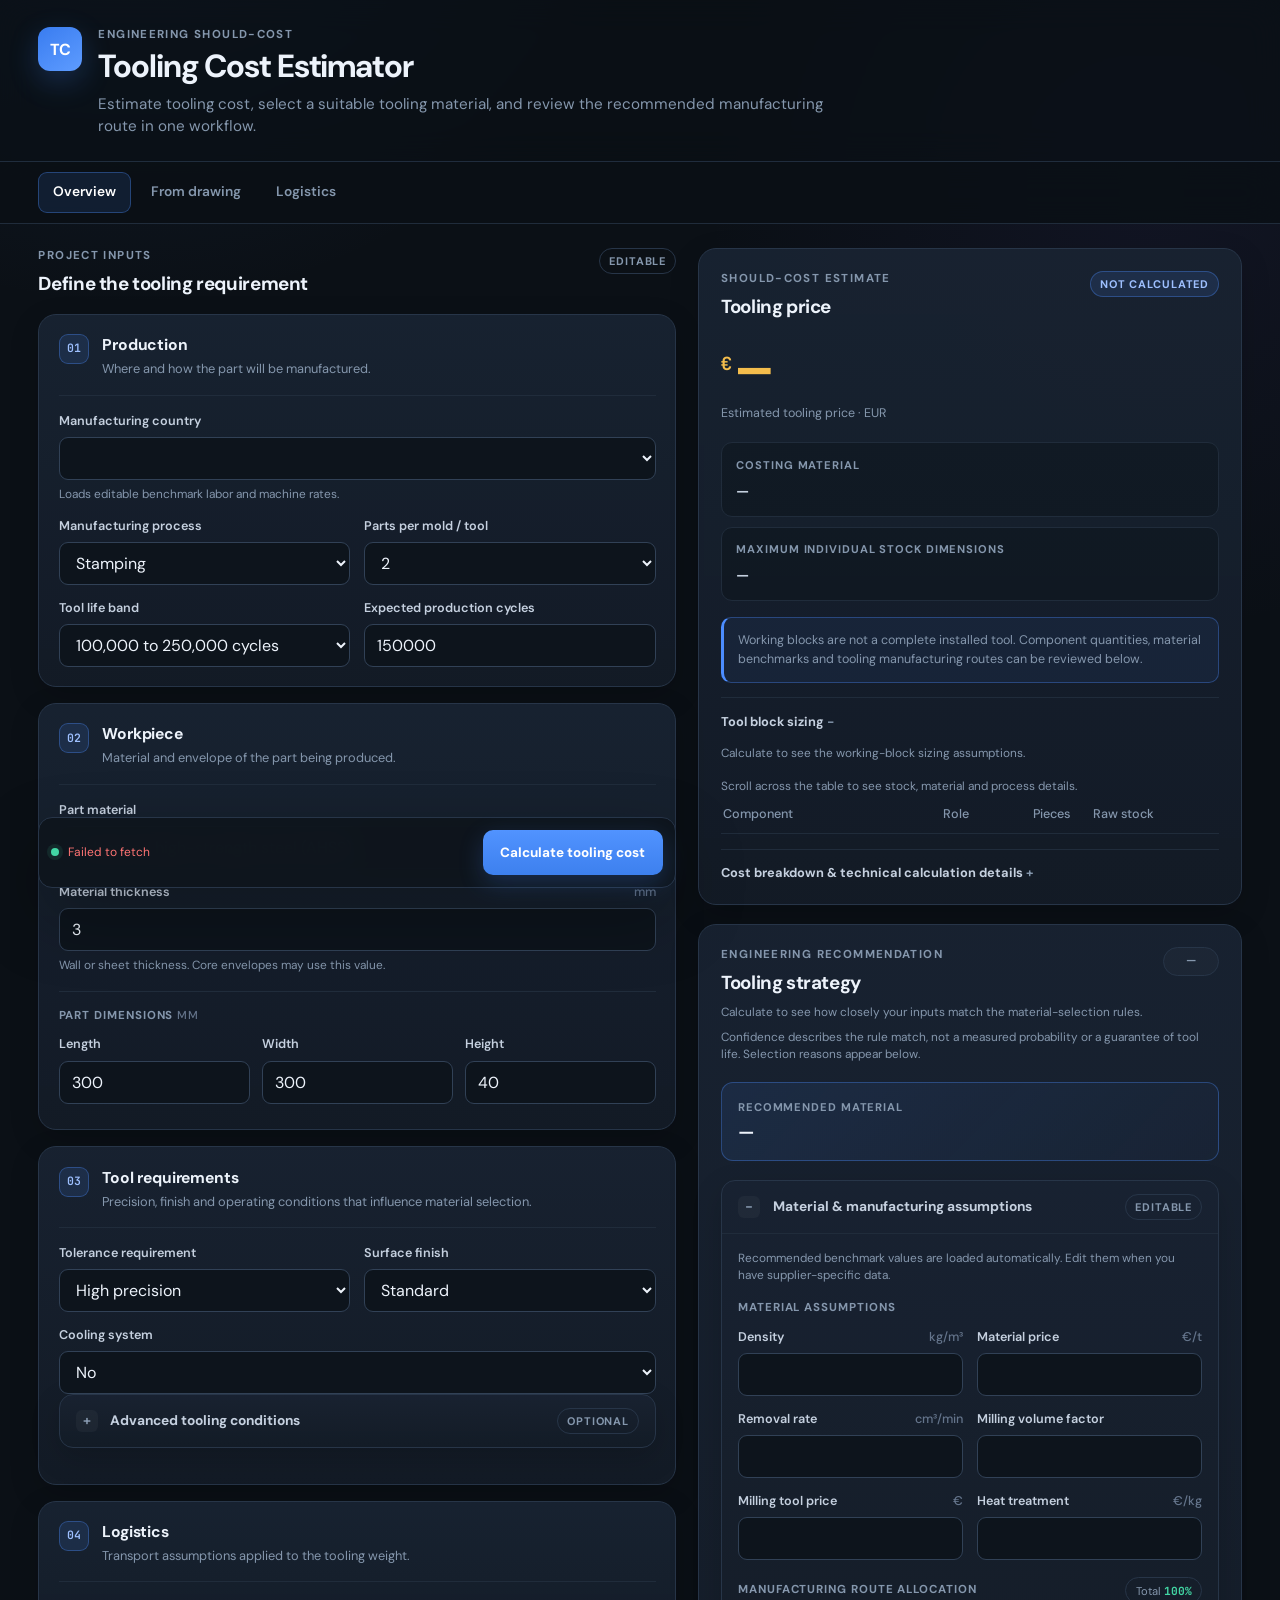
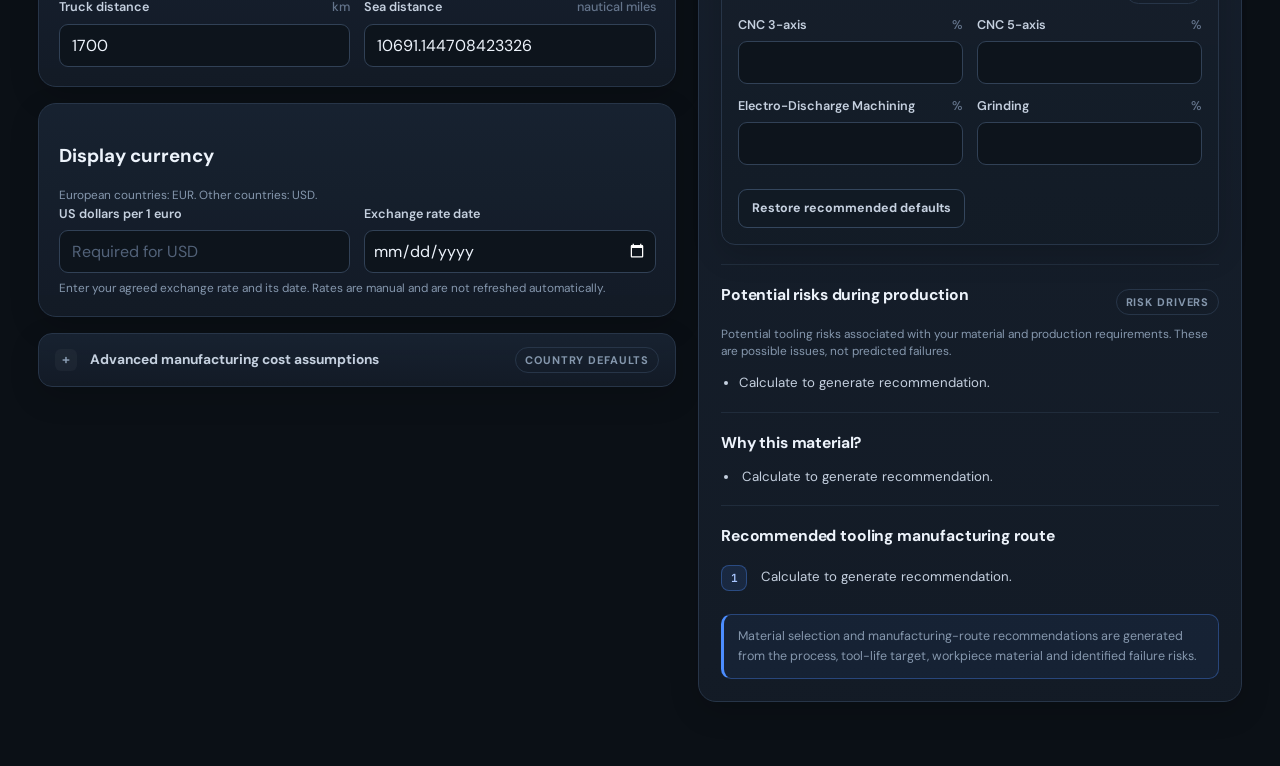
==== commit ba8e39a6: "Add "From drawing" tab: read part dimensions from drawings Upload a drawing (PDF, PNG, JPG, WEBP, TI" ====
--- a/frontend/index.html
+++ b/frontend/index.html
@@ -34,6 +34,7 @@
       <nav class="tabs" aria-label="Sections">
         <div class="tabs-inner">
           <button type="button" data-tab="calc" aria-selected="true">Overview</button>
+          <button type="button" data-tab="drawing" aria-selected="false">From drawing</button>
           <button type="button" data-tab="transport" aria-selected="false">Logistics</button>
         </div>
       </nav>
@@ -535,6 +536,157 @@
                 </div>
               </section>
             </aside>
+          </div>
+        </section>
+
+        <section id="panel-drawing" class="panel" aria-labelledby="drawing-heading">
+          <div class="drawing-shell">
+            <div class="section-intro">
+              <div>
+                <p class="eyebrow">Drawing to estimate</p>
+                <h2 id="drawing-heading">Estimate tooling cost from a part drawing</h2>
+              </div>
+              <span id="drawing-state" class="status-chip accent" aria-live="polite">No drawing</span>
+            </div>
+
+            <div class="drawing-grid">
+              <section class="input-card drawing-upload-card">
+                <div class="section-heading">
+                  <span class="step-number">01</span>
+                  <div>
+                    <h3>Upload drawing</h3>
+                    <p>PDF, PNG, JPG, WEBP, TIFF, BMP or GIF · up to 15 MB</p>
+                  </div>
+                </div>
+
+                <div id="drop-zone" class="drop-zone" role="button" tabindex="0" aria-describedby="drop-zone-hint">
+                  <svg class="drop-icon" viewBox="0 0 24 24" aria-hidden="true"><path d="M12 16V4m0 0-4.5 4.5M12 4l4.5 4.5M4 15v3a2 2 0 0 0 2 2h12a2 2 0 0 0 2-2v-3" fill="none" stroke="currentColor" stroke-width="1.8" stroke-linecap="round" stroke-linejoin="round"/></svg>
+                  <strong>Drop a drawing here</strong>
+                  <span>or <span class="link-like">browse your computer</span></span>
+                  <span id="drop-zone-hint" class="drop-hint">You can also paste a screenshot (Ctrl+V / ⌘V).</span>
+                </div>
+                <p id="drawing-upload-error" class="upload-error" role="alert" hidden></p>
+                <input id="drawing-file" type="file" accept=".pdf,.png,.jpg,.jpeg,.webp,.tif,.tiff,.bmp,.gif,application/pdf,image/*" hidden />
+
+                <div id="drawing-preview" class="drawing-preview" hidden>
+                  <div id="drawing-preview-frame" class="drawing-preview-frame"></div>
+                  <div class="drawing-file-row">
+                    <span id="drawing-file-name" class="drawing-file-name"></span>
+                    <button id="drawing-replace" type="button" class="secondary-btn">Upload another</button>
+                  </div>
+                </div>
+
+                <p class="field-help">The drawing is sent to the configured AI model for reading. CAD-exported PDFs give the most reliable result: their values are cross-checked against the text inside the PDF.</p>
+              </section>
+
+              <section class="input-card drawing-results-card">
+                <div class="section-heading">
+                  <span class="step-number">02</span>
+                  <div>
+                    <h3>Check recognized values</h3>
+                    <p>Overall part envelope in millimetres. Every value stays editable.</p>
+                  </div>
+                </div>
+
+                <div id="drawing-empty" class="drawing-empty">Upload a drawing to read its dimensions.</div>
+                <div id="drawing-loading" class="drawing-loading" hidden>
+                  <span class="spinner" aria-hidden="true"></span>
+                  <span id="drawing-loading-text">Reading drawing…</span>
+                </div>
+                <div id="drawing-error" class="drawing-error" role="alert" hidden></div>
+
+                <div id="drawing-fields" hidden>
+                  <p id="drawing-part-name" class="drawing-part-name"></p>
+                  <div class="drawing-dims">
+                    <div class="field">
+                      <label for="drawing-l">Length <span class="unit">mm</span></label>
+                      <input id="drawing-l" type="number" min="0" step="any" />
+                      <p id="drawing-l-source" class="dim-source"></p>
+                    </div>
+                    <div class="field">
+                      <label for="drawing-w">Width <span class="unit">mm</span></label>
+                      <input id="drawing-w" type="number" min="0" step="any" />
+                      <p id="drawing-w-source" class="dim-source"></p>
+                    </div>
+                    <div class="field">
+                      <label for="drawing-h">Height <span class="unit">mm</span></label>
+                      <input id="drawing-h" type="number" min="0" step="any" />
+                      <p id="drawing-h-source" class="dim-source"></p>
+                    </div>
+                  </div>
+                  <div class="form-grid two-col">
+                    <div class="field">
+                      <label for="drawing-t">Wall / material thickness <span class="unit">mm</span></label>
+                      <input id="drawing-t" type="number" min="0" step="any" />
+                      <p id="drawing-t-source" class="dim-source"></p>
+                    </div>
+                    <div class="field">
+                      <label for="drawing-material">Part material</label>
+                      <select id="drawing-material"></select>
+                      <p id="drawing-material-source" class="dim-source"></p>
+                    </div>
+                  </div>
+                  <ul id="drawing-warnings" class="drawing-warnings"></ul>
+                  <details class="technical-details drawing-all-dims">
+                    <summary id="drawing-all-dims-summary">All dimensions read</summary>
+                    <div class="details-body">
+                      <div class="table-wrap" role="region" aria-label="All dimensions read from the drawing" tabindex="0">
+                        <table class="outputs-table">
+                          <thead><tr><th>As printed</th><th>Unit</th><th>View</th><th>Measures</th><th>Check</th></tr></thead>
+                          <tbody id="drawing-all-dims"></tbody>
+                        </table>
+                      </div>
+                    </div>
+                  </details>
+                  <p id="drawing-model" class="field-help"></p>
+                </div>
+              </section>
+            </div>
+
+            <section class="input-card drawing-cost-card">
+              <div class="section-heading">
+                <span class="step-number">03</span>
+                <div>
+                  <h3>Calculate tooling cost</h3>
+                  <p>These settings are shared with Overview, where all other assumptions can be edited.</p>
+                </div>
+              </div>
+              <div class="drawing-cost-grid">
+                <div class="form-grid two-col">
+                  <div class="field">
+                    <label for="drawing-country">Manufacturing country</label>
+                    <select id="drawing-country" data-mirror="inp-country"></select>
+                  </div>
+                  <div class="field">
+                    <label for="drawing-process">Manufacturing process</label>
+                    <select id="drawing-process" data-mirror="inp-process"></select>
+                  </div>
+                  <div class="field field-span-2">
+                    <label for="drawing-pqty" data-label-from="sets-label">Parts per mold / tool</label>
+                    <select id="drawing-pqty" data-mirror="inp-pqty"></select>
+                  </div>
+                  <div class="field">
+                    <label for="drawing-cycles" data-label-from="quantity-band-label">Tool life band</label>
+                    <select id="drawing-cycles" data-mirror="inp-cycles"></select>
+                  </div>
+                  <div class="field">
+                    <label for="drawing-expected" data-label-from="quantity-label">Expected production cycles</label>
+                    <input id="drawing-expected" type="number" min="1" step="1" data-mirror="inp-expected-cycles" />
+                  </div>
+                </div>
+                <div class="drawing-cost-result">
+                  <button id="drawing-calc-btn" type="button" class="calculate-btn" disabled>Use these values &amp; calculate</button>
+                  <p id="drawing-calc-status" class="field-help" aria-live="polite">Upload a drawing first.</p>
+                  <div id="drawing-cost" class="drawing-cost" hidden>
+                    <span class="eyebrow">Estimated tooling price</span>
+                    <div class="price-hero"><span id="drawing-cost-currency" class="currency">€</span><strong id="drawing-cost-total">—</strong></div>
+                    <p id="drawing-cost-detail" class="price-caption"></p>
+                    <p id="drawing-cost-scope" class="estimate-warning"></p>
+                    <button id="drawing-open-breakdown" type="button" class="secondary-btn">Open full breakdown</button>
+                  </div>
+                </div>
+              </div>
+            </section>
           </div>
         </section>
 
--- a/frontend/styles.css
+++ b/frontend/styles.css
@@ -1114,3 +1114,82 @@
 .sizing-glossary dd { margin: 4px 0 12px; line-height: 1.5; }
 .block-table td, .block-table th { overflow-wrap: anywhere; white-space: normal; }
 [hidden] { display: none !important; }
+
+/* =========================================================
+   From drawing tab
+   ========================================================= */
+.drawing-shell { max-width: 1240px; margin: 0 auto; }
+.drawing-grid { display: grid; grid-template-columns: minmax(0, 1fr) minmax(0, 1.1fr); gap: 1rem; align-items: start; }
+.drawing-grid .input-card { margin-bottom: 0; }
+.drawing-cost-card { margin-top: 1rem; }
+
+.drop-zone {
+  display: grid; justify-items: center; gap: 0.35rem; text-align: center;
+  padding: 2.4rem 1rem; border: 1.5px dashed #3a4d66; border-radius: var(--radius-md);
+  background: var(--surface-soft); color: var(--text-soft); cursor: pointer;
+  transition: border-color .15s ease, background .15s ease, padding .15s ease;
+}
+.drop-zone:hover, .drop-zone:focus-visible { border-color: var(--accent); background: #121d2b; outline: none; }
+.drop-zone.dragging { border-color: var(--accent); border-style: solid; background: var(--accent-soft); }
+.drop-zone strong { color: var(--text); font-size: 0.95rem; }
+.drop-zone .link-like { color: var(--accent-hover); font-weight: 700; text-decoration: underline; text-underline-offset: 3px; }
+.drop-icon { width: 34px; height: 34px; color: var(--accent); margin-bottom: 0.25rem; }
+.drop-hint { color: var(--muted); font-size: 0.74rem; margin-top: 0.25rem; }
+.drop-zone.compact { grid-template-columns: auto auto; justify-content: center; align-items: center; padding: 0.8rem 1rem; gap: 0.25rem 0.6rem; }
+.drop-zone.compact .drop-icon { width: 22px; height: 22px; margin: 0; grid-row: span 2; }
+.drop-zone.compact .drop-hint { display: none; }
+
+.drawing-preview { margin-top: 0.9rem; }
+.upload-error { margin: 0.6rem 0 0; color: var(--danger); font-size: 0.78rem; }
+.upload-error[hidden] { display: none; }
+.drawing-preview-frame { border: 1px solid var(--border); border-radius: var(--radius-sm); background: #f4f6f9; overflow: hidden; aspect-ratio: 1.414 / 1; display: grid; place-items: center; }
+.drawing-preview-frame img { width: 100%; height: 100%; object-fit: contain; display: block; }
+.drawing-preview-frame iframe { width: 100%; height: 100%; border: 0; background: white; }
+.preview-fallback { color: #38475a; font-size: 0.8rem; padding: 1rem; text-align: center; margin: 0; }
+.drawing-file-row { display: flex; align-items: center; justify-content: space-between; gap: 0.75rem; margin-top: 0.6rem; flex-wrap: wrap; }
+.drawing-file-name { color: var(--muted); font-size: 0.76rem; font-family: var(--mono); overflow-wrap: anywhere; }
+
+.drawing-empty, .drawing-loading, .drawing-error { padding: 1.4rem 1rem; border-radius: var(--radius-md); font-size: 0.84rem; }
+.drawing-empty { color: var(--muted); border: 1px dashed var(--border); text-align: center; }
+.drawing-loading { display: flex; align-items: center; gap: 0.7rem; color: var(--text-soft); background: var(--accent-soft); border: 1px solid var(--accent-border); }
+.drawing-error { color: var(--danger); background: rgba(255,116,116,.07); border: 1px solid rgba(255,116,116,.35); }
+.drawing-empty[hidden], .drawing-loading[hidden], .drawing-error[hidden] { display: none; }
+.spinner { width: 18px; height: 18px; flex: 0 0 18px; border-radius: 50%; border: 2px solid var(--accent-border); border-top-color: var(--accent); animation: spin .8s linear infinite; }
+@keyframes spin { to { transform: rotate(360deg); } }
+@media (prefers-reduced-motion: reduce) { .spinner { animation-duration: 2.4s; } }
+
+.drawing-part-name { margin: 0 0 0.9rem; color: var(--text); font-weight: 700; font-size: 0.92rem; }
+.drawing-part-name:empty { display: none; }
+.drawing-dims { display: grid; grid-template-columns: repeat(3, minmax(0, 1fr)); gap: 0.8rem; margin-bottom: 0.9rem; }
+.dim-source { margin: 0.4rem 0 0; color: var(--text-soft); font-size: 0.73rem; font-family: var(--mono); line-height: 1.45; }
+.dim-source .evidence { display: block; color: var(--muted); font-family: var(--font); margin-top: 0.15rem; }
+.dim-source .missing { color: var(--warn); font-family: var(--font); }
+.dim-source strong { color: var(--text); }
+.check-badge { display: inline-block; margin: 0.15rem 0 0; padding: 0.05rem 0.45rem; border-radius: 999px; font-family: var(--font); font-size: 0.66rem; font-weight: 600; border: 1px solid var(--border); color: var(--muted); white-space: nowrap; }
+.check-badge[data-check="in_text_layer"] { color: var(--ok); border-color: rgba(66,214,164,.3); background: var(--ok-soft); }
+.check-badge[data-check="not_in_text_layer"] { color: var(--warn); border-color: rgba(244,189,76,.4); background: rgba(244,189,76,.08); }
+.drawing-warnings { margin: 0.9rem 0 0; padding-left: 1.1rem; color: var(--warn); font-size: 0.78rem; }
+.drawing-warnings:empty { display: none; }
+.drawing-warnings li + li { margin-top: 0.3rem; }
+.drawing-all-dims { margin-top: 0.9rem; }
+.drawing-all-dims td.mono { font-family: var(--mono); white-space: nowrap; }
+
+.drawing-cost-grid { display: grid; grid-template-columns: minmax(0, 1.3fr) minmax(0, 1fr); gap: 1.4rem; align-items: start; }
+.drawing-cost-result { display: grid; gap: 0.6rem; }
+.drawing-cost-result .calculate-btn { width: 100%; }
+.drawing-cost-result #drawing-calc-status { margin: 0; }
+.drawing-cost-result #drawing-calc-status.err { color: var(--danger); }
+.drawing-cost { padding: 1rem 1.1rem; border: 1px solid var(--border); border-radius: var(--radius-md); background: var(--surface-soft); }
+.drawing-cost[hidden] { display: none; }
+.drawing-cost .price-hero { margin-top: 0.4rem; }
+.drawing-cost .price-caption { margin-bottom: 0.6rem; }
+.drawing-cost .estimate-warning:empty { display: none; }
+.drawing-cost.stale .price-hero { opacity: 0.45; }
+
+@media (max-width: 1099px) {
+  .drawing-grid, .drawing-cost-grid { grid-template-columns: 1fr; }
+}
+@media (max-width: 560px) {
+  .drawing-dims { grid-template-columns: 1fr; }
+  .drop-zone { padding: 1.6rem 0.8rem; }
+}
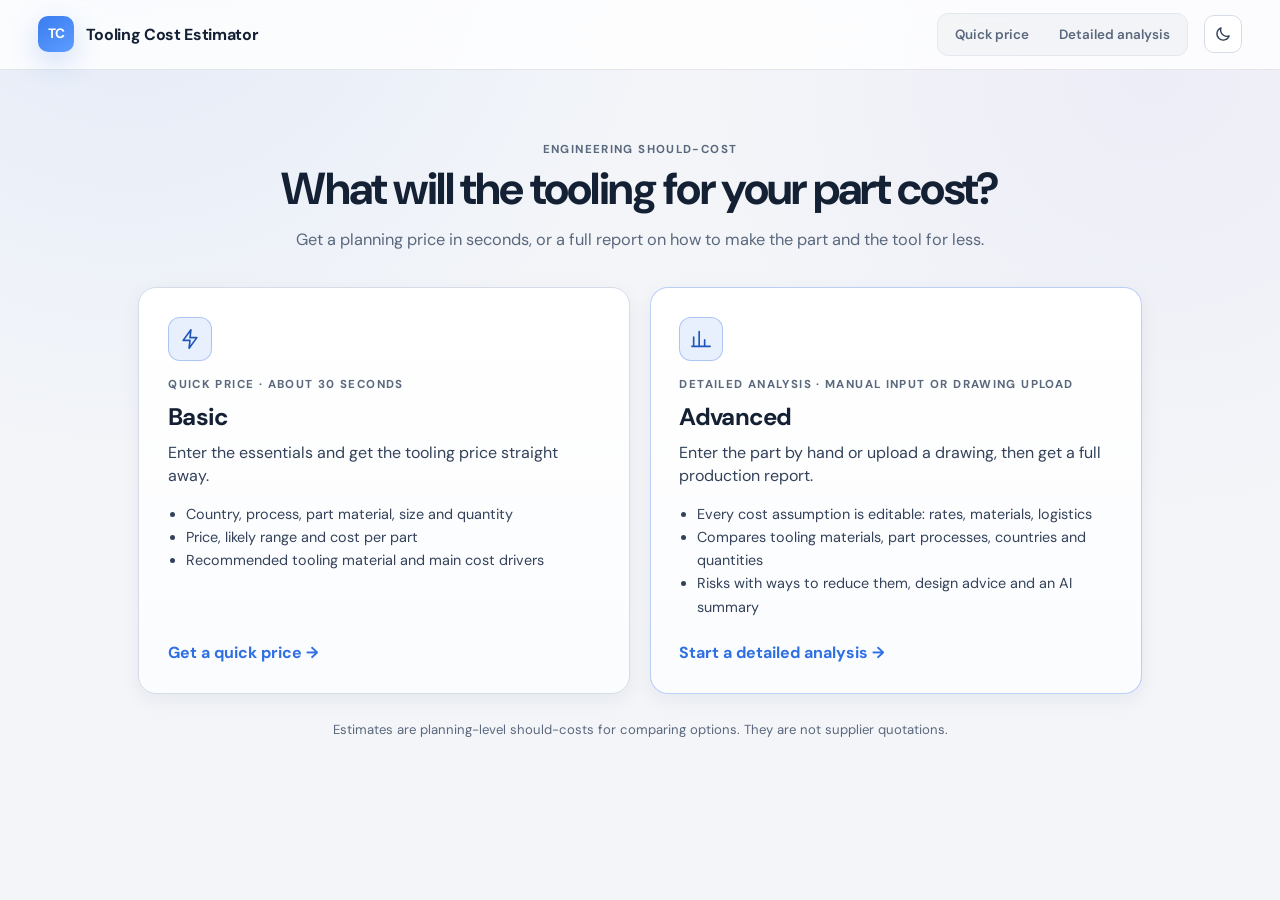
==== commit d8d62699: "Add quick and detailed modes, production report and complete-tool costing Pages and UI - Start page " ====
--- a/frontend/index.html
+++ b/frontend/index.html
@@ -3,8 +3,9 @@
   <head>
     <meta charset="utf-8" />
     <meta name="viewport" content="width=device-width, initial-scale=1" />
-    <meta name="color-scheme" content="dark" />
+    <meta name="color-scheme" content="light dark" />
     <title>Tooling Cost Estimator</title>
+    <meta name="description" content="Estimate tooling cost for a part: a quick price or a detailed production report." />
 
     <link rel="preconnect" href="https://fonts.googleapis.com" />
     <link rel="preconnect" href="https://fonts.gstatic.com" crossorigin />
@@ -13,709 +14,73 @@
       rel="stylesheet"
     />
     <link rel="stylesheet" href="styles.css" />
+    <script src="common.js"></script>
   </head>
 
   <body>
     <div class="app-shell">
       <header class="app-header">
-        <div class="brand-block">
-          <div class="brand-mark" aria-hidden="true">TC</div>
-          <div>
-            <p class="eyebrow">Engineering should-cost</p>
-            <h1>Tooling Cost Estimator</h1>
-            <p class="header-copy">
-              Estimate tooling cost, select a suitable tooling material, and review the
-              recommended manufacturing route in one workflow.
-            </p>
-          </div>
+        <div class="app-header-inner">
+          <a class="brand-link" href="index.html">
+            <span class="brand-mark" aria-hidden="true">TC</span>
+            <span class="brand-name">Tooling Cost Estimator</span>
+          </a>
+          <nav class="mode-nav" aria-label="Estimator mode">
+            <a href="basic.html">Quick price</a>
+            <a href="advanced.html">Detailed analysis</a>
+          </nav>
+          <button type="button" class="theme-toggle" data-theme-toggle aria-label="Switch theme">
+            <svg class="icon-sun" viewBox="0 0 24 24" aria-hidden="true"><circle cx="12" cy="12" r="4.2"/><path d="M12 2.5v2.2M12 19.3v2.2M4.6 4.6l1.6 1.6M17.8 17.8l1.6 1.6M2.5 12h2.2M19.3 12h2.2M4.6 19.4l1.6-1.6M17.8 6.2l1.6-1.6"/></svg>
+            <svg class="icon-moon" viewBox="0 0 24 24" aria-hidden="true"><path d="M20.2 14.6A8.4 8.4 0 0 1 9.4 3.8a8.4 8.4 0 1 0 10.8 10.8Z"/></svg>
+          </button>
         </div>
       </header>
 
-      <nav class="tabs" aria-label="Sections">
-        <div class="tabs-inner">
-          <button type="button" data-tab="calc" aria-selected="true">Overview</button>
-          <button type="button" data-tab="drawing" aria-selected="false">From drawing</button>
-          <button type="button" data-tab="transport" aria-selected="false">Logistics</button>
+      <main class="landing">
+        <div class="landing-intro">
+          <p class="eyebrow">Engineering should-cost</p>
+          <h1>What will the tooling for your part cost?</h1>
+          <p class="header-copy">
+            Get a planning price in seconds, or a full report on how to make the part and the tool for less.
+          </p>
         </div>
-      </nav>
 
-      <main>
-        <section id="panel-calc" class="panel active" aria-labelledby="calc-heading">
-          <div class="overview-grid">
-            <div class="input-column">
-              <div class="section-intro">
-                <div>
-                  <p class="eyebrow">Project inputs</p>
-                  <h2 id="calc-heading">Define the tooling requirement</h2>
-                </div>
-                <span class="status-chip">Editable</span>
-              </div>
+        <div class="mode-cards">
+          <a class="mode-card" href="basic.html">
+            <span class="mode-icon" aria-hidden="true">
+              <svg viewBox="0 0 24 24"><path d="M13 2 4.5 13.5H12L11 22l8.5-11.5H12L13 2Z"/></svg>
+            </span>
+            <span class="eyebrow">Quick price · about 30 seconds</span>
+            <h2>Basic</h2>
+            <p>Enter the essentials and get the tooling price straight away.</p>
+            <ul class="mode-list">
+              <li>Country, process, part material, size and quantity</li>
+              <li>Price, likely range and cost per part</li>
+              <li>Recommended tooling material and main cost drivers</li>
+            </ul>
+            <span class="mode-cta">Get a quick price <span aria-hidden="true">→</span></span>
+          </a>
 
-              <section class="input-card">
-                <div class="section-heading">
-                  <span class="step-number">01</span>
-                  <div>
-                    <h3>Production</h3>
-                    <p>Where and how the part will be manufactured.</p>
-                  </div>
-                </div>
+          <a class="mode-card featured" href="advanced.html">
+            <span class="mode-icon" aria-hidden="true">
+              <svg viewBox="0 0 24 24"><path d="M4 20V10M10 20V4M16 20v-7M22 20H2"/></svg>
+            </span>
+            <span class="eyebrow">Detailed analysis · manual input or drawing upload</span>
+            <h2>Advanced</h2>
+            <p>Enter the part by hand or upload a drawing, then get a full production report.</p>
+            <ul class="mode-list">
+              <li>Every cost assumption is editable: rates, materials, logistics</li>
+              <li>Compares tooling materials, part processes, countries and quantities</li>
+              <li>Risks with ways to reduce them, design advice and an AI summary</li>
+            </ul>
+            <span class="mode-cta">Start a detailed analysis <span aria-hidden="true">→</span></span>
+          </a>
+        </div>
 
-                <div class="form-grid two-col">
-                  <div class="field field-span-2">
-                    <label for="inp-country">Manufacturing country</label>
-                    <select id="inp-country"></select>
-                    <p class="field-help">Loads editable benchmark labor and machine rates.</p>
-                  </div>
-
-                  <div class="field">
-                    <label for="inp-process">Manufacturing process</label>
-                    <select id="inp-process"></select>
-                  </div>
-
-                  <div class="field">
-                    <label for="inp-pqty" id="sets-label">Parts per mold / tool</label>
-                    <select id="inp-pqty"></select>
-                  </div>
-
-                  <div class="field">
-                    <label for="inp-cycles" id="quantity-band-label">Tool life band</label>
-                    <select id="inp-cycles"></select>
-                  </div>
-
-                  <div class="field">
-                    <label for="inp-expected-cycles" id="quantity-label">Expected production cycles</label>
-                    <input id="inp-expected-cycles" type="number" min="1" step="1" />
-                  </div>
-                </div>
-              </section>
-
-              <section class="input-card">
-                <div class="section-heading">
-                  <span class="step-number">02</span>
-                  <div>
-                    <h3>Workpiece</h3>
-                    <p>Material and envelope of the part being produced.</p>
-                  </div>
-                </div>
-
-                <div class="form-grid two-col">
-                  <div class="field field-span-2">
-                    <label for="inp-workpiece-material">Part material</label>
-                    <select id="inp-workpiece-material"></select>
-                  </div>
-
-                  <div class="field field-span-2" id="material-thickness-field">
-                    <label for="inp-material-thickness">Material thickness <span class="unit">mm</span></label>
-                    <input id="inp-material-thickness" type="number" min="0" step="1" />
-                    <p class="field-help">Wall or sheet thickness. Core envelopes may use this value.</p>
-                  </div>
-                </div>
-
-                <div class="dimension-block">
-                  <div class="mini-heading">Part dimensions <span class="unit">mm</span></div>
-                  <div class="dim-row">
-                    <div class="field">
-                      <label for="inp-l">Length</label>
-                      <input id="inp-l" type="number" min="1" step="1" />
-                    </div>
-                    <div class="field">
-                      <label for="inp-w">Width</label>
-                      <input id="inp-w" type="number" min="1" step="1" />
-                    </div>
-                    <div class="field">
-                      <label for="inp-h">Height</label>
-                      <input id="inp-h" type="number" min="1" step="1" />
-                    </div>
-                  </div>
-                </div>
-                <p id="part-shape-note" class="field-help"></p>
-                <div id="workbook-inputs" hidden>
-                  <div class="field">
-                    <label for="inp-sizing-mode">Block sizing basis</label>
-                    <select id="inp-sizing-mode">
-                      <option value="part_scaled">Custom part: adapt reference envelopes</option>
-                      <option value="reference">Exact reference example</option>
-                    </select>
-                  </div>
-                  <p id="reference-scope" class="field-help"></p>
-                  <button id="use-reference-part" type="button" class="secondary-btn">Restore example geometry</button>
-                </div>
-              </section>
-
-              <section class="input-card">
-                <div class="section-heading">
-                  <span class="step-number">03</span>
-                  <div>
-                    <h3>Tool requirements</h3>
-                    <p>Precision, finish and operating conditions that influence material selection.</p>
-                  </div>
-                </div>
-
-                <div class="form-grid two-col">
-                  <div class="field">
-                    <label for="inp-tolerance">Tolerance requirement</label>
-                    <select id="inp-tolerance">
-                      <option value="standard">Standard</option>
-                      <option value="precision">Precision</option>
-                      <option value="high_precision">High precision</option>
-                    </select>
-                  </div>
-
-                  <div class="field">
-                    <label for="inp-surface-finish">Surface finish</label>
-                    <select id="inp-surface-finish">
-                      <option value="standard">Standard</option>
-                      <option value="high">High</option>
-                      <option value="optical">Optical / very high finish</option>
-                    </select>
-                  </div>
-
-                  <div class="field field-span-2">
-                    <label for="inp-cooling">Cooling system</label>
-                    <select id="inp-cooling"></select>
-                  </div>
-                </div>
-
-                <details class="details-card compact-details">
-                  <summary>
-                    <span>Advanced tooling conditions</span>
-                    <span class="summary-meta">Optional</span>
-                  </summary>
-                  <div class="details-body">
-                    <p class="field-help standalone">
-                      Known material characteristics are detected automatically. Use these controls only to add an extra abrasive or corrosive condition.
-                    </p>
-                    <div class="form-grid two-col">
-                      <div class="field">
-                        <label for="inp-abrasive">Abrasive environment</label>
-                        <select id="inp-abrasive">
-                          <option value="false">No additional abrasive condition</option>
-                          <option value="true">Yes</option>
-                        </select>
-                      </div>
-                      <div class="field">
-                        <label for="inp-corrosive">Corrosive environment</label>
-                        <select id="inp-corrosive">
-                          <option value="false">No additional corrosive condition</option>
-                          <option value="true">Yes</option>
-                        </select>
-                      </div>
-                    </div>
-                  </div>
-                </details>
-              </section>
-
-              <section class="input-card">
-                <div class="section-heading">
-                  <span class="step-number">04</span>
-                  <div>
-                    <h3>Logistics</h3>
-                    <p>Transport assumptions applied to the tooling weight.</p>
-                  </div>
-                </div>
-
-                <div class="form-grid two-col">
-                  <div class="field">
-                    <label for="inp-truck">Truck distance <span class="unit">km</span></label>
-                    <input id="inp-truck" type="number" min="0" step="1" />
-                  </div>
-                  <div class="field">
-                    <label for="inp-sea">Sea distance <span class="unit">nautical miles</span></label>
-                    <input id="inp-sea" type="number" min="0" step="1" />
-                  </div>
-                </div>
-              </section>
-
-              <section class="input-card">
-                <h3>Display currency</h3>
-                <p id="currency-note" class="field-help">European countries: EUR. Other countries: USD.</p>
-                <div class="form-grid two-col">
-                  <div class="field"><label for="inp-fx">US dollars per 1 euro</label><input id="inp-fx" type="number" min="0" step="1" placeholder="Required for USD" /></div>
-                  <div class="field"><label for="inp-fx-date">Exchange rate date</label><input id="inp-fx-date" type="date" /></div>
-                </div>
-                <p class="field-help">Enter your agreed exchange rate and its date. Rates are manual and are not refreshed automatically.</p>
-              </section>
-              <details class="details-card cost-assumptions">
-                <summary>
-                  <span>Advanced manufacturing cost assumptions</span>
-                  <span id="country-defaults-flag" class="summary-meta">Country defaults</span>
-                </summary>
-                <div class="details-body">
-                  <div class="inline-callout">
-                    These benchmark values are loaded from the selected country profile and remain fully editable. Modified fields are highlighted. Engineering, electricity, overhead and supplier-margin inputs are retained for reference; the current price model does not apply them.
-                  </div>
-
-                  <div class="assumption-section">
-                    <div class="mini-heading">Engineering &amp; labor</div>
-                    <div class="form-grid two-col">
-                      <div class="field">
-                        <label for="inp-engineering-rate">Engineering rate <span class="unit">€/h</span></label>
-                        <input id="inp-engineering-rate" type="number" min="0" step="1" />
-                      </div>
-                      <div class="field">
-                        <label for="inp-assembly-rate">Assembly / operator <span class="unit">€/h</span></label>
-                        <input id="inp-assembly-rate" type="number" min="0" step="1" />
-                      </div>
-                    </div>
-                  </div>
-
-                  <div class="assumption-section">
-                    <div class="mini-heading">Machining rates</div>
-                    <div class="form-grid two-col">
-                      <div class="field">
-                        <label for="inp-cnc3-rate">CNC 3-axis <span class="unit">€/h</span></label>
-                        <input id="inp-cnc3-rate" type="number" min="0" step="1" />
-                      </div>
-                      <div class="field">
-                        <label for="inp-cnc5-rate">CNC 5-axis <span class="unit">€/h</span></label>
-                        <input id="inp-cnc5-rate" type="number" min="0" step="1" />
-                      </div>
-                      <div class="field">
-                        <label for="inp-edm-rate">Electro-Discharge Machining <span class="unit">€/h</span></label>
-                        <input id="inp-edm-rate" type="number" min="0" step="1" />
-                      </div>
-                      <div class="field">
-                        <label for="inp-grinding-rate">Grinding <span class="unit">€/h</span></label>
-                        <input id="inp-grinding-rate" type="number" min="0" step="1" />
-                      </div>
-                    </div>
-                  </div>
-
-                  <div class="assumption-section">
-                    <div class="mini-heading">Energy &amp; efficiency</div>
-                    <div class="form-grid three-col">
-                      <div class="field">
-                        <label for="inp-electricity">Electricity <span class="unit">€/kWh</span></label>
-                        <input id="inp-electricity" type="number" min="0" step="1" />
-                      </div>
-                      <div class="field">
-                        <label for="inp-machine-efficiency">Machine efficiency <span class="unit">%</span></label>
-                        <input id="inp-machine-efficiency" type="number" min="1" max="100" step="1" />
-                      </div>
-                      <div class="field">
-                        <label for="inp-operator-efficiency">Operator efficiency <span class="unit">%</span></label>
-                        <input id="inp-operator-efficiency" type="number" min="1" max="100" step="1" />
-                      </div>
-                    </div>
-                  </div>
-
-                  <div class="assumption-section">
-                    <div class="mini-heading">Commercial assumptions</div>
-                    <div class="form-grid two-col">
-                      <div class="field">
-                        <label for="inp-overhead-rate">Overhead <span class="unit">%</span></label>
-                        <input id="inp-overhead-rate" type="number" min="0" max="100" step="1" />
-                      </div>
-                      <div class="field">
-                        <label for="inp-margin-rate">Supplier margin <span class="unit">%</span></label>
-                        <input id="inp-margin-rate" type="number" min="0" max="100" step="1" />
-                      </div>
-                    </div>
-                  </div>
-
-                  <button id="reset-country-defaults" type="button" class="secondary-btn">
-                    Restore country defaults
-                  </button>
-                </div>
-              </details>
-
-              <div class="calculate-bar">
-                <div class="calculate-status-wrap">
-                  <span class="status-dot" aria-hidden="true"></span>
-                  <p id="calc-status" class="calc-status" aria-live="polite"></p>
-                </div>
-                <button id="calculate-btn" type="button" class="calculate-btn">
-                  Calculate tooling cost
-                </button>
-              </div>
-            </div>
-
-            <aside class="results-column">
-              <section class="result-card price-card">
-                <div class="result-card-header">
-                  <div>
-                    <p class="eyebrow">Should-cost estimate</p>
-                    <h2 id="price-heading">Tooling price</h2>
-                  </div>
-                  <span id="estimate-state" class="status-chip accent" aria-live="polite">Not calculated</span>
-                </div>
-
-                <div class="price-hero">
-                  <span class="currency">€</span>
-                  <strong id="out-total">—</strong>
-                </div>
-                <p class="price-caption">Estimated tooling price · <span id="result-currency">EUR</span></p>
-                <p id="estimate-scope" class="estimate-warning" role="status"></p>
-
-                <div class="result-summary-grid">
-                  <div class="summary-tile wide">
-                    <span>Costing material</span>
-                    <strong id="out-c12">—</strong>
-                  </div>
-                  <div class="summary-tile wide">
-                    <span>Maximum individual stock dimensions</span>
-                    <strong id="out-c13">—</strong>
-                  </div>
-                </div>
-
-                <div class="model-note">
-                  Working blocks are not a complete installed tool. Component quantities, material benchmarks and tooling manufacturing routes can be reviewed below.
-                </div>
-
-                <details class="technical-details tooling-block-details" open>
-                  <summary>Tool block sizing</summary>
-                  <div class="details-body">
-                    <p id="tooling-sizing-basis" class="field-help standalone">
-                      Calculate to see the working-block sizing assumptions.
-                    </p>
-                    <p class="field-help">Scroll across the table to see stock, material and process details.</p>
-                    <div class="table-wrap" role="region" aria-label="Component stock and material details" tabindex="0">
-                      <table class="outputs-table block-table" id="out-blocks">
-                        <thead>
-                          <tr>
-                            <th>Component</th>
-                            <th>Role</th>
-                            <th>Pieces</th>
-                            <th>Raw stock</th>
-                            <th>Material / process note</th>
-                          </tr>
-                        </thead>
-                        <tbody></tbody>
-                      </table>
-                    </div>
-                  </div>
-                </details>
-
-                <section id="workbook-results" hidden>
-                  <p id="block-counts" class="field-help"></p>
-                  <p id="grade-summary" class="field-help"></p>
-                  <div class="section-title-row">
-                    <h3>Component inputs</h3>
-                    <span id="block-modified" class="summary-meta">Workbook defaults</span>
-                  </div>
-                  <div id="block-editors"></div>
-                  <button id="reset-blocks" type="button" class="secondary-btn">Restore all component defaults</button>
-                  <details class="technical-details">
-                    <summary>Estimate scope and design checks</summary>
-                    <ul id="estimate-warnings" class="recommendation-list"></ul>
-                    <p id="cost-model-note" class="field-help"></p>
-                    <h4>Before ordering stock</h4>
-                    <ul id="sizing-checklist" class="recommendation-list"></ul>
-                  </details>
-                  <details class="technical-details">
-                    <summary>Block roles and sizing rules</summary>
-                    <dl id="sizing-glossary" class="sizing-glossary"></dl>
-                    <ol id="sizing-steps" class="recommendation-list"></ol>
-                    <h4>Worked example: 100 mm wax sphere</h4>
-                    <p class="field-help">Two female halves enclose the sphere. Select Investment casting to calculate this example and edit its assumptions.</p>
-                    <div class="table-wrap"><table class="outputs-table"><tbody id="sizing-example"></tbody></table></div>
-                  </details>
-                </section>
-
-                <details class="technical-details">
-                  <summary>Cost breakdown &amp; technical calculation details</summary>
-                  <div class="details-body table-wrap">
-                    <table class="outputs-table" id="out-main">
-                      <tbody></tbody>
-                    </table>
-                  </div>
-                </details>
-              </section>
-
-              <section class="result-card recommendation-card">
-                <div class="result-card-header">
-                  <div>
-                    <p class="eyebrow">Engineering recommendation</p>
-                    <h2>Tooling strategy</h2>
-                  </div>
-                  <strong id="rec-confidence" class="confidence-badge">—</strong>
-                </div>
-
-                <p id="confidence-explanation" class="field-help">Calculate to see how closely your inputs match the material-selection rules.</p>
-                <p class="field-help">Confidence describes the rule match, not a measured probability or a guarantee of tool life. Selection reasons appear below.</p>
-                <div class="material-hero">
-                  <span>Recommended material</span>
-                  <strong id="rec-material">—</strong>
-                </div>
-
-                <details id="legacy-tooling-assumptions" class="details-card tooling-assumptions" open>
-                  <summary>
-                    <span>Material &amp; manufacturing assumptions</span>
-                    <span class="summary-meta">Editable</span>
-                  </summary>
-                  <div class="details-body">
-                    <p class="field-help standalone">
-                      Recommended benchmark values are loaded automatically. Edit them when you have supplier-specific data.
-                    </p>
-
-                    <div class="mini-heading">Material assumptions</div>
-                    <div class="form-grid two-col">
-                      <div class="field">
-                        <label for="inp-tool-density">Density <span class="unit">kg/m³</span></label>
-                        <input id="inp-tool-density" type="number" min="1" step="1" />
-                      </div>
-                      <div class="field">
-                        <label for="inp-tool-price">Material price <span class="unit">€/t</span></label>
-                        <input id="inp-tool-price" type="number" min="0" step="1" />
-                      </div>
-                      <div class="field">
-                        <label for="inp-tool-mrr">Removal rate <span class="unit">cm³/min</span></label>
-                        <input id="inp-tool-mrr" type="number" min="0" step="1" />
-                      </div>
-                      <div class="field">
-                        <label for="inp-milling-volume-factor">Milling volume factor</label>
-                        <input id="inp-milling-volume-factor" type="number" min="0" step="1" />
-                      </div>
-                      <div class="field">
-                        <label for="inp-milling-tool-price">Milling tool price <span class="unit">€</span></label>
-                        <input id="inp-milling-tool-price" type="number" min="0" step="1" />
-                      </div>
-                      <div class="field">
-                        <label for="inp-heat-treatment">Heat treatment <span class="unit">€/kg</span></label>
-                        <input id="inp-heat-treatment" type="number" min="0" step="1" />
-                      </div>
-                    </div>
-
-                    <div class="route-heading-row">
-                      <div class="mini-heading">Manufacturing route allocation</div>
-                      <div class="route-total-pill">Total <strong id="route-total">100%</strong></div>
-                    </div>
-
-                    <div class="form-grid two-col route-grid">
-                      <div class="field">
-                        <label for="inp-route-cnc3">CNC 3-axis <span class="unit">%</span></label>
-                        <input id="inp-route-cnc3" type="number" min="0" max="100" step="1" />
-                      </div>
-                      <div class="field">
-                        <label for="inp-route-cnc5">CNC 5-axis <span class="unit">%</span></label>
-                        <input id="inp-route-cnc5" type="number" min="0" max="100" step="1" />
-                      </div>
-                      <div class="field">
-                        <label for="inp-route-edm">Electro-Discharge Machining <span class="unit">%</span></label>
-                        <input id="inp-route-edm" type="number" min="0" max="100" step="1" />
-                      </div>
-                      <div class="field">
-                        <label for="inp-route-grinding">Grinding <span class="unit">%</span></label>
-                        <input id="inp-route-grinding" type="number" min="0" max="100" step="1" />
-                      </div>
-                    </div>
-
-                    <button id="reset-tooling-defaults" type="button" class="secondary-btn">
-                      Restore recommended defaults
-                    </button>
-                  </div>
-                </details>
-
-                <div class="recommendation-section">
-                  <div class="section-title-row">
-                    <h3>Potential risks during production</h3>
-                    <span class="mini-badge">Risk drivers</span>
-                  </div>
-                  <p class="field-help">Potential tooling risks associated with your material and production requirements. These are possible issues, not predicted failures.</p>
-                  <ul id="rec-failure-modes" class="recommendation-list risk-list">
-                    <li>Calculate to generate recommendation.</li>
-                  </ul>
-                </div>
-
-                <div class="recommendation-section">
-                  <h3>Why this material?</h3>
-                  <ul id="rec-reasons" class="recommendation-list reason-list">
-                    <li>Calculate to generate recommendation.</li>
-                  </ul>
-                </div>
-
-                <div class="recommendation-section route-section">
-                  <h3>Recommended tooling manufacturing route</h3>
-                  <ol id="rec-operations" class="recommendation-list recommendation-route">
-                    <li>Calculate to generate recommendation.</li>
-                  </ol>
-                </div>
-
-                <div class="model-note small">
-                  Material selection and manufacturing-route recommendations are generated from the process, tool-life target, workpiece material and identified failure risks.
-                </div>
-              </section>
-            </aside>
-          </div>
-        </section>
-
-        <section id="panel-drawing" class="panel" aria-labelledby="drawing-heading">
-          <div class="drawing-shell">
-            <div class="section-intro">
-              <div>
-                <p class="eyebrow">Drawing to estimate</p>
-                <h2 id="drawing-heading">Estimate tooling cost from a part drawing</h2>
-              </div>
-              <span id="drawing-state" class="status-chip accent" aria-live="polite">No drawing</span>
-            </div>
-
-            <div class="drawing-grid">
-              <section class="input-card drawing-upload-card">
-                <div class="section-heading">
-                  <span class="step-number">01</span>
-                  <div>
-                    <h3>Upload drawing</h3>
-                    <p>PDF, PNG, JPG, WEBP, TIFF, BMP or GIF · up to 15 MB</p>
-                  </div>
-                </div>
-
-                <div id="drop-zone" class="drop-zone" role="button" tabindex="0" aria-describedby="drop-zone-hint">
-                  <svg class="drop-icon" viewBox="0 0 24 24" aria-hidden="true"><path d="M12 16V4m0 0-4.5 4.5M12 4l4.5 4.5M4 15v3a2 2 0 0 0 2 2h12a2 2 0 0 0 2-2v-3" fill="none" stroke="currentColor" stroke-width="1.8" stroke-linecap="round" stroke-linejoin="round"/></svg>
-                  <strong>Drop a drawing here</strong>
-                  <span>or <span class="link-like">browse your computer</span></span>
-                  <span id="drop-zone-hint" class="drop-hint">You can also paste a screenshot (Ctrl+V / ⌘V).</span>
-                </div>
-                <p id="drawing-upload-error" class="upload-error" role="alert" hidden></p>
-                <input id="drawing-file" type="file" accept=".pdf,.png,.jpg,.jpeg,.webp,.tif,.tiff,.bmp,.gif,application/pdf,image/*" hidden />
-
-                <div id="drawing-preview" class="drawing-preview" hidden>
-                  <div id="drawing-preview-frame" class="drawing-preview-frame"></div>
-                  <div class="drawing-file-row">
-                    <span id="drawing-file-name" class="drawing-file-name"></span>
-                    <button id="drawing-replace" type="button" class="secondary-btn">Upload another</button>
-                  </div>
-                </div>
-
-                <p class="field-help">The drawing is sent to the configured AI model for reading. CAD-exported PDFs give the most reliable result: their values are cross-checked against the text inside the PDF.</p>
-              </section>
-
-              <section class="input-card drawing-results-card">
-                <div class="section-heading">
-                  <span class="step-number">02</span>
-                  <div>
-                    <h3>Check recognized values</h3>
-                    <p>Overall part envelope in millimetres. Every value stays editable.</p>
-                  </div>
-                </div>
-
-                <div id="drawing-empty" class="drawing-empty">Upload a drawing to read its dimensions.</div>
-                <div id="drawing-loading" class="drawing-loading" hidden>
-                  <span class="spinner" aria-hidden="true"></span>
-                  <span id="drawing-loading-text">Reading drawing…</span>
-                </div>
-                <div id="drawing-error" class="drawing-error" role="alert" hidden></div>
-
-                <div id="drawing-fields" hidden>
-                  <p id="drawing-part-name" class="drawing-part-name"></p>
-                  <div class="drawing-dims">
-                    <div class="field">
-                      <label for="drawing-l">Length <span class="unit">mm</span></label>
-                      <input id="drawing-l" type="number" min="0" step="any" />
-                      <p id="drawing-l-source" class="dim-source"></p>
-                    </div>
-                    <div class="field">
-                      <label for="drawing-w">Width <span class="unit">mm</span></label>
-                      <input id="drawing-w" type="number" min="0" step="any" />
-                      <p id="drawing-w-source" class="dim-source"></p>
-                    </div>
-                    <div class="field">
-                      <label for="drawing-h">Height <span class="unit">mm</span></label>
-                      <input id="drawing-h" type="number" min="0" step="any" />
-                      <p id="drawing-h-source" class="dim-source"></p>
-                    </div>
-                  </div>
-                  <div class="form-grid two-col">
-                    <div class="field">
-                      <label for="drawing-t">Wall / material thickness <span class="unit">mm</span></label>
-                      <input id="drawing-t" type="number" min="0" step="any" />
-                      <p id="drawing-t-source" class="dim-source"></p>
-                    </div>
-                    <div class="field">
-                      <label for="drawing-material">Part material</label>
-                      <select id="drawing-material"></select>
-                      <p id="drawing-material-source" class="dim-source"></p>
-                    </div>
-                  </div>
-                  <ul id="drawing-warnings" class="drawing-warnings"></ul>
-                  <details class="technical-details drawing-all-dims">
-                    <summary id="drawing-all-dims-summary">All dimensions read</summary>
-                    <div class="details-body">
-                      <div class="table-wrap" role="region" aria-label="All dimensions read from the drawing" tabindex="0">
-                        <table class="outputs-table">
-                          <thead><tr><th>As printed</th><th>Unit</th><th>View</th><th>Measures</th><th>Check</th></tr></thead>
-                          <tbody id="drawing-all-dims"></tbody>
-                        </table>
-                      </div>
-                    </div>
-                  </details>
-                  <p id="drawing-model" class="field-help"></p>
-                </div>
-              </section>
-            </div>
-
-            <section class="input-card drawing-cost-card">
-              <div class="section-heading">
-                <span class="step-number">03</span>
-                <div>
-                  <h3>Calculate tooling cost</h3>
-                  <p>These settings are shared with Overview, where all other assumptions can be edited.</p>
-                </div>
-              </div>
-              <div class="drawing-cost-grid">
-                <div class="form-grid two-col">
-                  <div class="field">
-                    <label for="drawing-country">Manufacturing country</label>
-                    <select id="drawing-country" data-mirror="inp-country"></select>
-                  </div>
-                  <div class="field">
-                    <label for="drawing-process">Manufacturing process</label>
-                    <select id="drawing-process" data-mirror="inp-process"></select>
-                  </div>
-                  <div class="field field-span-2">
-                    <label for="drawing-pqty" data-label-from="sets-label">Parts per mold / tool</label>
-                    <select id="drawing-pqty" data-mirror="inp-pqty"></select>
-                  </div>
-                  <div class="field">
-                    <label for="drawing-cycles" data-label-from="quantity-band-label">Tool life band</label>
-                    <select id="drawing-cycles" data-mirror="inp-cycles"></select>
-                  </div>
-                  <div class="field">
-                    <label for="drawing-expected" data-label-from="quantity-label">Expected production cycles</label>
-                    <input id="drawing-expected" type="number" min="1" step="1" data-mirror="inp-expected-cycles" />
-                  </div>
-                </div>
-                <div class="drawing-cost-result">
-                  <button id="drawing-calc-btn" type="button" class="calculate-btn" disabled>Use these values &amp; calculate</button>
-                  <p id="drawing-calc-status" class="field-help" aria-live="polite">Upload a drawing first.</p>
-                  <div id="drawing-cost" class="drawing-cost" hidden>
-                    <span class="eyebrow">Estimated tooling price</span>
-                    <div class="price-hero"><span id="drawing-cost-currency" class="currency">€</span><strong id="drawing-cost-total">—</strong></div>
-                    <p id="drawing-cost-detail" class="price-caption"></p>
-                    <p id="drawing-cost-scope" class="estimate-warning"></p>
-                    <button id="drawing-open-breakdown" type="button" class="secondary-btn">Open full breakdown</button>
-                  </div>
-                </div>
-              </div>
-            </section>
-          </div>
-        </section>
-
-        <section id="panel-transport" class="panel" aria-labelledby="transport-heading">
-          <div class="reference-shell">
-            <div class="section-intro reference-intro">
-              <div>
-                <p class="eyebrow">Logistics assumptions</p>
-                <h2 id="transport-heading">Transport parameters</h2>
-              </div>
-            </div>
-            <div class="reference-card">
-              <p class="reference-copy">Distances are entered in Overview. Freight prices below apply to one vehicle or sea load. The estimate allocates them to the tooling weight, or charges whole loads.</p>
-              <div class="form-grid two-col">
-<div class="field"><label for="road-rate">Road freight rate <span class="unit">€/vehicle-km</span></label><input id="road-rate" type="number" min="0" step="1" value="5.6" /></div><div class="field"><label for="sea-rate">Sea freight rate <span class="unit">€/load-nautical mile</span></label><input id="sea-rate" type="number" min="0" step="1" value="0.7482828282828283" /></div><div class="field"><label for="road-load">Road load capacity <span class="unit">kg</span></label><input id="road-load" type="number" min="0" step="1" value="18000" /></div><div class="field"><label for="sea-load">Sea load capacity <span class="unit">kg</span></label><input id="sea-load" type="number" min="0" step="1" value="27000" /></div><div class="field"><label for="road-journeys">Charged road journeys <span class="unit"></span></label><input id="road-journeys" type="number" min="1" step="1" value="2" /></div><div class="field"><label for="sea-journeys">Charged sea journeys <span class="unit"></span></label><input id="sea-journeys" type="number" min="1" step="1" value="2" /></div>
-              <div class="field field-span-2"><label for="freight-allocation">Freight allocation</label><select id="freight-allocation"><option value="proportional">Proportional share by weight</option><option value="whole_load">Whole loads (rounded up)</option></select></div>
-              </div>
-              <p class="field-help">Two charged journeys preserve the original estimate’s ×2 factor. Change this to match your shipment. Proportional allocation may differ from a carrier’s minimum charge.</p>
-              <button id="reset-logistics" class="secondary-btn" type="button">Restore freight defaults</button>
-              <div id="freight-breakdown" class="model-note" aria-live="polite">Calculate to see road and sea freight costs.</div>
-              <p class="field-help">Freight = distance × rate × load allocation × charged journeys. Freight amounts are shown before the estimate’s final 10% markup.</p>
-              <p id="logistics-status" class="field-help" aria-live="polite"></p>
-            </div>
-          </div>
-        </section>
+        <p class="landing-note">
+          Estimates are planning-level should-costs for comparing options. They are not supplier quotations.
+        </p>
       </main>
     </div>
-
-    <script src="workbook.js"></script>
-    <script src="app.js"></script>
   </body>
 </html>
--- a/frontend/styles.css
+++ b/frontend/styles.css
@@ -1,4 +1,59 @@
 :root {
+  --radius-lg: 18px;
+  --radius-md: 12px;
+  --radius-sm: 9px;
+  --font: "DM Sans", "Segoe UI", system-ui, sans-serif;
+  --mono: "JetBrains Mono", "SF Mono", ui-monospace, monospace;
+  color-scheme: light;
+  --bg: #f3f5f9;
+  --bg-soft: #edf1f6;
+  --surface: #ffffff;
+  --surface-raised: #ffffff;
+  --surface-soft: #f6f8fb;
+  --surface-hover: #edf2fa;
+  --border: #d5dce7;
+  --border-soft: #e3e8ef;
+  --text: #142033;
+  --text-strong: #0b1526;
+  --text-soft: #33425a;
+  --muted: #5a687d;
+  --muted-2: #758297;
+  --accent: #2f6fe4;
+  --accent-hover: #245bc0;
+  --accent-text: #1f56b8;
+  --link-hover: #1d4ea6;
+  --accent-soft: rgba(47, 111, 228, 0.1);
+  --accent-faint: rgba(47, 111, 228, 0.05);
+  --accent-border: rgba(47, 111, 228, 0.32);
+  --accent-shadow: rgba(47, 111, 228, 0.22);
+  --focus-ring: rgba(47, 111, 228, 0.18);
+  --ok: #0c8a5f;
+  --ok-soft: rgba(12, 138, 95, 0.09);
+  --warn: #a5670a;
+  --danger: #c93a3a;
+  --tint: rgba(15, 30, 60, 0.035);
+  --inset-bg: rgba(15, 30, 60, 0.035);
+  --header-bg: rgba(255, 255, 255, 0.8);
+  --header-border: rgba(20, 32, 51, 0.1);
+  --tabs-bg: rgba(255, 255, 255, 0.92);
+  --sticky-bg: rgba(255, 255, 255, 0.95);
+  --card-grad-1: #ffffff;
+  --card-grad-2: #fbfcfe;
+  --glow-1: rgba(47, 111, 228, 0.08);
+  --glow-2: rgba(110, 90, 200, 0.05);
+  --input-bg: #ffffff;
+  --input-bg-focus: #ffffff;
+  --input-border: #c9d2df;
+  --input-border-hover: #a9b6c8;
+  --placeholder: #93a0b3;
+  --shadow-lg: 0 20px 50px rgba(20, 32, 51, 0.08);
+  --shadow-sm: 0 6px 20px rgba(20, 32, 51, 0.06);
+}
+
+/* Dark theme: follows the system unless the visitor picked a theme. */
+@media (prefers-color-scheme: dark) {
+  :root:not([data-theme="light"]) {
+  color-scheme: dark;
   --bg: #0b1016;
   --bg-soft: #0f151d;
   --surface: #131b26;
@@ -8,24 +63,88 @@
   --border: #273548;
   --border-soft: #202c3b;
   --text: #edf3fb;
+  --text-strong: #ffffff;
   --text-soft: #c5d0df;
   --muted: #8597ad;
   --muted-2: #64748b;
   --accent: #4c8dff;
   --accent-hover: #6ba0ff;
+  --accent-text: #9ec0ff;
+  --link-hover: #8db5ff;
   --accent-soft: rgba(76, 141, 255, 0.12);
+  --accent-faint: rgba(76, 141, 255, 0.065);
   --accent-border: rgba(76, 141, 255, 0.35);
+  --accent-shadow: rgba(61, 128, 238, 0.24);
+  --focus-ring: rgba(76, 141, 255, 0.14);
   --ok: #42d6a4;
   --ok-soft: rgba(66, 214, 164, 0.1);
   --warn: #f4bd4c;
   --danger: #ff7474;
+  --tint: rgba(255, 255, 255, 0.03);
+  --inset-bg: rgba(8, 13, 18, 0.3);
+  --header-bg: rgba(11, 16, 22, 0.72);
+  --header-border: rgba(39, 53, 72, 0.8);
+  --tabs-bg: rgba(11, 16, 22, 0.9);
+  --sticky-bg: rgba(15, 21, 29, 0.93);
+  --card-grad-1: rgba(24, 34, 49, 0.96);
+  --card-grad-2: rgba(19, 27, 38, 0.98);
+  --glow-1: rgba(62, 115, 196, 0.16);
+  --glow-2: rgba(88, 70, 175, 0.09);
+  --input-bg: #0d141c;
+  --input-bg-focus: #0f1721;
+  --input-border: #314156;
+  --input-border-hover: #41546c;
+  --placeholder: #526279;
   --shadow-lg: 0 28px 70px rgba(0, 0, 0, 0.28);
   --shadow-sm: 0 10px 30px rgba(0, 0, 0, 0.16);
-  --radius-lg: 18px;
-  --radius-md: 12px;
-  --radius-sm: 9px;
-  --font: "DM Sans", "Segoe UI", system-ui, sans-serif;
-  --mono: "JetBrains Mono", "SF Mono", ui-monospace, monospace;
+  }
+}
+
+:root[data-theme="dark"] {
+  color-scheme: dark;
+  --bg: #0b1016;
+  --bg-soft: #0f151d;
+  --surface: #131b26;
+  --surface-raised: #182231;
+  --surface-soft: #101821;
+  --surface-hover: #1d2938;
+  --border: #273548;
+  --border-soft: #202c3b;
+  --text: #edf3fb;
+  --text-strong: #ffffff;
+  --text-soft: #c5d0df;
+  --muted: #8597ad;
+  --muted-2: #64748b;
+  --accent: #4c8dff;
+  --accent-hover: #6ba0ff;
+  --accent-text: #9ec0ff;
+  --link-hover: #8db5ff;
+  --accent-soft: rgba(76, 141, 255, 0.12);
+  --accent-faint: rgba(76, 141, 255, 0.065);
+  --accent-border: rgba(76, 141, 255, 0.35);
+  --accent-shadow: rgba(61, 128, 238, 0.24);
+  --focus-ring: rgba(76, 141, 255, 0.14);
+  --ok: #42d6a4;
+  --ok-soft: rgba(66, 214, 164, 0.1);
+  --warn: #f4bd4c;
+  --danger: #ff7474;
+  --tint: rgba(255, 255, 255, 0.03);
+  --inset-bg: rgba(8, 13, 18, 0.3);
+  --header-bg: rgba(11, 16, 22, 0.72);
+  --header-border: rgba(39, 53, 72, 0.8);
+  --tabs-bg: rgba(11, 16, 22, 0.9);
+  --sticky-bg: rgba(15, 21, 29, 0.93);
+  --card-grad-1: rgba(24, 34, 49, 0.96);
+  --card-grad-2: rgba(19, 27, 38, 0.98);
+  --glow-1: rgba(62, 115, 196, 0.16);
+  --glow-2: rgba(88, 70, 175, 0.09);
+  --input-bg: #0d141c;
+  --input-bg-focus: #0f1721;
+  --input-border: #314156;
+  --input-border-hover: #41546c;
+  --placeholder: #526279;
+  --shadow-lg: 0 28px 70px rgba(0, 0, 0, 0.28);
+  --shadow-sm: 0 10px 30px rgba(0, 0, 0, 0.16);
 }
 
 *,
@@ -47,8 +166,8 @@
   color: var(--text);
   line-height: 1.45;
   background:
-    radial-gradient(circle at 10% -10%, rgba(62, 115, 196, 0.16), transparent 34rem),
-    radial-gradient(circle at 90% 8%, rgba(88, 70, 175, 0.09), transparent 28rem),
+    radial-gradient(circle at 10% -10%, var(--glow-1), transparent 34rem),
+    radial-gradient(circle at 90% 8%, var(--glow-2), transparent 28rem),
     var(--bg);
 }
 
@@ -70,7 +189,7 @@
 }
 
 a:hover {
-  color: #8db5ff;
+  color: var(--link-hover);
 }
 
 .app-shell {
@@ -78,8 +197,8 @@
 }
 
 .app-header {
-  border-bottom: 1px solid rgba(39, 53, 72, 0.8);
-  background: rgba(11, 16, 22, 0.72);
+  border-bottom: 1px solid var(--header-border);
+  background: var(--header-bg);
   backdrop-filter: blur(16px);
 }
 
@@ -103,7 +222,7 @@
   letter-spacing: -0.04em;
   color: white;
   background: linear-gradient(145deg, #397cf0, #5e9cff);
-  box-shadow: 0 10px 30px rgba(61, 139, 253, 0.24);
+  box-shadow: 0 10px 30px var(--accent-shadow);
 }
 
 .eyebrow {
@@ -134,7 +253,7 @@
   top: 0;
   z-index: 30;
   border-bottom: 1px solid var(--border-soft);
-  background: rgba(11, 16, 22, 0.9);
+  background: var(--tabs-bg);
   backdrop-filter: blur(16px);
 }
 
@@ -167,11 +286,11 @@
 
 .tabs button:hover {
   color: var(--text);
-  background: rgba(255,255,255,0.035);
+  background: var(--tint);
 }
 
 .tabs button[aria-selected="true"] {
-  color: #fff;
+  color: var(--text-strong);
   background: var(--accent-soft);
   border-color: var(--accent-border);
 }
@@ -256,7 +375,7 @@
 }
 
 .status-chip.accent {
-  color: #9ec0ff;
+  color: var(--accent-text);
   border-color: var(--accent-border);
   background: var(--accent-soft);
 }
@@ -266,7 +385,7 @@
 .reference-card,
 .details-card {
   border: 1px solid var(--border);
-  background: linear-gradient(180deg, rgba(24,34,49,0.96), rgba(19,27,38,0.98));
+  background: linear-gradient(180deg, var(--card-grad-1), var(--card-grad-2));
   box-shadow: var(--shadow-sm);
 }
 
@@ -301,7 +420,7 @@
   border-radius: 9px;
   display: grid;
   place-items: center;
-  color: #9ec0ff;
+  color: var(--accent-text);
   background: var(--accent-soft);
   border: 1px solid var(--accent-border);
   font-family: var(--mono);
@@ -364,9 +483,9 @@
   width: 100%;
   height: 43px;
   padding: 0 0.78rem;
-  border: 1px solid #314156;
+  border: 1px solid var(--input-border);
   border-radius: var(--radius-sm);
-  background: #0d141c;
+  background: var(--input-bg);
   color: var(--text);
   outline: none;
   transition: border-color .15s ease, box-shadow .15s ease, background .15s ease;
@@ -374,18 +493,18 @@
 
 .field input[type="number"]:hover,
 .field select:hover {
-  border-color: #41546c;
+  border-color: var(--input-border-hover);
 }
 
 .field input:focus,
 .field select:focus {
   border-color: var(--accent);
-  box-shadow: 0 0 0 3px rgba(76,141,255,.14);
-  background: #0f1721;
+  box-shadow: 0 0 0 3px var(--focus-ring);
+  background: var(--input-bg-focus);
 }
 
 .field input::placeholder {
-  color: #526279;
+  color: var(--placeholder);
 }
 
 .field-help {
@@ -461,7 +580,7 @@
   display: grid;
   place-items: center;
   border-radius: 6px;
-  background: rgba(255,255,255,.035);
+  background: var(--tint);
   color: var(--muted);
   margin-right: -0.2rem;
 }
@@ -487,7 +606,7 @@
   border: 1px solid var(--accent-border);
   border-left: 3px solid var(--accent);
   border-radius: 10px;
-  background: rgba(76,141,255,.065);
+  background: var(--accent-faint);
   color: var(--muted);
   font-size: 0.78rem;
   line-height: 1.55;
@@ -505,10 +624,10 @@
 }
 
 .secondary-btn {
-  border: 1px solid #34465d;
+  border: 1px solid var(--input-border);
   border-radius: 9px;
   padding: 0.58rem 0.8rem;
-  background: #111a24;
+  background: var(--input-bg);
   color: var(--text-soft);
   font-weight: 700;
   font-size: 0.78rem;
@@ -517,9 +636,9 @@
 }
 
 .secondary-btn:hover {
-  border-color: #4c6280;
+  border-color: var(--input-border-hover);
   color: var(--text);
-  background: #162130;
+  background: var(--surface-hover);
 }
 
 .calculate-bar {
@@ -534,7 +653,7 @@
   margin-top: 1.1rem;
   border: 1px solid var(--border);
   border-radius: 14px;
-  background: rgba(15, 21, 29, 0.93);
+  background: var(--sticky-bg);
   backdrop-filter: blur(16px);
   box-shadow: var(--shadow-lg);
 }
@@ -578,7 +697,7 @@
   font-size: 0.84rem;
   font-weight: 800;
   cursor: pointer;
-  box-shadow: 0 8px 24px rgba(61,128,238,.24);
+  box-shadow: 0 8px 24px var(--accent-shadow);
   transition: transform .15s ease, filter .15s ease, opacity .15s ease;
 }
 
@@ -641,7 +760,7 @@
   padding: 0.85rem 0.9rem;
   border: 1px solid var(--border-soft);
   border-radius: 11px;
-  background: rgba(8,13,18,.32);
+  background: var(--inset-bg);
 }
 
 .summary-tile span,
@@ -776,7 +895,7 @@
   padding: 0.34rem 0.6rem;
   border: 1px solid var(--border);
   color: var(--muted);
-  background: rgba(255,255,255,.025);
+  background: var(--tint);
   font-size: 0.71rem;
   text-transform: uppercase;
   letter-spacing: 0.07em;
@@ -864,9 +983,9 @@
 
 .chip-list li {
   padding: 0.38rem 0.62rem;
-  border: 1px solid #35445a;
+  border: 1px solid var(--input-border);
   border-radius: 999px;
-  background: rgba(255,255,255,.025);
+  background: var(--tint);
   color: var(--text-soft);
   font-size: 0.74rem;
 }
@@ -896,7 +1015,7 @@
   place-items: center;
   border: 1px solid var(--accent-border);
   border-radius: 8px;
-  color: #a9c6ff;
+  color: var(--accent-text);
   background: var(--accent-soft);
   font-family: var(--mono);
   font-size: 0.7rem;
@@ -943,7 +1062,7 @@
   padding: 0.85rem;
   border: 1px solid var(--border-soft);
   border-radius: 11px;
-  background: rgba(8,13,18,.3);
+  background: var(--inset-bg);
 }
 
 .reference-stats span {
@@ -1073,7 +1192,7 @@
 #reset-tooling-defaults, #reset-country-defaults, #reset-logistics { margin-top: 1.5rem; display: block; }
 .field label { align-items: flex-start; flex-wrap: wrap; }
 .field label .unit { margin-left: auto; white-space: nowrap; }
-.field input[type="date"] { width: 100%; min-height: 43px; color: var(--text); background: #0d141c; border: 1px solid #314156; border-radius: 9px; padding: .5rem; color-scheme: dark; }
+.field input[type="date"] { width: 100%; min-height: 43px; color: var(--text); background: var(--input-bg); border: 1px solid var(--input-border); border-radius: 9px; padding: .5rem; color-scheme: inherit; }
 .field input.modified { border-color: var(--warn); background: rgba(244,189,76,.07); }
 #country-defaults-flag.modified { color: var(--warn); border-color: var(--warn); }
 .risk-list { padding-left: 1.15rem; }
@@ -1108,7 +1227,7 @@
 #workbook-results { margin-top: 20px; }
 #workbook-results .technical-details { margin-top: 20px; }
 #workbook-results .secondary-btn { margin-top: 20px; }
-.estimate-warning { color: #eabf58; font-weight: 600; }
+.estimate-warning { color: var(--warn); font-weight: 600; }
 .estimate-warning:empty { display: none; }
 .sizing-glossary dt { font-weight: 600; margin-top: 12px; }
 .sizing-glossary dd { margin: 4px 0 12px; line-height: 1.5; }
@@ -1125,11 +1244,11 @@
 
 .drop-zone {
   display: grid; justify-items: center; gap: 0.35rem; text-align: center;
-  padding: 2.4rem 1rem; border: 1.5px dashed #3a4d66; border-radius: var(--radius-md);
+  padding: 2.4rem 1rem; border: 1.5px dashed var(--input-border-hover); border-radius: var(--radius-md);
   background: var(--surface-soft); color: var(--text-soft); cursor: pointer;
   transition: border-color .15s ease, background .15s ease, padding .15s ease;
 }
-.drop-zone:hover, .drop-zone:focus-visible { border-color: var(--accent); background: #121d2b; outline: none; }
+.drop-zone:hover, .drop-zone:focus-visible { border-color: var(--accent); background: var(--surface-hover); outline: none; }
 .drop-zone.dragging { border-color: var(--accent); border-style: solid; background: var(--accent-soft); }
 .drop-zone strong { color: var(--text); font-size: 0.95rem; }
 .drop-zone .link-like { color: var(--accent-hover); font-weight: 700; text-decoration: underline; text-underline-offset: 3px; }
@@ -1193,3 +1312,267 @@
   .drawing-dims { grid-template-columns: 1fr; }
   .drop-zone { padding: 1.6rem 0.8rem; }
 }
+
+/* =========================================================
+   Header, mode switch and theme toggle (all pages)
+   ========================================================= */
+
+.app-header-inner {
+  max-width: 1440px;
+  margin: 0 auto;
+  padding: 0.8rem clamp(1rem, 3vw, 2.5rem);
+  display: flex;
+  align-items: center;
+  gap: 1rem;
+}
+.brand-link { display: flex; align-items: center; gap: 0.7rem; color: var(--text); min-width: 0; }
+.brand-link:hover { color: var(--text-strong); }
+.app-header .brand-mark { width: 36px; height: 36px; flex-basis: 36px; border-radius: 10px; font-size: 0.85rem; }
+.brand-name { font-weight: 700; letter-spacing: -0.02em; white-space: nowrap; }
+.mode-nav {
+  margin-left: auto;
+  display: flex;
+  gap: 0.25rem;
+  padding: 0.25rem;
+  border: 1px solid var(--border-soft);
+  border-radius: 11px;
+  background: var(--tint);
+}
+.mode-nav a {
+  padding: 0.42rem 0.8rem;
+  border-radius: 8px;
+  color: var(--muted);
+  font-size: 0.84rem;
+  font-weight: 600;
+  white-space: nowrap;
+}
+.mode-nav a:hover { color: var(--text); }
+.mode-nav a[aria-current="page"] { color: var(--text-strong); background: var(--surface); box-shadow: var(--shadow-sm); }
+.theme-toggle {
+  flex: 0 0 auto;
+  width: 38px;
+  height: 38px;
+  display: grid;
+  place-items: center;
+  border: 1px solid var(--border);
+  border-radius: 10px;
+  color: var(--text-soft);
+  background: var(--surface);
+  cursor: pointer;
+}
+.theme-toggle:hover { border-color: var(--input-border-hover); color: var(--text); }
+.theme-toggle:focus-visible, .mode-nav a:focus-visible, .mode-card:focus-visible { outline: 2px solid var(--accent); outline-offset: 2px; }
+.theme-toggle svg { width: 18px; height: 18px; fill: none; stroke: currentColor; stroke-width: 1.8; stroke-linecap: round; stroke-linejoin: round; }
+.theme-toggle .icon-moon { display: none; }
+.theme-toggle[data-current="light"] .icon-sun { display: none; }
+.theme-toggle[data-current="light"] .icon-moon { display: block; }
+
+.page-hero {
+  max-width: 1440px;
+  margin: 0 auto;
+  padding: 1.6rem clamp(1rem, 3vw, 2.5rem) 1.2rem;
+}
+.page-hero h1, .landing-intro h1 {
+  margin: 0;
+  font-size: clamp(1.45rem, 3vw, 2rem);
+  line-height: 1.15;
+  letter-spacing: -0.035em;
+}
+
+@media (max-width: 720px) {
+  .app-header .brand-mark { display: grid; }
+  .brand-name { display: none; }
+  .mode-nav a { padding: 0.4rem 0.6rem; font-size: 0.8rem; }
+}
+
+/* =========================================================
+   Landing page
+   ========================================================= */
+
+.landing { max-width: 1080px; padding-top: clamp(2rem, 6vw, 4.5rem); }
+.landing-intro { text-align: center; max-width: 720px; margin: 0 auto 2.2rem; }
+.landing-intro h1 { font-size: clamp(1.8rem, 4.5vw, 2.8rem); }
+.landing-intro .header-copy { margin: 0.8rem auto 0; font-size: 1.02rem; }
+.mode-cards { display: grid; grid-template-columns: repeat(2, minmax(0, 1fr)); gap: 1.2rem; }
+.mode-card {
+  display: flex;
+  flex-direction: column;
+  gap: 0.4rem;
+  padding: clamp(1.2rem, 3vw, 1.8rem);
+  border: 1px solid var(--border);
+  border-radius: var(--radius-lg);
+  color: var(--text);
+  background: linear-gradient(180deg, var(--card-grad-1), var(--card-grad-2));
+  box-shadow: var(--shadow-sm);
+  transition: transform .16s ease, border-color .16s ease, box-shadow .16s ease;
+}
+.mode-card:hover { color: var(--text); transform: translateY(-2px); border-color: var(--accent-border); box-shadow: var(--shadow-lg); }
+.mode-card.featured { border-color: var(--accent-border); }
+.mode-card h2 { margin: 0; font-size: 1.5rem; letter-spacing: -0.03em; }
+.mode-card p { margin: 0; color: var(--text-soft); }
+.mode-card .eyebrow { margin: 0.6rem 0 0; }
+.mode-icon {
+  width: 44px;
+  height: 44px;
+  display: grid;
+  place-items: center;
+  border-radius: 12px;
+  color: var(--accent-text);
+  background: var(--accent-soft);
+  border: 1px solid var(--accent-border);
+}
+.mode-icon svg { width: 22px; height: 22px; fill: none; stroke: currentColor; stroke-width: 1.8; stroke-linecap: round; stroke-linejoin: round; }
+.mode-list { margin: 0.6rem 0 0.4rem; padding-left: 1.1rem; color: var(--text-soft); font-size: 0.9rem; line-height: 1.6; }
+.mode-cta { margin-top: auto; padding-top: 0.6rem; color: var(--accent); font-weight: 700; }
+.landing-note { margin: 1.6rem auto 0; text-align: center; color: var(--muted); font-size: 0.82rem; }
+@media (max-width: 760px) { .mode-cards { grid-template-columns: 1fr; } }
+
+/* =========================================================
+   Quick price page
+   ========================================================= */
+
+.card-title { margin: 0; font-size: 0.98rem; letter-spacing: -0.01em; }
+.basic-grid .form-grid + .form-grid { margin-top: 0.9rem; }
+.basic-tiles { grid-template-columns: repeat(2, minmax(0, 1fr)); }
+.basic-tiles .wide { grid-column: 1 / -1; }
+.link-btn { display: flex; align-items: center; justify-content: center; gap: 0.4rem; margin-top: 1.2rem; text-align: center; }
+.link-btn:hover { color: white; }
+.field input[aria-invalid="true"] { border-color: var(--danger); }
+@media (max-width: 480px) { .basic-tiles { grid-template-columns: 1fr; } }
+
+/* =========================================================
+   Charts: horizontal bars (cost drivers, countries)
+   ========================================================= */
+
+.bar-list { display: grid; gap: 0.7rem; margin-top: 0.8rem; }
+.bar-label { display: flex; justify-content: space-between; gap: 0.8rem; font-size: 0.82rem; margin-bottom: 0.3rem; }
+.bar-label span { color: var(--text-soft); }
+.bar-label strong { font-family: var(--mono); font-weight: 500; font-size: 0.78rem; color: var(--text); white-space: nowrap; }
+.bar-track { height: 8px; border-radius: 99px; background: var(--tint); overflow: hidden; }
+.bar-fill { height: 100%; border-radius: 99px; background: var(--accent); opacity: 0.75; }
+.bar-row.current .bar-fill { opacity: 1; background: var(--warn); }
+.bar-row.current .bar-label span { color: var(--text); font-weight: 700; }
+
+/* =========================================================
+   Production report (advanced page)
+   ========================================================= */
+
+.report { margin-top: 2rem; display: grid; gap: 1.2rem; }
+.report[hidden] { display: none; }
+.report .result-card h3 { margin: 0 0 0.3rem; font-size: 1.05rem; letter-spacing: -0.015em; }
+.report .result-card .eyebrow { margin-bottom: 0.2rem; }
+.report-intro { padding-top: 1.2rem; border-top: 1px solid var(--border); }
+#report-state[data-stale="true"] { color: var(--warn); border-color: var(--warn); }
+.report-kpis { display: grid; grid-template-columns: repeat(4, minmax(0, 1fr)); gap: 0.8rem; }
+.kpi {
+  display: grid;
+  gap: 0.25rem;
+  padding: 1rem;
+  border: 1px solid var(--border);
+  border-radius: var(--radius-md);
+  background: var(--surface);
+}
+.kpi span { color: var(--muted); font-size: 0.7rem; font-weight: 700; text-transform: uppercase; letter-spacing: 0.08em; }
+.kpi strong { font-size: 1.15rem; line-height: 1.25; letter-spacing: -0.02em; }
+.kpi small { color: var(--muted); font-size: 0.76rem; }
+.report-grid { display: grid; grid-template-columns: repeat(2, minmax(0, 1fr)); gap: 1.2rem; align-items: start; }
+
+.ai-card { border-color: var(--accent-border); background: linear-gradient(135deg, var(--accent-faint), transparent 60%), var(--surface); }
+.ai-card .result-card-header { margin-bottom: 0.4rem; }
+.ai-btn { margin: 0; white-space: nowrap; }
+.ai-output h4 { margin: 1rem 0 0.2rem; font-size: 0.85rem; color: var(--text-soft); }
+.ai-headline { margin: 0.4rem 0 0; font-size: 1.02rem; font-weight: 600; line-height: 1.5; }
+.ai-output li { line-height: 1.55; }
+
+.option-grid { display: grid; grid-template-columns: repeat(auto-fill, minmax(260px, 1fr)); gap: 0.8rem; margin-top: 0.9rem; }
+.option-card {
+  display: flex;
+  flex-direction: column;
+  gap: 0.45rem;
+  padding: 0.95rem 1rem;
+  border: 1px solid var(--border);
+  border-radius: var(--radius-md);
+  background: var(--surface-soft);
+  font-size: 0.82rem;
+}
+.option-card.current { border-color: var(--accent-border); box-shadow: inset 0 0 0 1px var(--accent-border); }
+.option-card header { display: flex; justify-content: space-between; align-items: flex-start; gap: 0.6rem; }
+.option-card h4 { margin: 0; font-size: 0.92rem; line-height: 1.3; }
+.option-card ul { margin: 0; padding-left: 1.05rem; color: var(--text-soft); line-height: 1.5; }
+.option-card li + li { margin-top: 0.25rem; }
+.option-price { margin: 0; font-family: var(--mono); font-size: 1.05rem; font-weight: 600; display: flex; flex-wrap: wrap; align-items: baseline; gap: 0.5rem; }
+.option-price .muted, .muted { color: var(--muted); font-family: var(--font); font-size: 0.8rem; font-weight: 500; }
+.option-meta { margin: 0; color: var(--muted); font-size: 0.76rem; }
+.option-text { margin: 0; color: var(--text-soft); line-height: 1.5; }
+.option-text strong { color: var(--text); }
+.option-notes li { color: var(--warn); }
+.option-facts { margin: 0.1rem 0; display: grid; grid-template-columns: repeat(2, minmax(0, 1fr)); gap: 0.45rem 0.8rem; }
+.option-facts dt { color: var(--muted); font-size: 0.7rem; text-transform: uppercase; letter-spacing: 0.06em; font-weight: 700; }
+.option-facts dd { margin: 0.1rem 0 0; font-family: var(--mono); font-size: 0.8rem; }
+.fit-badge {
+  flex: 0 0 auto;
+  padding: 0.12rem 0.5rem;
+  border-radius: 999px;
+  border: 1px solid var(--border);
+  font-size: 0.68rem;
+  font-weight: 700;
+  white-space: nowrap;
+  color: var(--muted);
+}
+.fit-badge[data-fit="strong"] { color: var(--ok); border-color: var(--ok); background: var(--ok-soft); }
+.fit-badge[data-fit="suitable"] { color: var(--accent-text); border-color: var(--accent-border); background: var(--accent-soft); }
+.fit-badge[data-fit="limited"] { color: var(--warn); border-color: var(--warn); }
+.delta { font-family: var(--mono); font-size: 0.74rem; font-weight: 600; padding: 0.05rem 0.4rem; border-radius: 6px; background: var(--tint); }
+.delta.down { color: var(--ok); }
+.delta.up { color: var(--danger); }
+.delta.same { color: var(--muted); font-family: var(--font); }
+.current-tag { font-family: var(--font); font-size: 0.68rem; font-weight: 700; color: var(--accent-text); background: var(--accent-soft); padding: 0.08rem 0.45rem; border-radius: 6px; }
+
+.compare-table th span { display: block; margin-top: 0.15rem; color: var(--muted); font-size: 0.72rem; }
+.compare-table thead th { font-size: 0.7rem; text-transform: uppercase; letter-spacing: 0.06em; font-weight: 700; }
+.compare-table thead th.num { text-align: right; }
+.compare-table tr.current th { color: var(--text); font-weight: 700; }
+.compare-table td.num { color: var(--text); }
+.compare-table tr.current td.num { color: var(--warn); font-weight: 600; }
+
+.risk-table { margin: 0.6rem 0 0; display: grid; gap: 0.8rem; }
+.risk-table > div { padding-bottom: 0.8rem; border-bottom: 1px solid var(--border-soft); }
+.risk-table > div:last-child { border-bottom: 0; padding-bottom: 0; }
+.risk-table dt { font-weight: 700; font-size: 0.88rem; }
+.risk-table dd { margin: 0.25rem 0 0; color: var(--text-soft); font-size: 0.82rem; line-height: 1.5; }
+.risk-table dd.mitigation strong { color: var(--ok); }
+.method-notes { margin: 1rem 0 0; padding-left: 1.05rem; color: var(--muted); font-size: 0.76rem; line-height: 1.5; }
+
+@media (max-width: 1099px) {
+  .report-kpis { grid-template-columns: repeat(2, minmax(0, 1fr)); }
+  .report-grid { grid-template-columns: 1fr; }
+}
+@media (max-width: 520px) {
+  .report-kpis { grid-template-columns: 1fr; }
+  .ai-card .result-card-header { flex-direction: column; }
+  .bar-label { flex-direction: column; gap: 0.1rem; }
+}
+
+/* Process and tooling matrix */
+.matrix-summary { margin: 0.4rem 0 0.8rem; color: var(--text-soft); font-size: 0.86rem; line-height: 1.6; }
+.matrix-summary strong { color: var(--text); }
+.matrix-table { min-width: 640px; }
+.matrix-table td { color: var(--text-soft); vertical-align: top; }
+.matrix-table td span:not(.current-tag) { display: block; margin-top: 0.15rem; color: var(--muted); font-size: 0.72rem; }
+.matrix-table tr.current td { color: var(--text); font-weight: 600; }
+.matrix-card .mini-heading { margin-top: 1rem; }
+#rp-matrix-chip[data-match="true"] { color: var(--ok); border-color: var(--ok); }
+#rp-matrix-chip[data-match="false"] { color: var(--warn); border-color: var(--warn); }
+.matrix-callout { display: grid; gap: 0.25rem; margin: 0 0 1rem; padding: 0.85rem 0.9rem; border: 1px solid var(--accent-border); border-radius: 11px; background: var(--accent-faint); }
+.matrix-callout[hidden] { display: none; }
+.matrix-callout span { color: var(--muted); font-size: 0.7rem; font-weight: 700; text-transform: uppercase; letter-spacing: 0.08em; }
+.matrix-callout strong { font-size: 0.92rem; }
+.matrix-callout small { color: var(--text-soft); font-size: 0.76rem; line-height: 1.45; }
+.matrix-callout[data-match="false"] { border-color: var(--warn); }
+.basic-detail { margin-top: 0.9rem; }
+/* Wide tables scroll inside their card instead of widening the report grid. */
+.report { grid-template-columns: minmax(0, 1fr); }
+.report > *, .report-grid > * { min-width: 0; }
+.matrix-card .result-card-header, .report-intro { flex-wrap: wrap; gap: 0.6rem; }
+.compare-table th .current-tag { display: inline-block; margin-top: 0.2rem; }
+.life-kpis { grid-template-columns: repeat(3, minmax(0, 1fr)); margin: 0.6rem 0; } .compare-table td.num span { display: block; color: var(--muted); font-size: 0.7rem; } @media (max-width: 720px) { .life-kpis { grid-template-columns: 1fr; } }
